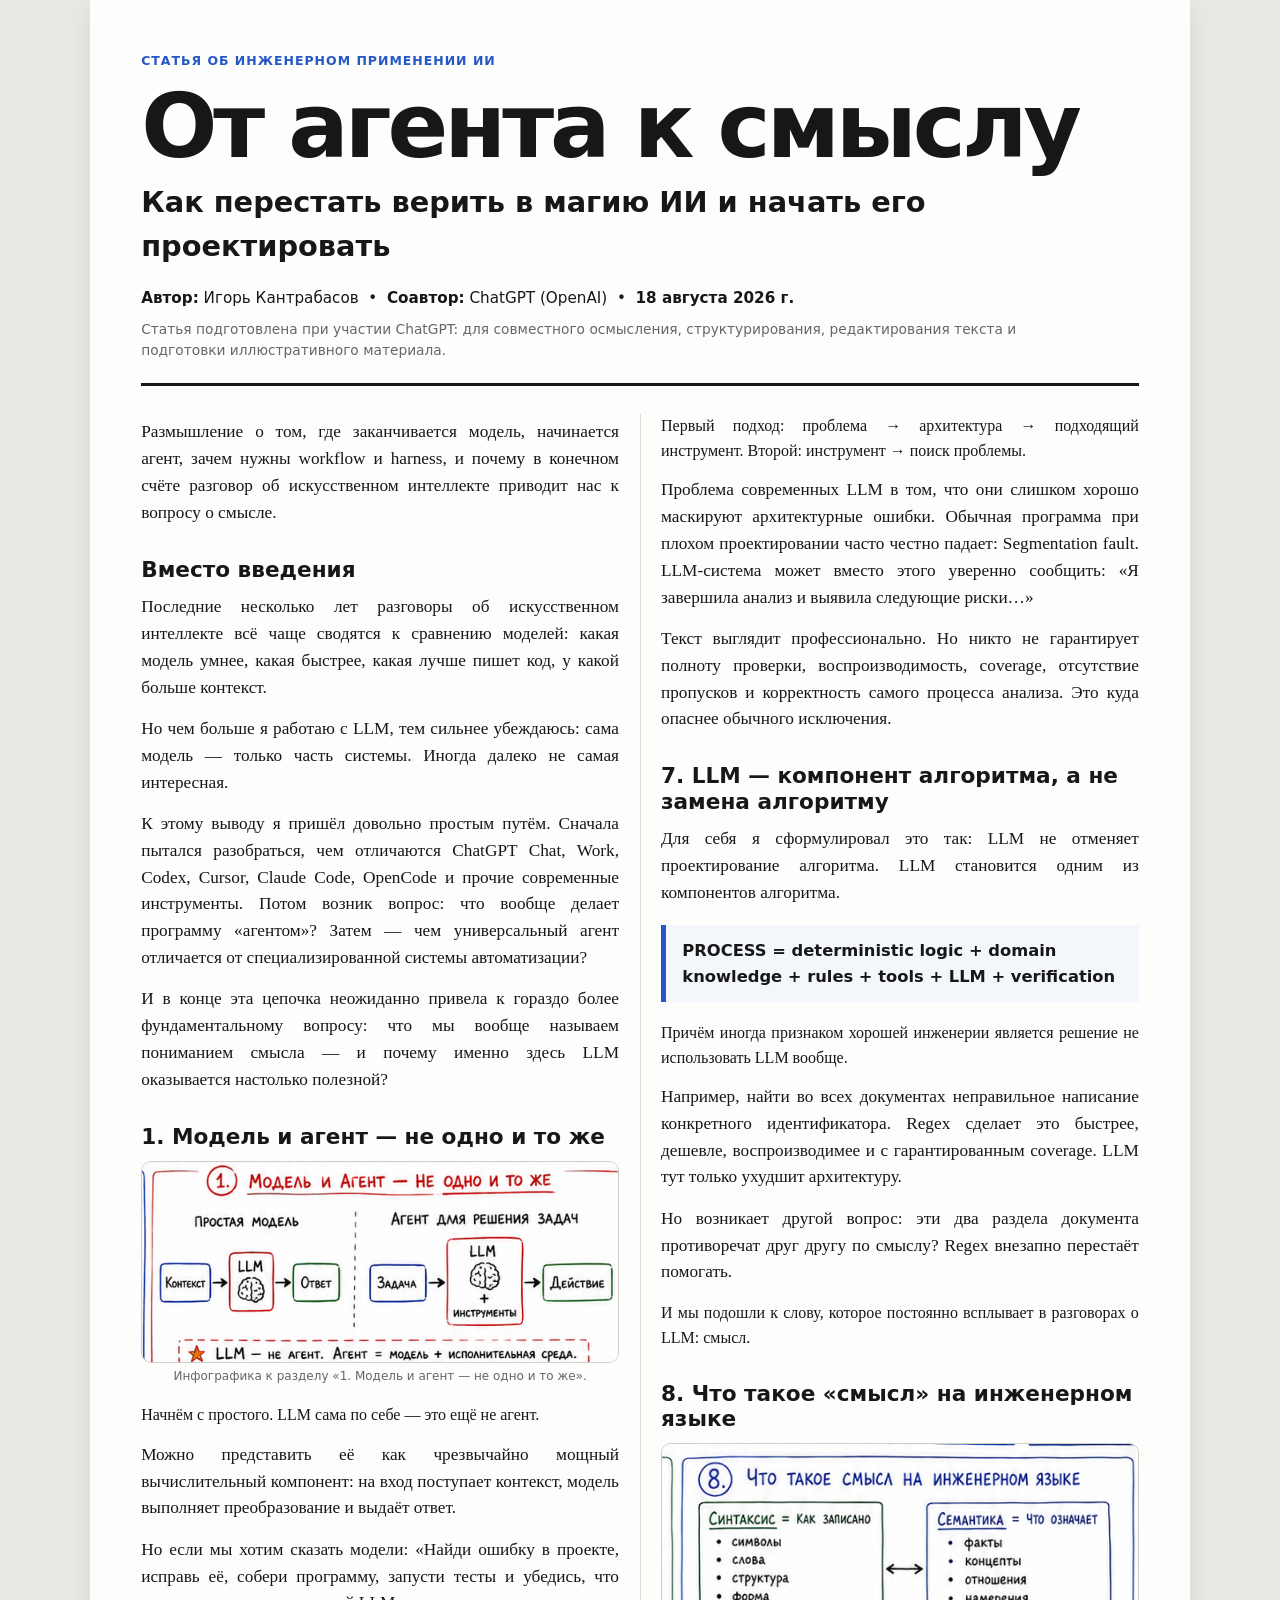
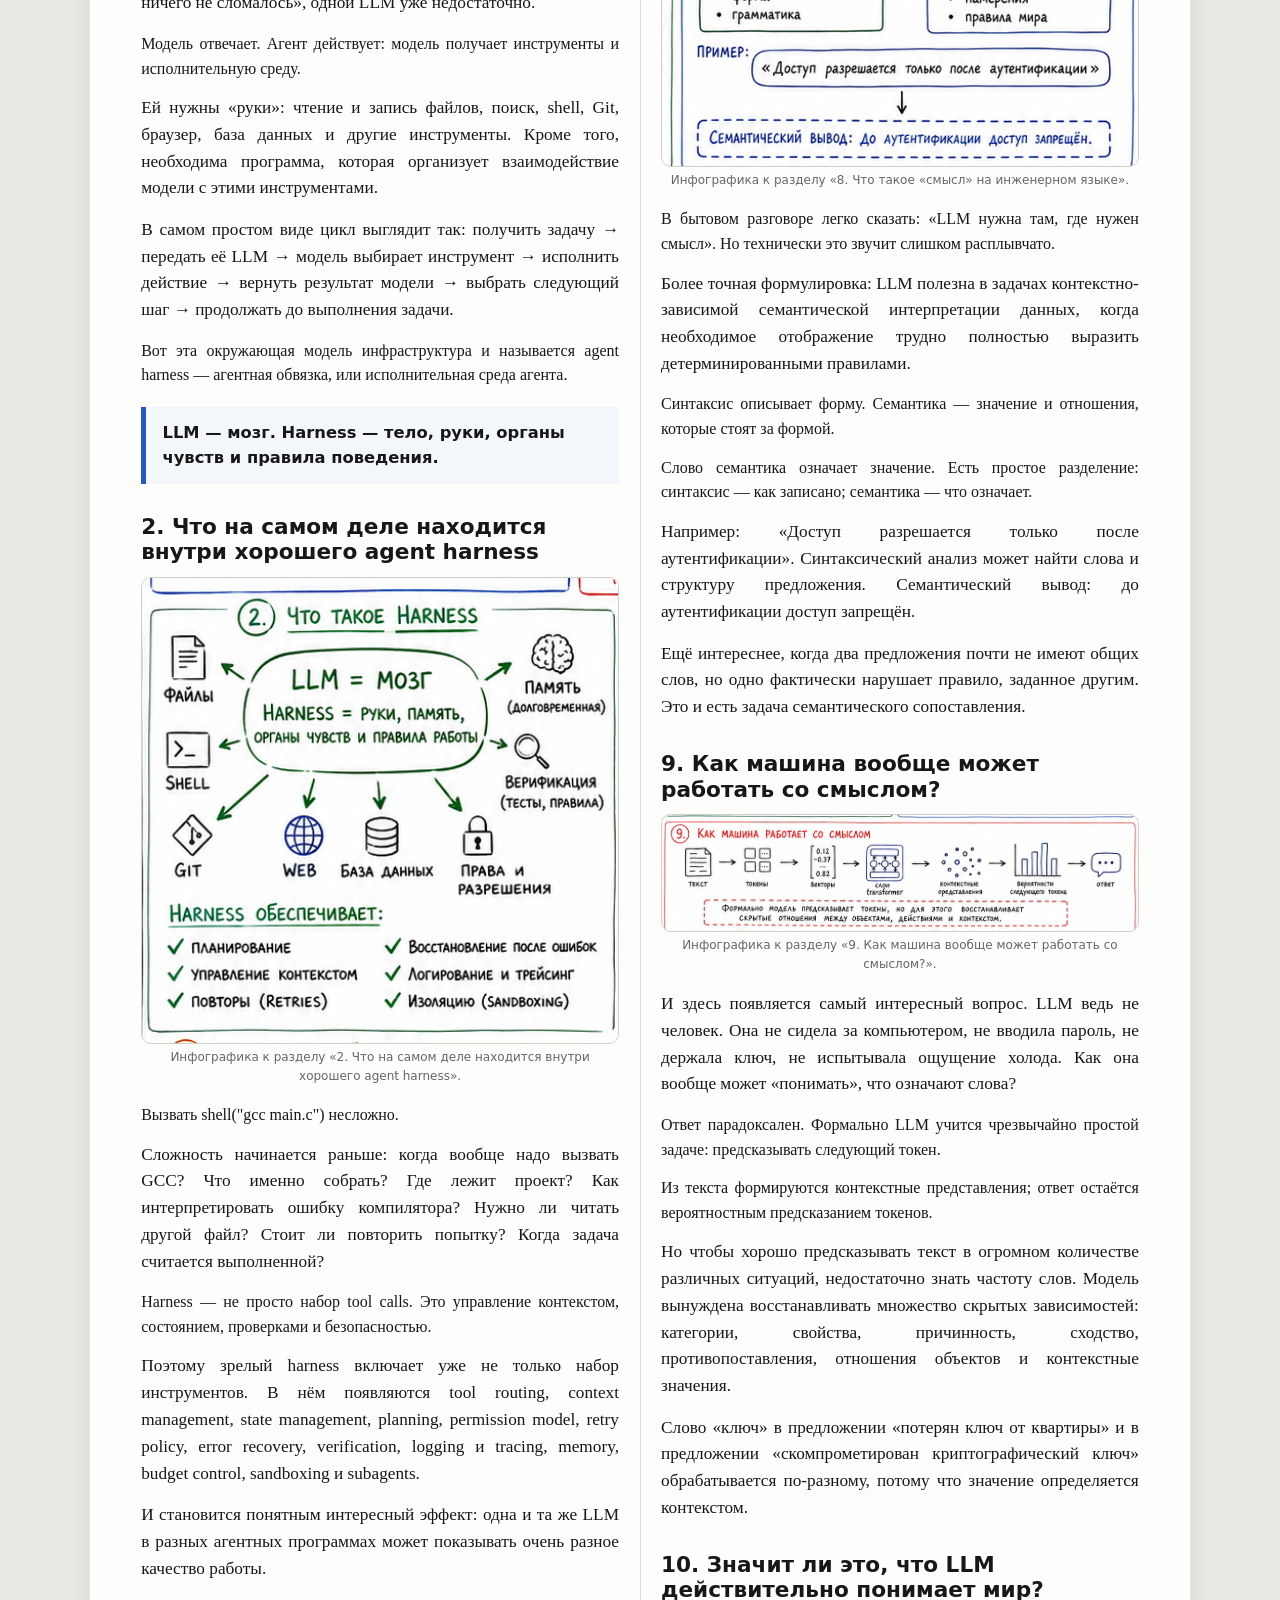
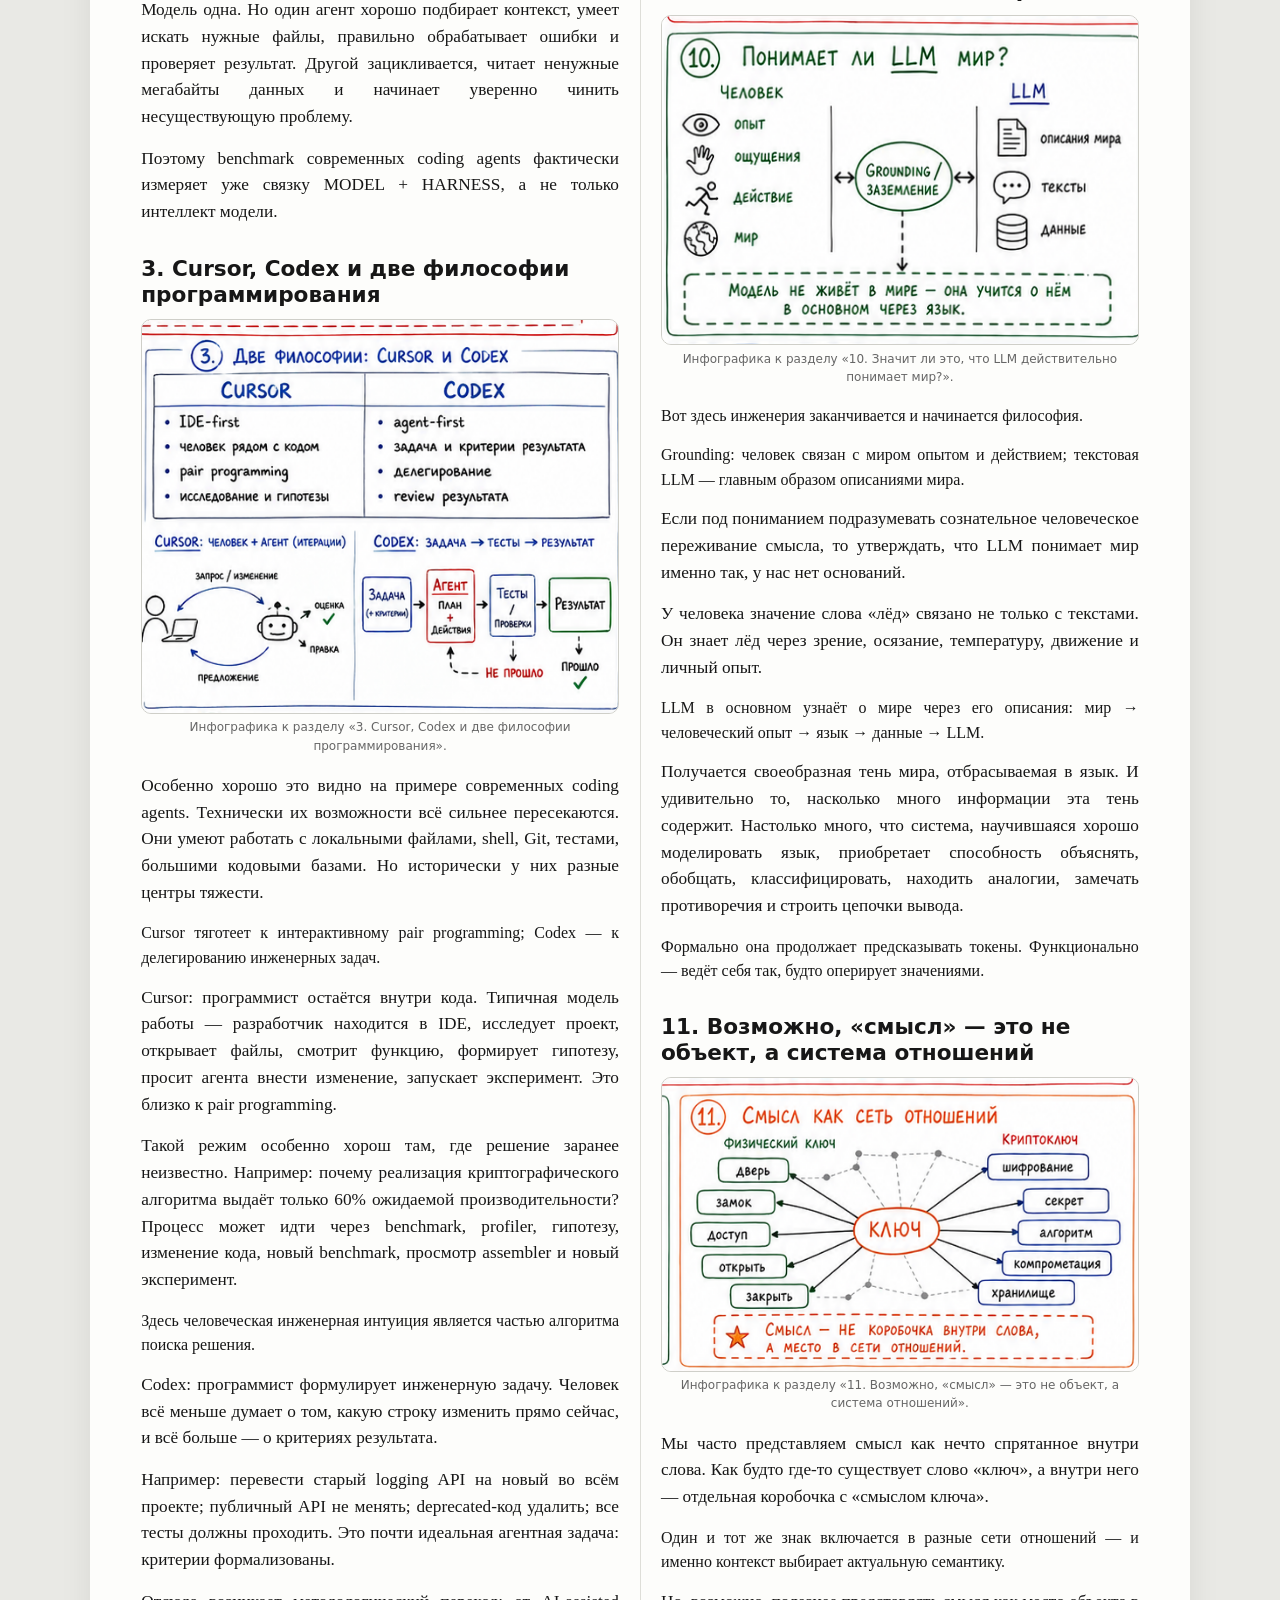
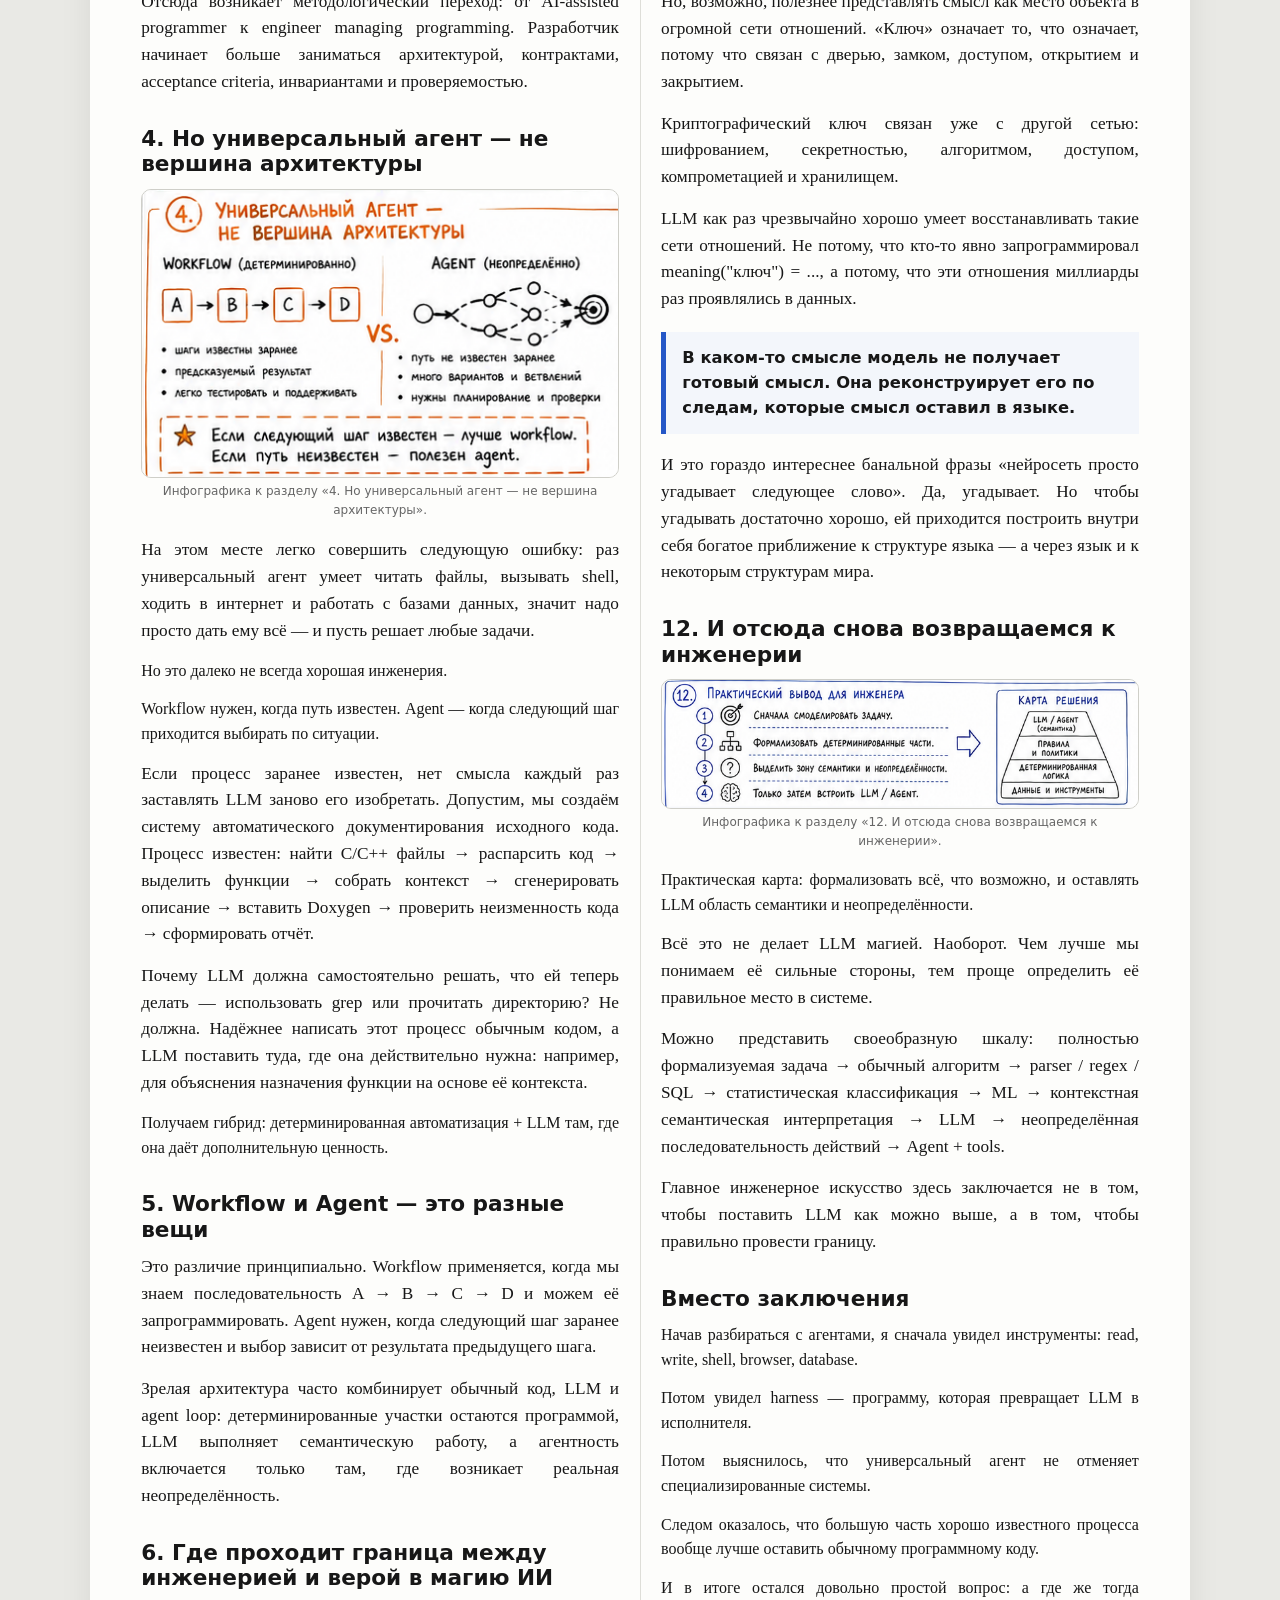
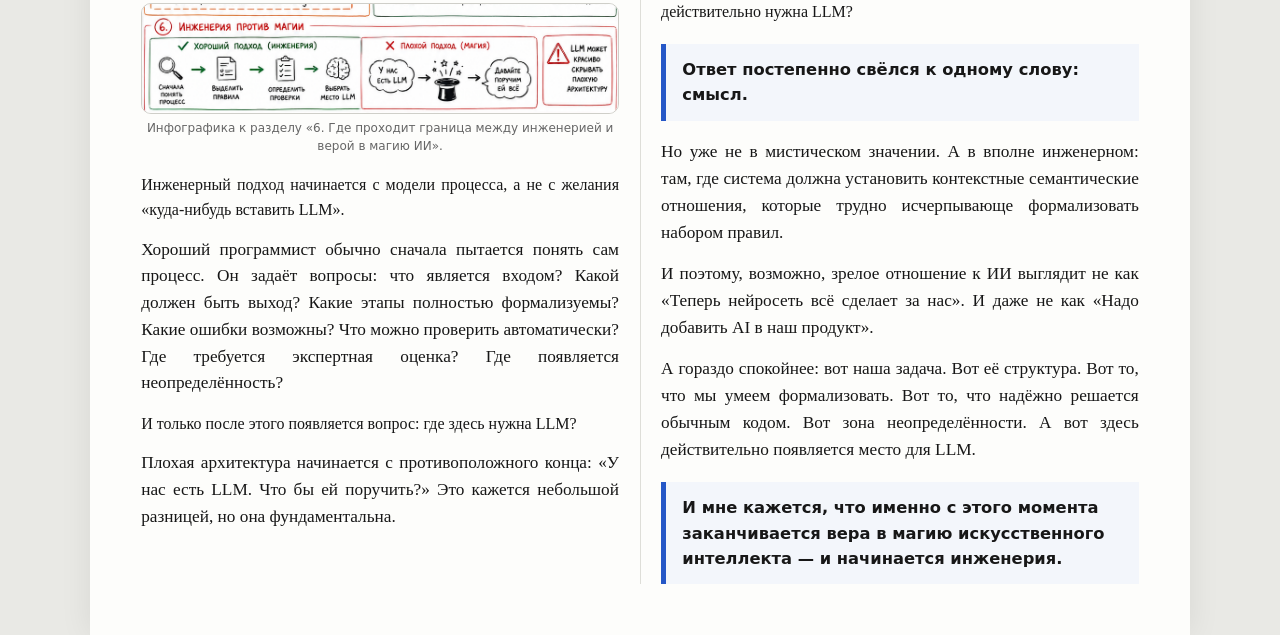
==== ot-agenta-k-smyslu/index.html @ a7511a4a "Restructure site for multiple articles" ====
<!doctype html>
<html lang="ru">
<head>
<meta charset="utf-8">
<meta name="viewport" content="width=device-width, initial-scale=1, viewport-fit=cover">
<meta name="color-scheme" content="light">
<title>От агента к смыслу — Игорь Кантрабасов + ChatGPT</title>
<meta name="description" content="Статья об LLM, агентах, harness, workflow, инженерии ИИ и семантике.">
<meta property="og:type" content="article">
<meta property="og:title" content="От агента к смыслу">
<meta property="og:description" content="Как перестать верить в магию ИИ и начать его проектировать">
<meta property="article:author" content="Игорь Кантрабасов">
<meta property="article:published_time" content="2026-08-18">
<link rel="canonical" href="https://igorsvetoch.github.io/articles/ot-agenta-k-smyslu/">
<meta property="og:url" content="https://igorsvetoch.github.io/articles/ot-agenta-k-smyslu/">
<meta property="og:site_name" content="Статьи Игоря Кантрабасова">
<meta property="og:locale" content="ru_RU">
<meta property="og:image" content="https://igorsvetoch.github.io/articles/ot-agenta-k-smyslu/preview.png">
<meta property="og:image:secure_url" content="https://igorsvetoch.github.io/articles/ot-agenta-k-smyslu/preview.png">
<meta property="og:image:type" content="image/png">
<meta property="og:image:width" content="1200">
<meta property="og:image:height" content="630">
<meta property="og:image:alt" content="От агента к смыслу — как перестать верить в магию ИИ и начать его проектировать">
<meta name="twitter:card" content="summary_large_image">
<meta name="twitter:title" content="От агента к смыслу">
<meta name="twitter:description" content="Как перестать верить в магию ИИ и начать его проектировать">
<meta name="twitter:image" content="https://igorsvetoch.github.io/articles/ot-agenta-k-smyslu/preview.png">
<meta name="twitter:image:alt" content="Обложка статьи «От агента к смыслу»">
<script type="application/ld+json">
{
  "@context": "https://schema.org",
  "@type": "Article",
  "headline": "От агента к смыслу",
  "alternativeHeadline": "Как перестать верить в магию ИИ и начать его проектировать",
  "author": {"@type": "Person", "name": "Игорь Кантрабасов"},
  "contributor": {"@type": "SoftwareApplication", "name": "ChatGPT", "provider": {"@type": "Organization", "name": "OpenAI"}},
  "datePublished": "2026-08-18",
  "dateModified": "2026-08-18",
  "inLanguage": "ru",
  "mainEntityOfPage": "https://igorsvetoch.github.io/articles/ot-agenta-k-smyslu/",
  "image": "https://igorsvetoch.github.io/articles/ot-agenta-k-smyslu/preview.png"
}
</script>
<style>
:root {
  --ink:#171717;
  --muted:#666;
  --paper:#fdfdfb;
  --blue:#2557c7;
  --red:#cb3837;
  --green:#297b49;
  --orange:#d66b21;
  --line:#deded8;
}
* { box-sizing:border-box; }
html { background:#e9e9e5; }
body {
  margin:0 auto;
  max-width:1100px;
  background:var(--paper);
  color:var(--ink);
  font-family: ui-serif, Georgia, "Times New Roman", serif;
  line-height:1.55;
  padding: clamp(18px,4vw,56px);
  box-shadow:0 0 30px rgba(0,0,0,.08);
}
.hero {
  border-bottom:3px solid var(--ink);
  padding-bottom:22px;
  margin-bottom:28px;
}
.kicker {
  font-family: ui-sans-serif, system-ui, sans-serif;
  text-transform:uppercase;
  letter-spacing:.08em;
  font-size:.78rem;
  font-weight:700;
  color:var(--blue);
}
h1 {
  font-family: ui-sans-serif, system-ui, sans-serif;
  font-size:clamp(2.6rem,7vw,5.6rem);
  line-height:.95;
  margin:.15em 0 .12em;
  letter-spacing:-.045em;
}
.subtitle {
  font-family: ui-sans-serif, system-ui, sans-serif;
  font-size:clamp(1.15rem,2.5vw,1.8rem);
  font-weight:700;
  max-width:850px;
}
.byline {
  font-family: ui-sans-serif, system-ui, sans-serif;
  margin-top:18px;
  font-size:.95rem;
}
.note {
  margin-top:8px;
  font-family: ui-sans-serif, system-ui, sans-serif;
  font-size:.86rem;
  color:var(--muted);
  max-width:900px;
}
h2 {
  font-family: ui-sans-serif, system-ui, sans-serif;
  font-size:1.35rem;
  line-height:1.18;
  margin:1.4em 0 .55em;
  break-after:avoid;
}
p {
  margin:.3em 0 .85em;
  text-align:justify;
  hyphens:auto;
}
.lead { font-size:1.08rem; }
blockquote {
  margin:1.15em 0;
  padding:.8em 1em;
  border-left:5px solid var(--blue);
  background:#f3f6fb;
  font-family: ui-sans-serif, system-ui, sans-serif;
  font-size:1.02rem;
  font-weight:700;
}
.infographic {
  margin: .65em 0 1.1em;
  break-inside:avoid;
}
.infographic img {
  display:block;
  width:100%;
  height:auto;
  border:1px solid #cfcfc9;
  border-radius:10px;
  background:white;
}
figcaption {
  margin-top:.35em;
  color:var(--muted);
  font-family:ui-sans-serif, system-ui, sans-serif;
  font-size:.75rem;
  text-align:center;
}
.section { break-inside:avoid; }
@media (min-width: 820px) {
  body {
    column-count:2;
    column-gap:42px;
    column-rule:1px solid var(--line);
  }
  .hero {
    column-span:all;
  }
  h2, .infographic, blockquote {
    break-inside:avoid;
  }
}
@media (max-width: 819px) {
  body {
    padding:18px 16px 36px;
    box-shadow:none;
  }
  p { text-align:left; }
  h2 { margin-top:1.15em; }
}
@media print {
  html { background:white; }
  body {
    max-width:none;
    box-shadow:none;
    padding:12mm;
    column-count:2;
    column-gap:9mm;
  }
  .hero { column-span:all; }
}
</style>
</head>
<body>

<header class="hero">
  <div class="kicker">Статья об инженерном применении ИИ</div>
  <h1>От агента к смыслу</h1>
  <div class="subtitle">Как перестать верить в магию ИИ и начать его проектировать</div>
  <div class="byline">
    <strong>Автор:</strong> Игорь Кантрабасов &nbsp;•&nbsp;
    <strong>Соавтор:</strong> ChatGPT (OpenAI) &nbsp;•&nbsp;
    <strong>18 августа 2026 г.</strong>
  </div>
  <div class="note">
    Статья подготовлена при участии ChatGPT: для совместного осмысления, структурирования,
    редактирования текста и подготовки иллюстративного материала.
  </div>
</header>
<p class="lead">Размышление о том, где заканчивается модель, начинается агент, зачем нужны workflow и harness, и почему в конечном счёте разговор об искусственном интеллекте приводит нас к вопросу о смысле.</p><section class="section"><h2>Вместо введения</h2></section><p class="lead">Последние несколько лет разговоры об искусственном интеллекте всё чаще сводятся к сравнению моделей: какая модель умнее, какая быстрее, какая лучше пишет код, у какой больше контекст.</p><p class="lead">Но чем больше я работаю с LLM, тем сильнее убеждаюсь: сама модель — только часть системы. Иногда далеко не самая интересная.</p><p class="lead">К этому выводу я пришёл довольно простым путём. Сначала пытался разобраться, чем отличаются ChatGPT Chat, Work, Codex, Cursor, Claude Code, OpenCode и прочие современные инструменты. Потом возник вопрос: что вообще делает программу «агентом»? Затем — чем универсальный агент отличается от специализированной системы автоматизации?</p><p class="lead">И в конце эта цепочка неожиданно привела к гораздо более фундаментальному вопросу: что мы вообще называем пониманием смысла — и почему именно здесь LLM оказывается настолько полезной?</p><section class="section"><h2>1. Модель и агент — не одно и то же</h2><figure class="infographic"><img src="infographic-01.png" alt="1. Модель и агент — не одно и то же"><figcaption>Инфографика к разделу «1. Модель и агент — не одно и то же».</figcaption></figure></section><p class="">Начнём с простого. LLM сама по себе — это ещё не агент.</p><p class="lead">Можно представить её как чрезвычайно мощный вычислительный компонент: на вход поступает контекст, модель выполняет преобразование и выдаёт ответ.</p><p class="lead">Но если мы хотим сказать модели: «Найди ошибку в проекте, исправь её, собери программу, запусти тесты и убедись, что ничего не сломалось», одной LLM уже недостаточно.</p><p class="">Модель отвечает. Агент действует: модель получает инструменты и исполнительную среду.</p><p class="lead">Ей нужны «руки»: чтение и запись файлов, поиск, shell, Git, браузер, база данных и другие инструменты. Кроме того, необходима программа, которая организует взаимодействие модели с этими инструментами.</p><p class="lead">В самом простом виде цикл выглядит так: получить задачу → передать её LLM → модель выбирает инструмент → исполнить действие → вернуть результат модели → выбрать следующий шаг → продолжать до выполнения задачи.</p><p class="">Вот эта окружающая модель инфраструктура и называется agent harness — агентная обвязка, или исполнительная среда агента.</p><blockquote>LLM — мозг. Harness — тело, руки, органы чувств и правила поведения.</blockquote><section class="section"><h2>2. Что на самом деле находится внутри хорошего agent harness</h2><figure class="infographic"><img src="infographic-02.png" alt="2. Что на самом деле находится внутри хорошего agent harness"><figcaption>Инфографика к разделу «2. Что на самом деле находится внутри хорошего agent harness».</figcaption></figure></section><p class="">Вызвать shell(&quot;gcc main.c&quot;) несложно.</p><p class="lead">Сложность начинается раньше: когда вообще надо вызвать GCC? Что именно собрать? Где лежит проект? Как интерпретировать ошибку компилятора? Нужно ли читать другой файл? Стоит ли повторить попытку? Когда задача считается выполненной?</p><p class="">Harness — не просто набор tool calls. Это управление контекстом, состоянием, проверками и безопасностью.</p><p class="lead">Поэтому зрелый harness включает уже не только набор инструментов. В нём появляются tool routing, context management, state management, planning, permission model, retry policy, error recovery, verification, logging и tracing, memory, budget control, sandboxing и subagents.</p><p class="lead">И становится понятным интересный эффект: одна и та же LLM в разных агентных программах может показывать очень разное качество работы.</p><p class="lead">Модель одна. Но один агент хорошо подбирает контекст, умеет искать нужные файлы, правильно обрабатывает ошибки и проверяет результат. Другой зацикливается, читает ненужные мегабайты данных и начинает уверенно чинить несуществующую проблему.</p><p class="lead">Поэтому benchmark современных coding agents фактически измеряет уже связку MODEL + HARNESS, а не только интеллект модели.</p><section class="section"><h2>3. Cursor, Codex и две философии программирования</h2><figure class="infographic"><img src="infographic-03.png" alt="3. Cursor, Codex и две философии программирования"><figcaption>Инфографика к разделу «3. Cursor, Codex и две философии программирования».</figcaption></figure></section><p class="lead">Особенно хорошо это видно на примере современных coding agents. Технически их возможности всё сильнее пересекаются. Они умеют работать с локальными файлами, shell, Git, тестами, большими кодовыми базами. Но исторически у них разные центры тяжести.</p><p class="">Cursor тяготеет к интерактивному pair programming; Codex — к делегированию инженерных задач.</p><p class="lead">Cursor: программист остаётся внутри кода. Типичная модель работы — разработчик находится в IDE, исследует проект, открывает файлы, смотрит функцию, формирует гипотезу, просит агента внести изменение, запускает эксперимент. Это близко к pair programming.</p><p class="lead">Такой режим особенно хорош там, где решение заранее неизвестно. Например: почему реализация криптографического алгоритма выдаёт только 60% ожидаемой производительности? Процесс может идти через benchmark, profiler, гипотезу, изменение кода, новый benchmark, просмотр assembler и новый эксперимент.</p><p class="">Здесь человеческая инженерная интуиция является частью алгоритма поиска решения.</p><p class="lead">Codex: программист формулирует инженерную задачу. Человек всё меньше думает о том, какую строку изменить прямо сейчас, и всё больше — о критериях результата.</p><p class="lead">Например: перевести старый logging API на новый во всём проекте; публичный API не менять; deprecated-код удалить; все тесты должны проходить. Это почти идеальная агентная задача: критерии формализованы.</p><p class="lead">Отсюда возникает методологический переход: от AI-assisted programmer к engineer managing programming. Разработчик начинает больше заниматься архитектурой, контрактами, acceptance criteria, инвариантами и проверяемостью.</p><section class="section"><h2>4. Но универсальный агент — не вершина архитектуры</h2><figure class="infographic"><img src="infographic-04.png" alt="4. Но универсальный агент — не вершина архитектуры"><figcaption>Инфографика к разделу «4. Но универсальный агент — не вершина архитектуры».</figcaption></figure></section><p class="lead">На этом месте легко совершить следующую ошибку: раз универсальный агент умеет читать файлы, вызывать shell, ходить в интернет и работать с базами данных, значит надо просто дать ему всё — и пусть решает любые задачи.</p><p class="">Но это далеко не всегда хорошая инженерия.</p><p class="">Workflow нужен, когда путь известен. Agent — когда следующий шаг приходится выбирать по ситуации.</p><p class="lead">Если процесс заранее известен, нет смысла каждый раз заставлять LLM заново его изобретать. Допустим, мы создаём систему автоматического документирования исходного кода. Процесс известен: найти C/C++ файлы → распарсить код → выделить функции → собрать контекст → сгенерировать описание → вставить Doxygen → проверить неизменность кода → сформировать отчёт.</p><p class="lead">Почему LLM должна самостоятельно решать, что ей теперь делать — использовать grep или прочитать директорию? Не должна. Надёжнее написать этот процесс обычным кодом, а LLM поставить туда, где она действительно нужна: например, для объяснения назначения функции на основе её контекста.</p><p class="">Получаем гибрид: детерминированная автоматизация + LLM там, где она даёт дополнительную ценность.</p><section class="section"><h2>5. Workflow и Agent — это разные вещи</h2></section><p class="lead">Это различие принципиально. Workflow применяется, когда мы знаем последовательность A → B → C → D и можем её запрограммировать. Agent нужен, когда следующий шаг заранее неизвестен и выбор зависит от результата предыдущего шага.</p><p class="lead">Зрелая архитектура часто комбинирует обычный код, LLM и agent loop: детерминированные участки остаются программой, LLM выполняет семантическую работу, а агентность включается только там, где возникает реальная неопределённость.</p><section class="section"><h2>6. Где проходит граница между инженерией и верой в магию ИИ</h2><figure class="infographic"><img src="infographic-05.png" alt="6. Где проходит граница между инженерией и верой в магию ИИ"><figcaption>Инфографика к разделу «6. Где проходит граница между инженерией и верой в магию ИИ».</figcaption></figure></section><p class="">Инженерный подход начинается с модели процесса, а не с желания «куда-нибудь вставить LLM».</p><p class="lead">Хороший программист обычно сначала пытается понять сам процесс. Он задаёт вопросы: что является входом? Какой должен быть выход? Какие этапы полностью формализуемы? Какие ошибки возможны? Что можно проверить автоматически? Где требуется экспертная оценка? Где появляется неопределённость?</p><p class="">И только после этого появляется вопрос: где здесь нужна LLM?</p><p class="lead">Плохая архитектура начинается с противоположного конца: «У нас есть LLM. Что бы ей поручить?» Это кажется небольшой разницей, но она фундаментальна.</p><p class="">Первый подход: проблема → архитектура → подходящий инструмент. Второй: инструмент → поиск проблемы.</p><p class="lead">Проблема современных LLM в том, что они слишком хорошо маскируют архитектурные ошибки. Обычная программа при плохом проектировании часто честно падает: Segmentation fault. LLM-система может вместо этого уверенно сообщить: «Я завершила анализ и выявила следующие риски…»</p><p class="lead">Текст выглядит профессионально. Но никто не гарантирует полноту проверки, воспроизводимость, coverage, отсутствие пропусков и корректность самого процесса анализа. Это куда опаснее обычного исключения.</p><section class="section"><h2>7. LLM — компонент алгоритма, а не замена алгоритму</h2></section><p class="lead">Для себя я сформулировал это так: LLM не отменяет проектирование алгоритма. LLM становится одним из компонентов алгоритма.</p><blockquote>PROCESS = deterministic logic + domain knowledge + rules + tools + LLM + verification</blockquote><p class="">Причём иногда признаком хорошей инженерии является решение не использовать LLM вообще.</p><p class="lead">Например, найти во всех документах неправильное написание конкретного идентификатора. Regex сделает это быстрее, дешевле, воспроизводимее и с гарантированным coverage. LLM тут только ухудшит архитектуру.</p><p class="lead">Но возникает другой вопрос: эти два раздела документа противоречат друг другу по смыслу? Regex внезапно перестаёт помогать.</p><p class="">И мы подошли к слову, которое постоянно всплывает в разговорах о LLM: смысл.</p><section class="section"><h2>8. Что такое «смысл» на инженерном языке</h2><figure class="infographic"><img src="infographic-06.png" alt="8. Что такое «смысл» на инженерном языке"><figcaption>Инфографика к разделу «8. Что такое «смысл» на инженерном языке».</figcaption></figure></section><p class="">В бытовом разговоре легко сказать: «LLM нужна там, где нужен смысл». Но технически это звучит слишком расплывчато.</p><p class="lead">Более точная формулировка: LLM полезна в задачах контекстно-зависимой семантической интерпретации данных, когда необходимое отображение трудно полностью выразить детерминированными правилами.</p><p class="">Синтаксис описывает форму. Семантика — значение и отношения, которые стоят за формой.</p><p class="">Слово семантика означает значение. Есть простое разделение: синтаксис — как записано; семантика — что означает.</p><p class="lead">Например: «Доступ разрешается только после аутентификации». Синтаксический анализ может найти слова и структуру предложения. Семантический вывод: до аутентификации доступ запрещён.</p><p class="lead">Ещё интереснее, когда два предложения почти не имеют общих слов, но одно фактически нарушает правило, заданное другим. Это и есть задача семантического сопоставления.</p><section class="section"><h2>9. Как машина вообще может работать со смыслом?</h2><figure class="infographic"><img src="infographic-07.png" alt="9. Как машина вообще может работать со смыслом?"><figcaption>Инфографика к разделу «9. Как машина вообще может работать со смыслом?».</figcaption></figure></section><p class="lead">И здесь появляется самый интересный вопрос. LLM ведь не человек. Она не сидела за компьютером, не вводила пароль, не держала ключ, не испытывала ощущение холода. Как она вообще может «понимать», что означают слова?</p><p class="">Ответ парадоксален. Формально LLM учится чрезвычайно простой задаче: предсказывать следующий токен.</p><p class="">Из текста формируются контекстные представления; ответ остаётся вероятностным предсказанием токенов.</p><p class="lead">Но чтобы хорошо предсказывать текст в огромном количестве различных ситуаций, недостаточно знать частоту слов. Модель вынуждена восстанавливать множество скрытых зависимостей: категории, свойства, причинность, сходство, противопоставления, отношения объектов и контекстные значения.</p><p class="lead">Слово «ключ» в предложении «потерян ключ от квартиры» и в предложении «скомпрометирован криптографический ключ» обрабатывается по-разному, потому что значение определяется контекстом.</p><section class="section"><h2>10. Значит ли это, что LLM действительно понимает мир?</h2><figure class="infographic"><img src="infographic-08.png" alt="10. Значит ли это, что LLM действительно понимает мир?"><figcaption>Инфографика к разделу «10. Значит ли это, что LLM действительно понимает мир?».</figcaption></figure></section><p class="">Вот здесь инженерия заканчивается и начинается философия.</p><p class="">Grounding: человек связан с миром опытом и действием; текстовая LLM — главным образом описаниями мира.</p><p class="lead">Если под пониманием подразумевать сознательное человеческое переживание смысла, то утверждать, что LLM понимает мир именно так, у нас нет оснований.</p><p class="lead">У человека значение слова «лёд» связано не только с текстами. Он знает лёд через зрение, осязание, температуру, движение и личный опыт.</p><p class="">LLM в основном узнаёт о мире через его описания: мир → человеческий опыт → язык → данные → LLM.</p><p class="lead">Получается своеобразная тень мира, отбрасываемая в язык. И удивительно то, насколько много информации эта тень содержит. Настолько много, что система, научившаяся хорошо моделировать язык, приобретает способность объяснять, обобщать, классифицировать, находить аналогии, замечать противоречия и строить цепочки вывода.</p><p class="">Формально она продолжает предсказывать токены. Функционально — ведёт себя так, будто оперирует значениями.</p><section class="section"><h2>11. Возможно, «смысл» — это не объект, а система отношений</h2><figure class="infographic"><img src="infographic-09.png" alt="11. Возможно, «смысл» — это не объект, а система отношений"><figcaption>Инфографика к разделу «11. Возможно, «смысл» — это не объект, а система отношений».</figcaption></figure></section><p class="lead">Мы часто представляем смысл как нечто спрятанное внутри слова. Как будто где-то существует слово «ключ», а внутри него — отдельная коробочка с «смыслом ключа».</p><p class="">Один и тот же знак включается в разные сети отношений — и именно контекст выбирает актуальную семантику.</p><p class="lead">Но, возможно, полезнее представлять смысл как место объекта в огромной сети отношений. «Ключ» означает то, что означает, потому что связан с дверью, замком, доступом, открытием и закрытием.</p><p class="lead">Криптографический ключ связан уже с другой сетью: шифрованием, секретностью, алгоритмом, доступом, компрометацией и хранилищем.</p><p class="lead">LLM как раз чрезвычайно хорошо умеет восстанавливать такие сети отношений. Не потому, что кто-то явно запрограммировал meaning(&quot;ключ&quot;) = ..., а потому, что эти отношения миллиарды раз проявлялись в данных.</p><blockquote>В каком-то смысле модель не получает готовый смысл. Она реконструирует его по следам, которые смысл оставил в языке.</blockquote><p class="lead">И это гораздо интереснее банальной фразы «нейросеть просто угадывает следующее слово». Да, угадывает. Но чтобы угадывать достаточно хорошо, ей приходится построить внутри себя богатое приближение к структуре языка — а через язык и к некоторым структурам мира.</p><section class="section"><h2>12. И отсюда снова возвращаемся к инженерии</h2><figure class="infographic"><img src="infographic-10.png" alt="12. И отсюда снова возвращаемся к инженерии"><figcaption>Инфографика к разделу «12. И отсюда снова возвращаемся к инженерии».</figcaption></figure></section><p class="">Практическая карта: формализовать всё, что возможно, и оставлять LLM область семантики и неопределённости.</p><p class="lead">Всё это не делает LLM магией. Наоборот. Чем лучше мы понимаем её сильные стороны, тем проще определить её правильное место в системе.</p><p class="lead">Можно представить своеобразную шкалу: полностью формализуемая задача → обычный алгоритм → parser / regex / SQL → статистическая классификация → ML → контекстная семантическая интерпретация → LLM → неопределённая последовательность действий → Agent + tools.</p><p class="lead">Главное инженерное искусство здесь заключается не в том, чтобы поставить LLM как можно выше, а в том, чтобы правильно провести границу.</p><section class="section"><h2>Вместо заключения</h2></section><p class="">Начав разбираться с агентами, я сначала увидел инструменты: read, write, shell, browser, database.</p><p class="">Потом увидел harness — программу, которая превращает LLM в исполнителя.</p><p class="">Потом выяснилось, что универсальный агент не отменяет специализированные системы.</p><p class="">Следом оказалось, что большую часть хорошо известного процесса вообще лучше оставить обычному программному коду.</p><p class="">И в итоге остался довольно простой вопрос: а где же тогда действительно нужна LLM?</p><blockquote>Ответ постепенно свёлся к одному слову: смысл.</blockquote><p class="lead">Но уже не в мистическом значении. А в вполне инженерном: там, где система должна установить контекстные семантические отношения, которые трудно исчерпывающе формализовать набором правил.</p><p class="lead">И поэтому, возможно, зрелое отношение к ИИ выглядит не как «Теперь нейросеть всё сделает за нас». И даже не как «Надо добавить AI в наш продукт».</p><p class="lead">А гораздо спокойнее: вот наша задача. Вот её структура. Вот то, что мы умеем формализовать. Вот то, что надёжно решается обычным кодом. Вот зона неопределённости. А вот здесь действительно появляется место для LLM.</p><blockquote>И мне кажется, что именно с этого момента заканчивается вера в магию искусственного интеллекта — и начинается инженерия.</blockquote>
</body>
</html>
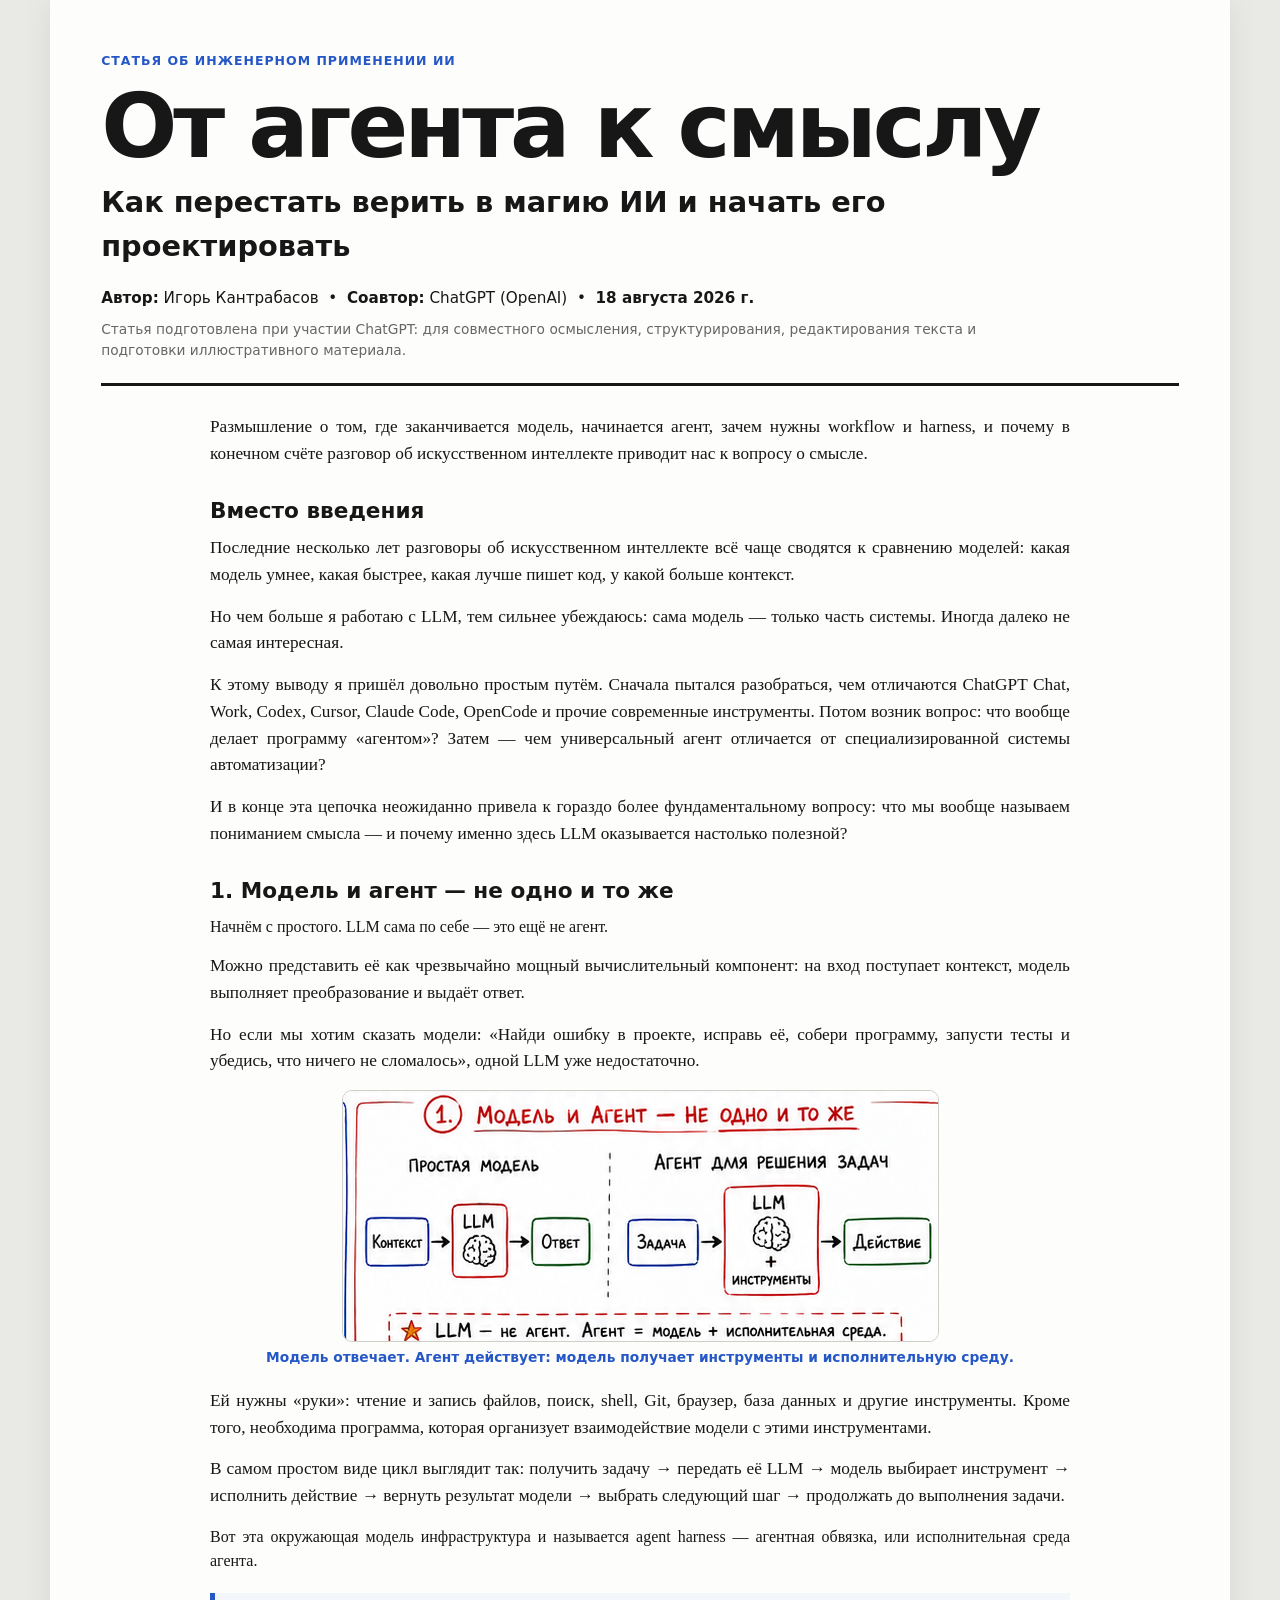
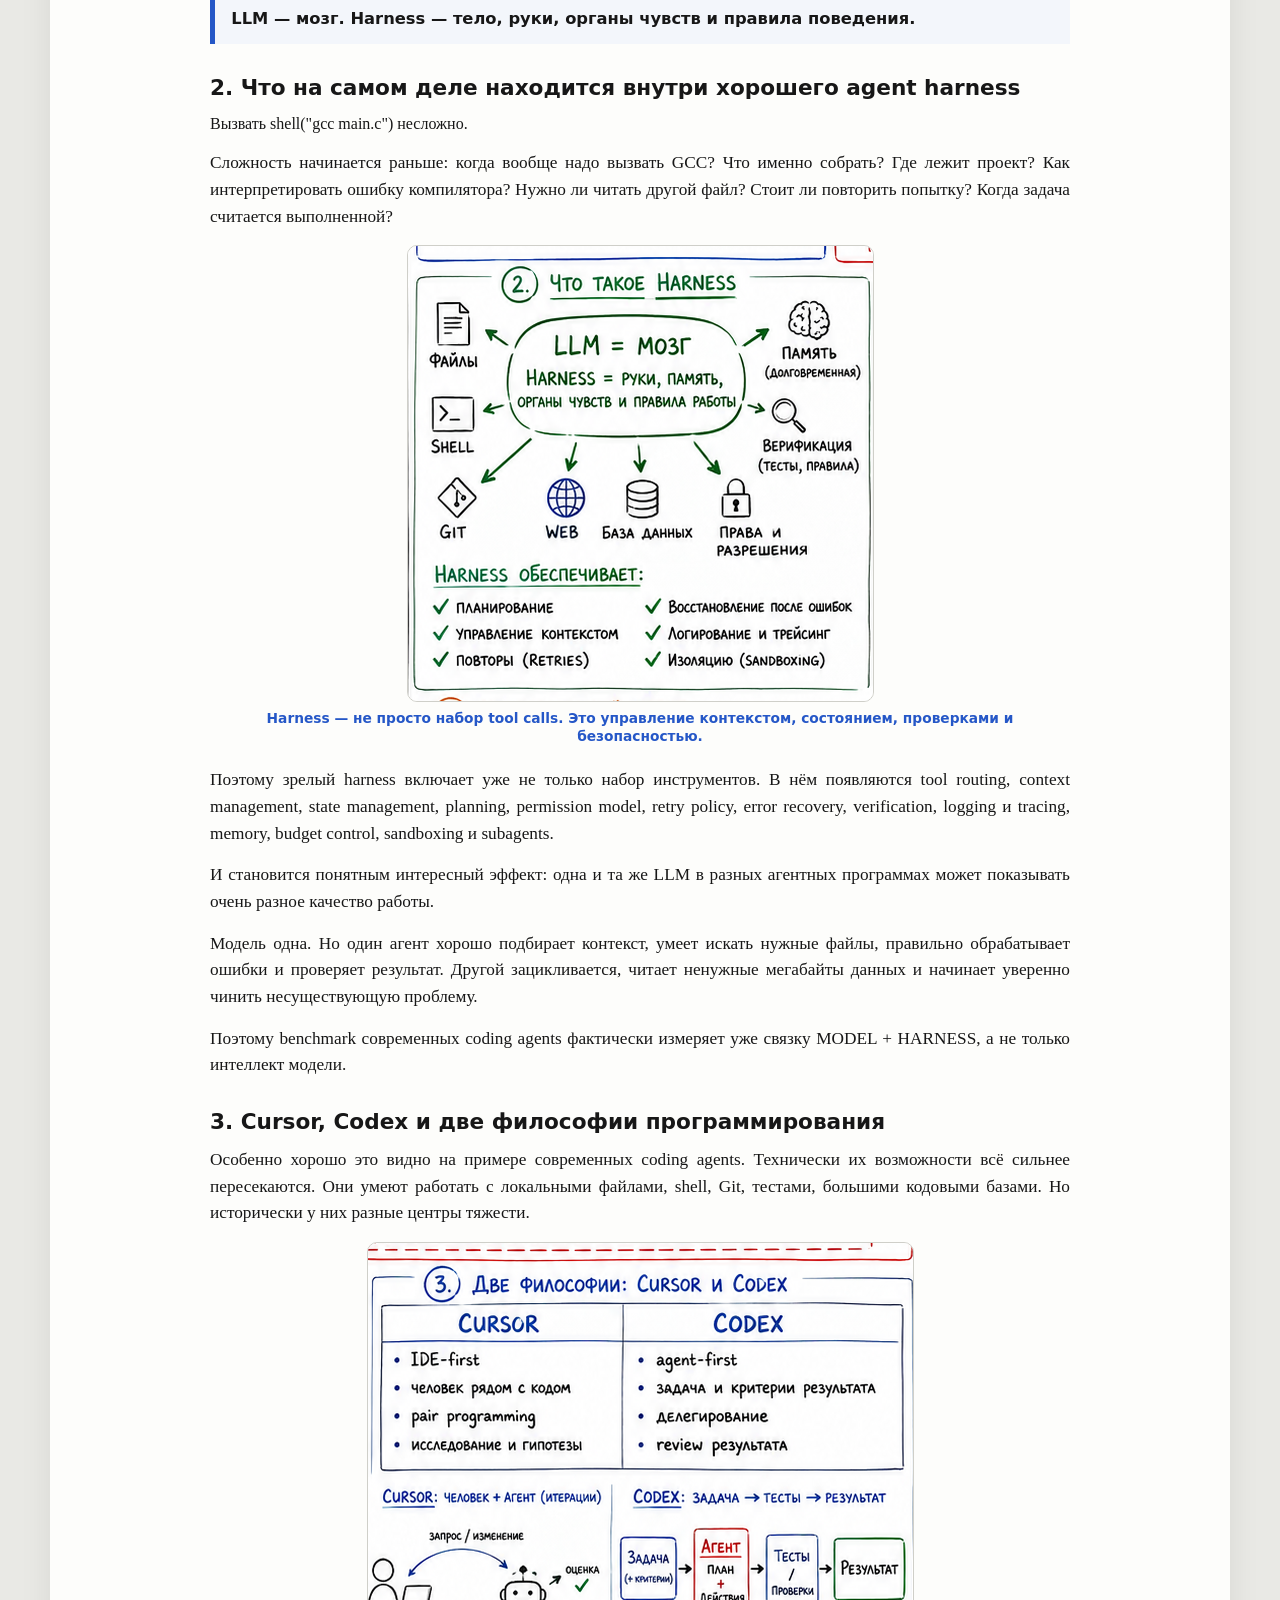
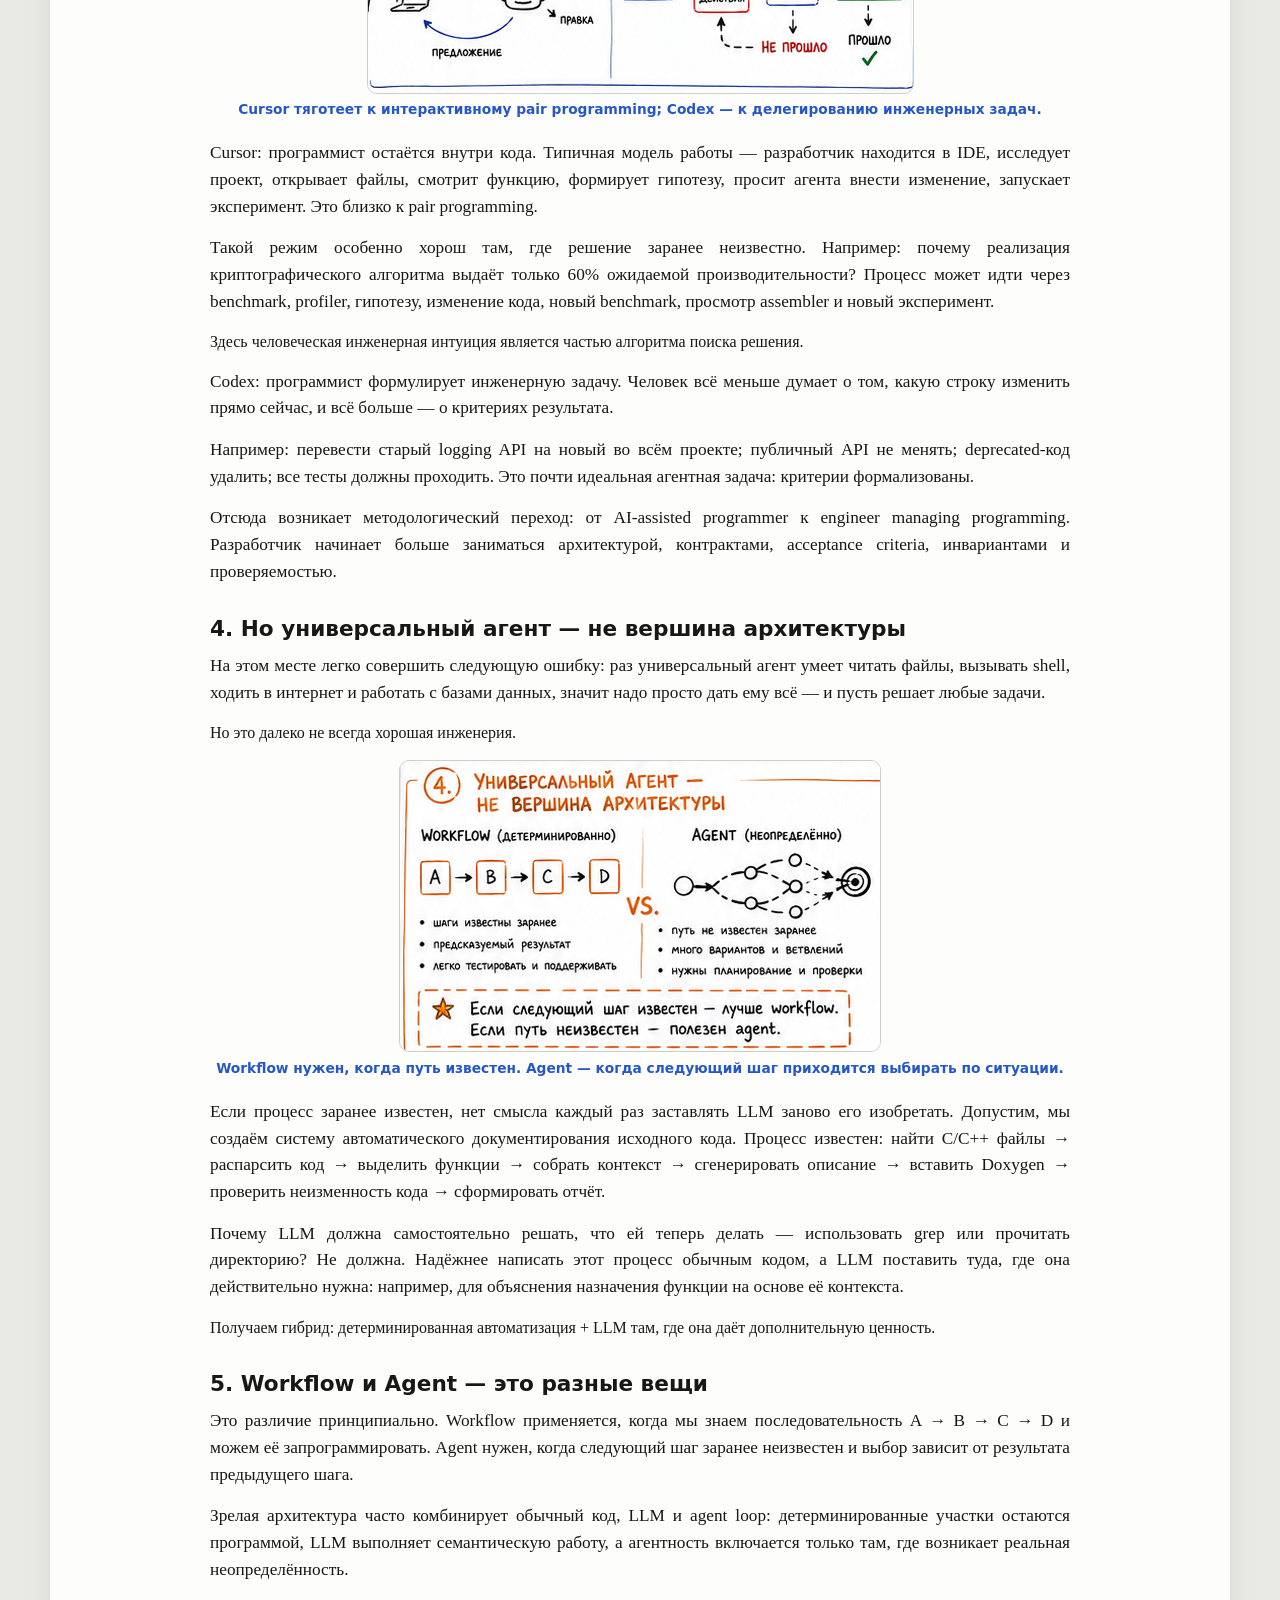
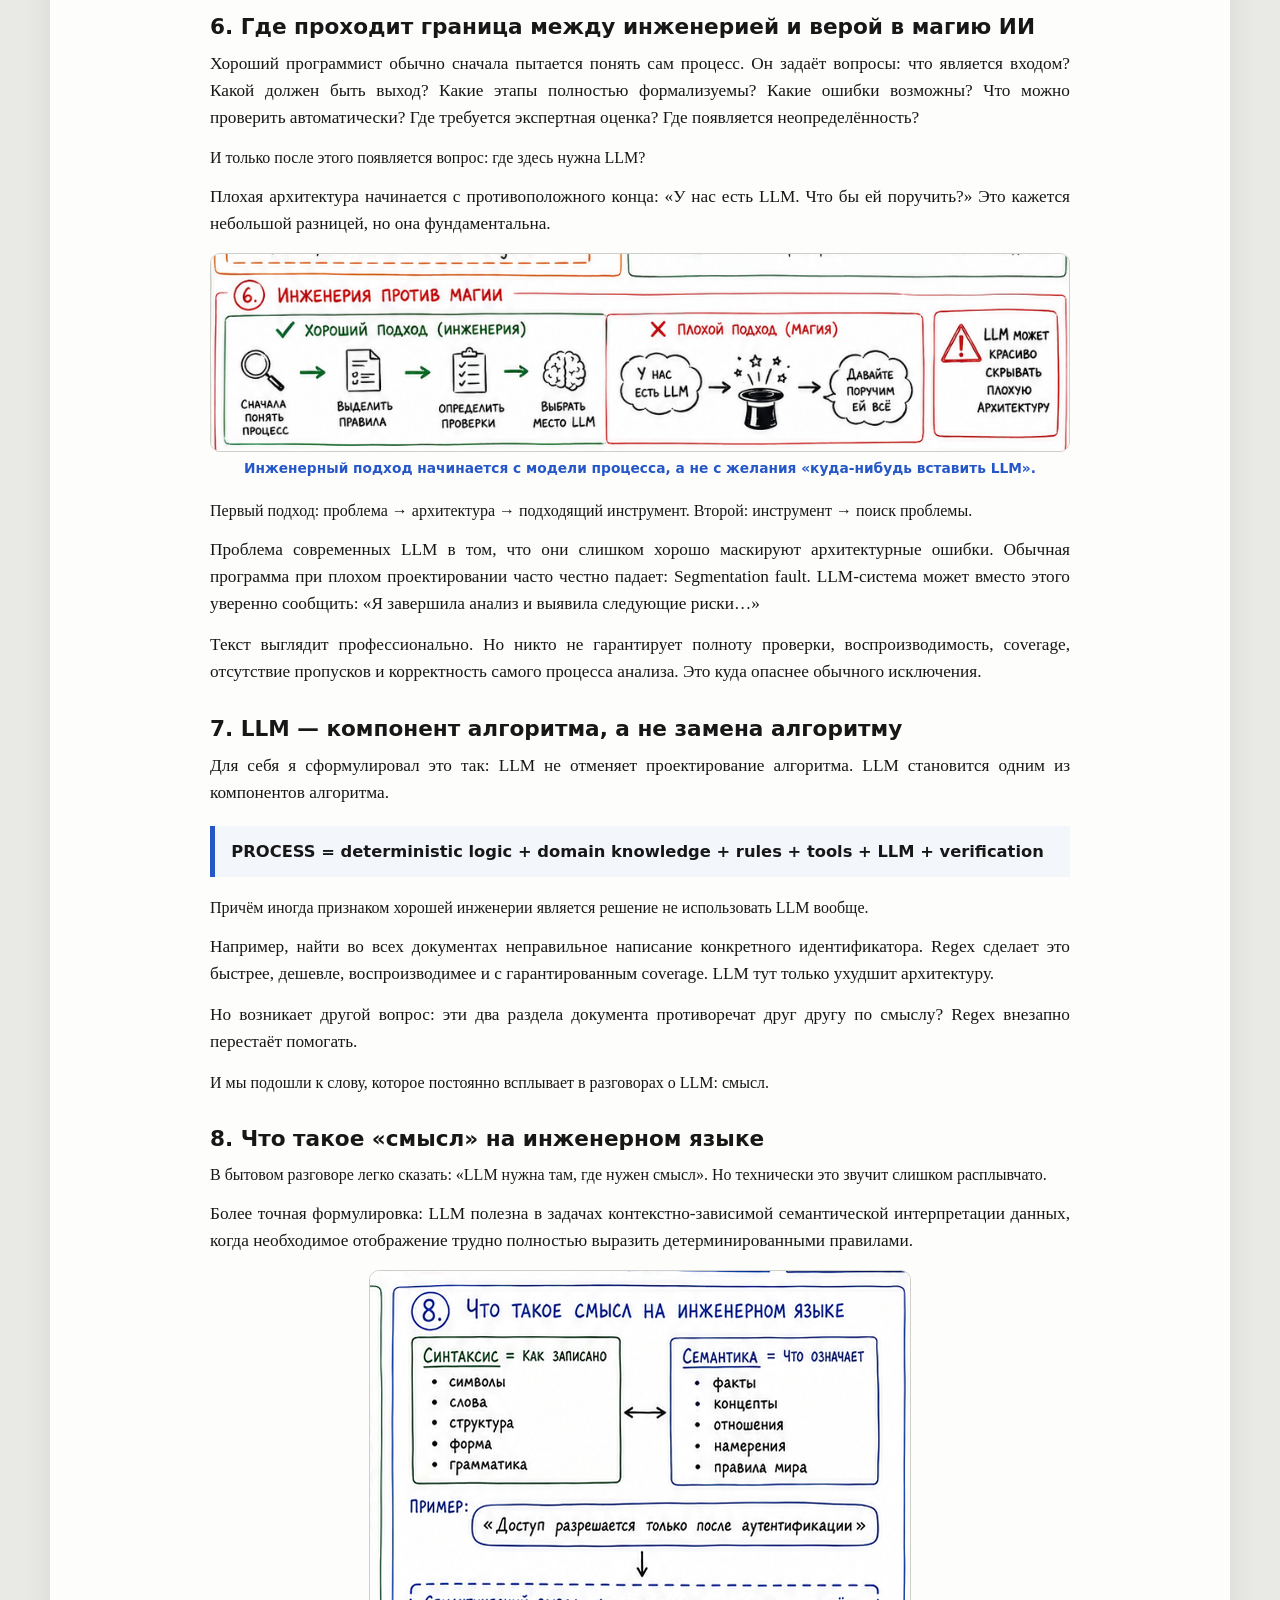
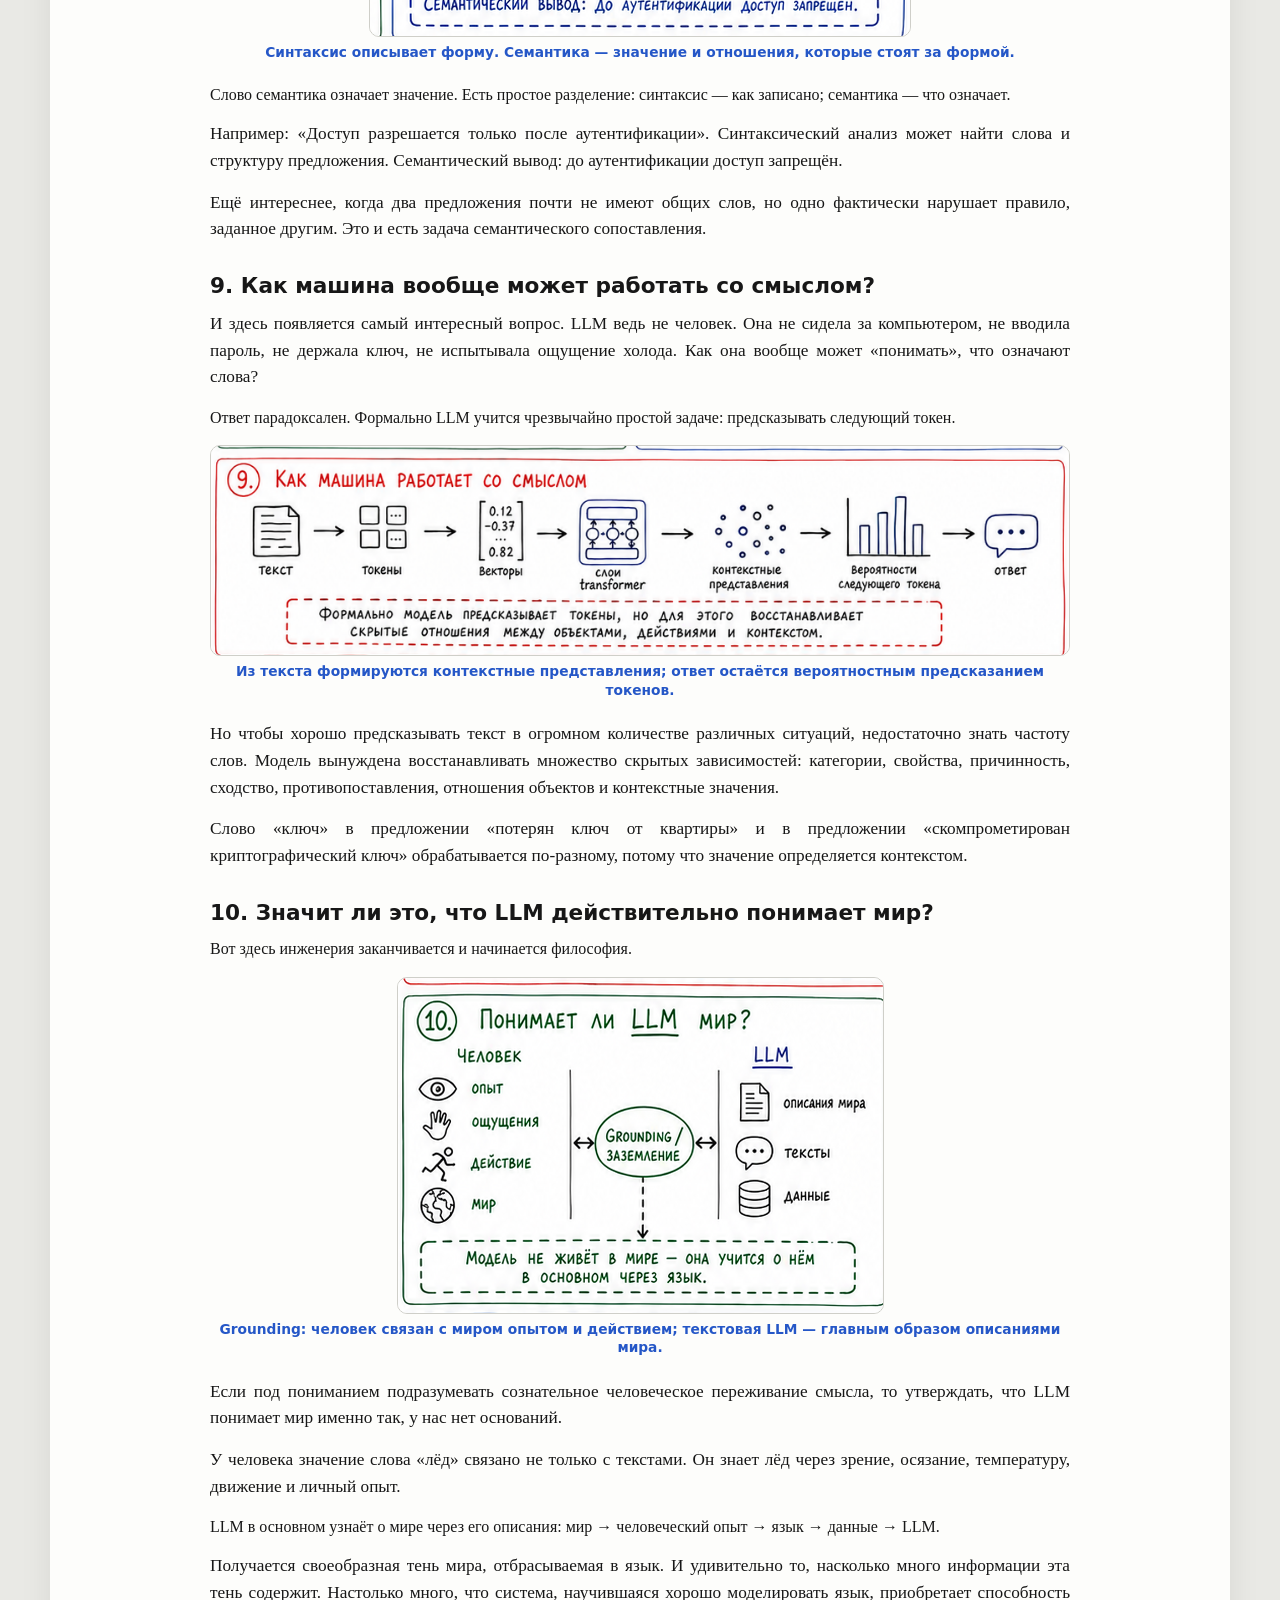
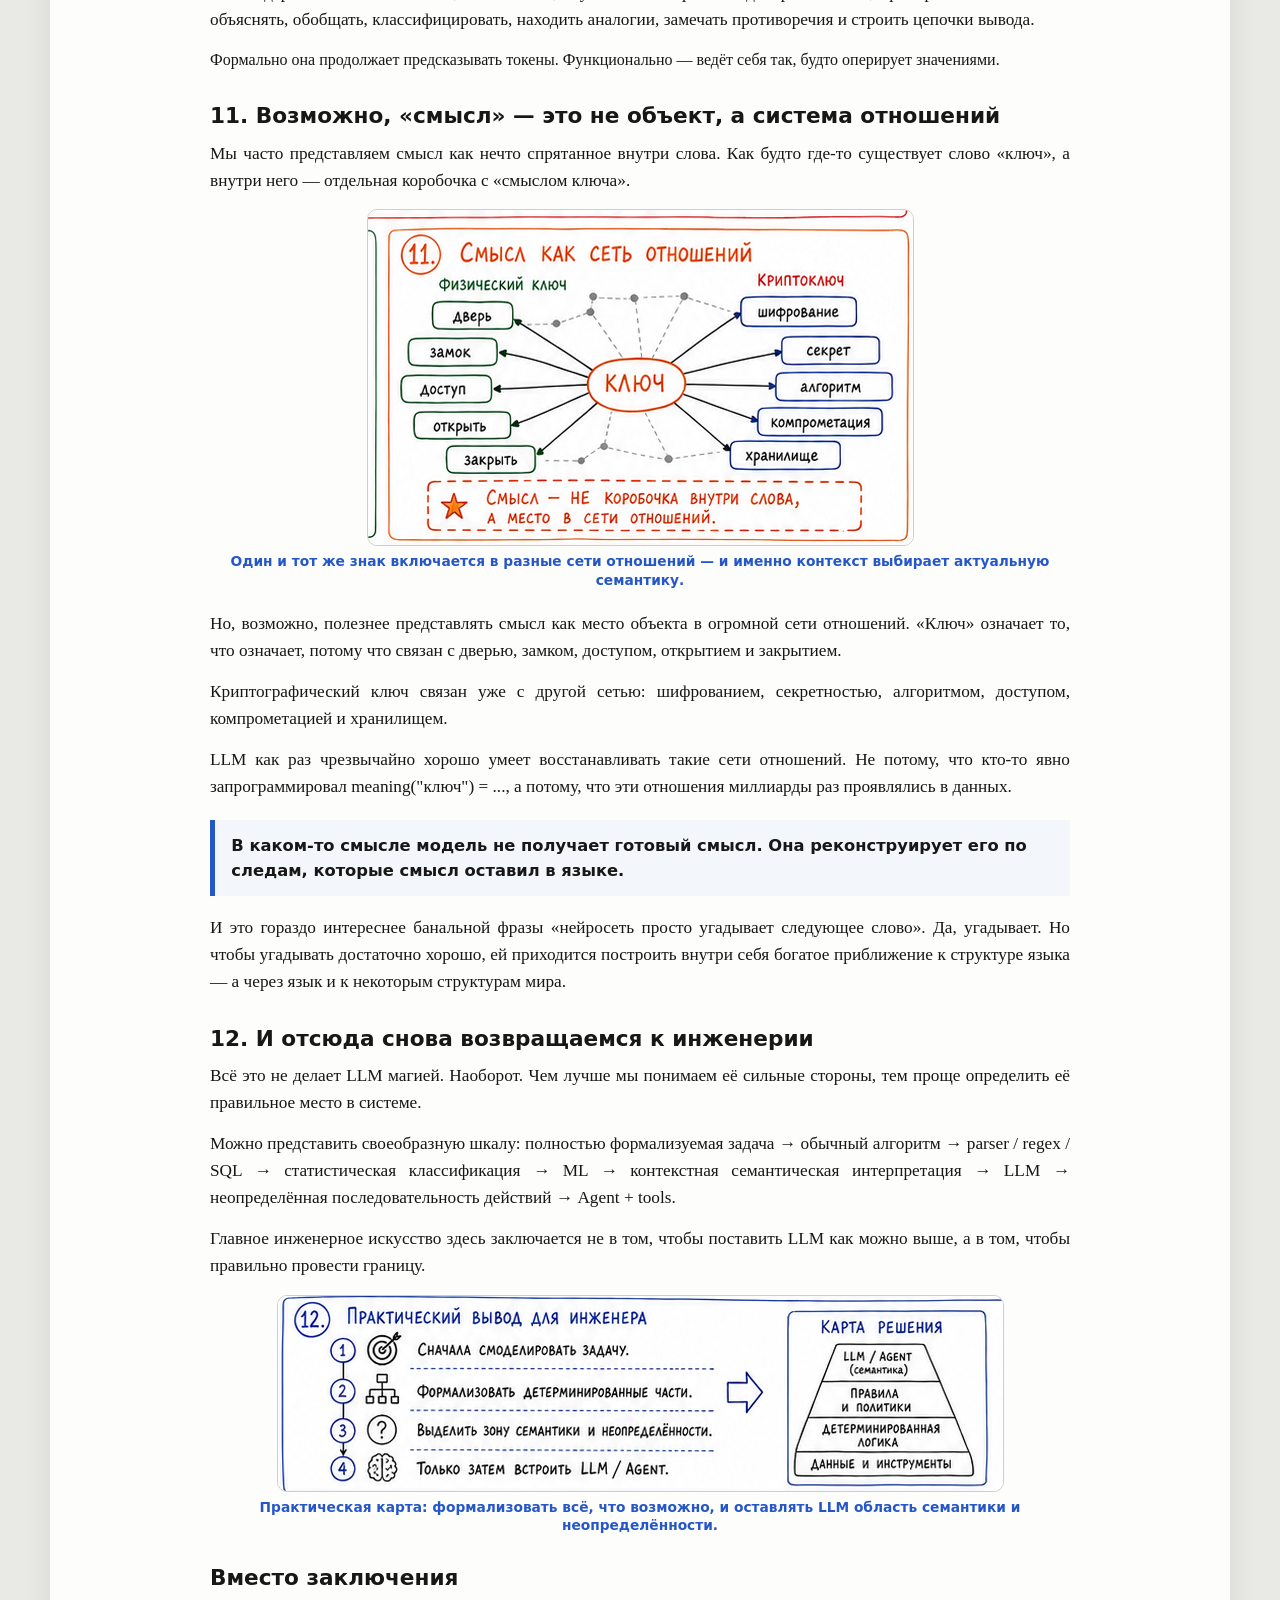
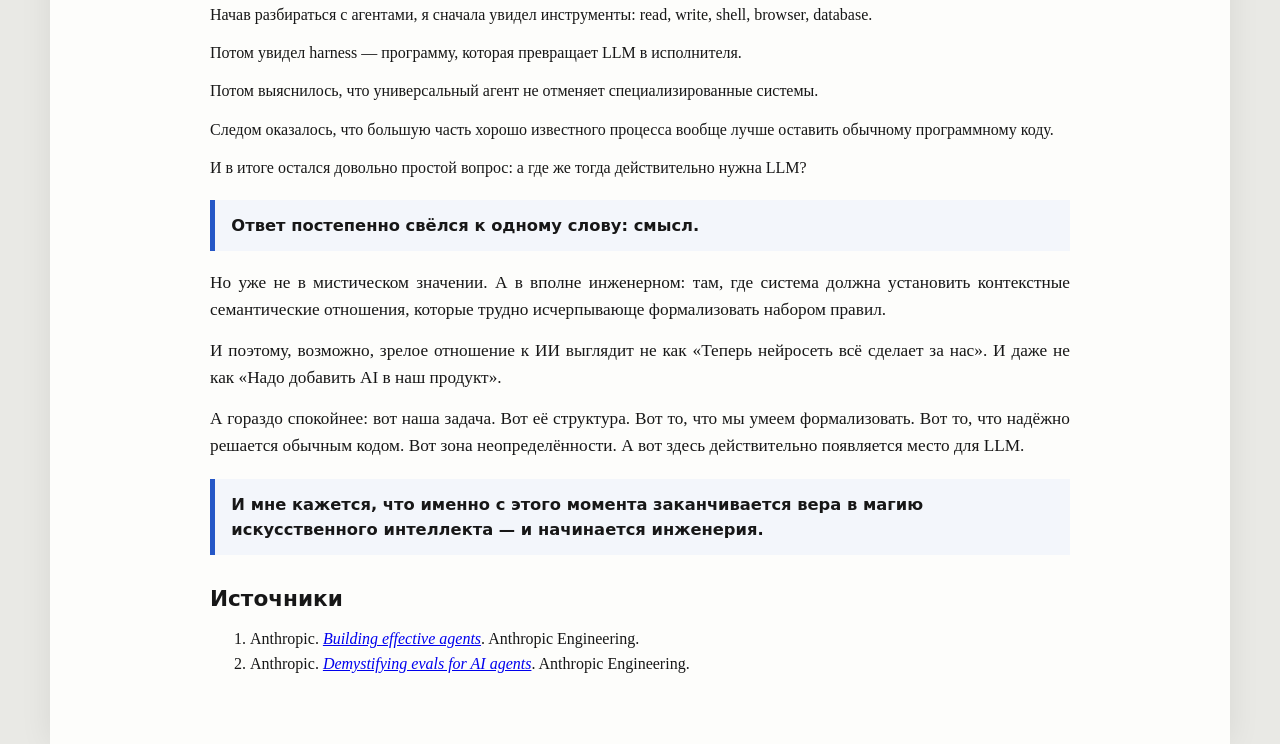
==== commit 0eb844be: "Обновить веб-версию статьи «От агента к смыслу»" ====
--- a/ot-agenta-k-smyslu/index.html
+++ b/ot-agenta-k-smyslu/index.html
@@ -51,12 +51,14 @@
   --green:#297b49;
   --orange:#d66b21;
   --line:#deded8;
+  --reading-width:860px;
+  --visual-width:1040px;
 }
 * { box-sizing:border-box; }
 html { background:#e9e9e5; }
 body {
   margin:0 auto;
-  max-width:1100px;
+  max-width:1180px;
   background:var(--paper);
   color:var(--ink);
   font-family: ui-serif, Georgia, "Times New Roman", serif;
@@ -114,6 +116,12 @@
   text-align:justify;
   hyphens:auto;
 }
+body > p,
+body > blockquote {
+  max-width:var(--reading-width);
+  margin-left:auto;
+  margin-right:auto;
+}
 .lead { font-size:1.08rem; }
 blockquote {
   margin:1.15em 0;
@@ -125,37 +133,47 @@
   font-weight:700;
 }
 .infographic {
-  margin: .65em 0 1.1em;
+  width:100%;
+  max-width:var(--reading-width);
+  margin:.9em auto 1.35em;
   break-inside:avoid;
 }
 .infographic img {
   display:block;
-  width:100%;
+  width:auto;
+  max-width:100%;
   height:auto;
+  margin:0 auto;
   border:1px solid #cfcfc9;
   border-radius:10px;
   background:white;
 }
 figcaption {
-  margin-top:.35em;
-  color:var(--muted);
+  max-width:var(--reading-width);
+  margin:.45em auto 0;
+  color:var(--blue);
   font-family:ui-sans-serif, system-ui, sans-serif;
-  font-size:.75rem;
+  font-size:.86rem;
+  font-weight:700;
+  line-height:1.35;
   text-align:center;
 }
-.section { break-inside:avoid; }
-@media (min-width: 820px) {
-  body {
-    column-count:2;
-    column-gap:42px;
-    column-rule:1px solid var(--line);
-  }
-  .hero {
-    column-span:all;
-  }
-  h2, .infographic, blockquote {
-    break-inside:avoid;
-  }
+.section {
+  width:100%;
+  max-width:var(--visual-width);
+  margin-left:auto;
+  margin-right:auto;
+}
+.section > h2,
+.section > p,
+.section > blockquote,
+.section > ol {
+  max-width:var(--reading-width);
+  margin-left:auto;
+  margin-right:auto;
+}
+h2, .infographic, blockquote {
+  break-inside:avoid;
 }
 @media (max-width: 819px) {
   body {
@@ -174,19 +192,29 @@
     column-count:2;
     column-gap:9mm;
   }
+  body > p,
+  body > blockquote,
+  body > .section,
+  .section > h2,
+  .section > p,
+  .section > blockquote,
+  .section > ol {
+    max-width:none;
+    margin-left:0;
+    margin-right:0;
+  }
+  .infographic img { width:100%; }
   .hero { column-span:all; }
 }
 </style>
 </head>
-<body>
-
-<header class="hero">
+<body><header class="hero">
   <div class="kicker">Статья об инженерном применении ИИ</div>
   <h1>От агента к смыслу</h1>
   <div class="subtitle">Как перестать верить в магию ИИ и начать его проектировать</div>
   <div class="byline">
-    <strong>Автор:</strong> Игорь Кантрабасов &nbsp;•&nbsp;
-    <strong>Соавтор:</strong> ChatGPT (OpenAI) &nbsp;•&nbsp;
+    <strong>Автор:</strong> Игорь Кантрабасов  • 
+    <strong>Соавтор:</strong> ChatGPT (OpenAI)  • 
     <strong>18 августа 2026 г.</strong>
   </div>
   <div class="note">
@@ -194,6 +222,7 @@
     редактирования текста и подготовки иллюстративного материала.
   </div>
 </header>
-<p class="lead">Размышление о том, где заканчивается модель, начинается агент, зачем нужны workflow и harness, и почему в конечном счёте разговор об искусственном интеллекте приводит нас к вопросу о смысле.</p><section class="section"><h2>Вместо введения</h2></section><p class="lead">Последние несколько лет разговоры об искусственном интеллекте всё чаще сводятся к сравнению моделей: какая модель умнее, какая быстрее, какая лучше пишет код, у какой больше контекст.</p><p class="lead">Но чем больше я работаю с LLM, тем сильнее убеждаюсь: сама модель — только часть системы. Иногда далеко не самая интересная.</p><p class="lead">К этому выводу я пришёл довольно простым путём. Сначала пытался разобраться, чем отличаются ChatGPT Chat, Work, Codex, Cursor, Claude Code, OpenCode и прочие современные инструменты. Потом возник вопрос: что вообще делает программу «агентом»? Затем — чем универсальный агент отличается от специализированной системы автоматизации?</p><p class="lead">И в конце эта цепочка неожиданно привела к гораздо более фундаментальному вопросу: что мы вообще называем пониманием смысла — и почему именно здесь LLM оказывается настолько полезной?</p><section class="section"><h2>1. Модель и агент — не одно и то же</h2><figure class="infographic"><img src="infographic-01.png" alt="1. Модель и агент — не одно и то же"><figcaption>Инфографика к разделу «1. Модель и агент — не одно и то же».</figcaption></figure></section><p class="">Начнём с простого. LLM сама по себе — это ещё не агент.</p><p class="lead">Можно представить её как чрезвычайно мощный вычислительный компонент: на вход поступает контекст, модель выполняет преобразование и выдаёт ответ.</p><p class="lead">Но если мы хотим сказать модели: «Найди ошибку в проекте, исправь её, собери программу, запусти тесты и убедись, что ничего не сломалось», одной LLM уже недостаточно.</p><p class="">Модель отвечает. Агент действует: модель получает инструменты и исполнительную среду.</p><p class="lead">Ей нужны «руки»: чтение и запись файлов, поиск, shell, Git, браузер, база данных и другие инструменты. Кроме того, необходима программа, которая организует взаимодействие модели с этими инструментами.</p><p class="lead">В самом простом виде цикл выглядит так: получить задачу → передать её LLM → модель выбирает инструмент → исполнить действие → вернуть результат модели → выбрать следующий шаг → продолжать до выполнения задачи.</p><p class="">Вот эта окружающая модель инфраструктура и называется agent harness — агентная обвязка, или исполнительная среда агента.</p><blockquote>LLM — мозг. Harness — тело, руки, органы чувств и правила поведения.</blockquote><section class="section"><h2>2. Что на самом деле находится внутри хорошего agent harness</h2><figure class="infographic"><img src="infographic-02.png" alt="2. Что на самом деле находится внутри хорошего agent harness"><figcaption>Инфографика к разделу «2. Что на самом деле находится внутри хорошего agent harness».</figcaption></figure></section><p class="">Вызвать shell(&quot;gcc main.c&quot;) несложно.</p><p class="lead">Сложность начинается раньше: когда вообще надо вызвать GCC? Что именно собрать? Где лежит проект? Как интерпретировать ошибку компилятора? Нужно ли читать другой файл? Стоит ли повторить попытку? Когда задача считается выполненной?</p><p class="">Harness — не просто набор tool calls. Это управление контекстом, состоянием, проверками и безопасностью.</p><p class="lead">Поэтому зрелый harness включает уже не только набор инструментов. В нём появляются tool routing, context management, state management, planning, permission model, retry policy, error recovery, verification, logging и tracing, memory, budget control, sandboxing и subagents.</p><p class="lead">И становится понятным интересный эффект: одна и та же LLM в разных агентных программах может показывать очень разное качество работы.</p><p class="lead">Модель одна. Но один агент хорошо подбирает контекст, умеет искать нужные файлы, правильно обрабатывает ошибки и проверяет результат. Другой зацикливается, читает ненужные мегабайты данных и начинает уверенно чинить несуществующую проблему.</p><p class="lead">Поэтому benchmark современных coding agents фактически измеряет уже связку MODEL + HARNESS, а не только интеллект модели.</p><section class="section"><h2>3. Cursor, Codex и две философии программирования</h2><figure class="infographic"><img src="infographic-03.png" alt="3. Cursor, Codex и две философии программирования"><figcaption>Инфографика к разделу «3. Cursor, Codex и две философии программирования».</figcaption></figure></section><p class="lead">Особенно хорошо это видно на примере современных coding agents. Технически их возможности всё сильнее пересекаются. Они умеют работать с локальными файлами, shell, Git, тестами, большими кодовыми базами. Но исторически у них разные центры тяжести.</p><p class="">Cursor тяготеет к интерактивному pair programming; Codex — к делегированию инженерных задач.</p><p class="lead">Cursor: программист остаётся внутри кода. Типичная модель работы — разработчик находится в IDE, исследует проект, открывает файлы, смотрит функцию, формирует гипотезу, просит агента внести изменение, запускает эксперимент. Это близко к pair programming.</p><p class="lead">Такой режим особенно хорош там, где решение заранее неизвестно. Например: почему реализация криптографического алгоритма выдаёт только 60% ожидаемой производительности? Процесс может идти через benchmark, profiler, гипотезу, изменение кода, новый benchmark, просмотр assembler и новый эксперимент.</p><p class="">Здесь человеческая инженерная интуиция является частью алгоритма поиска решения.</p><p class="lead">Codex: программист формулирует инженерную задачу. Человек всё меньше думает о том, какую строку изменить прямо сейчас, и всё больше — о критериях результата.</p><p class="lead">Например: перевести старый logging API на новый во всём проекте; публичный API не менять; deprecated-код удалить; все тесты должны проходить. Это почти идеальная агентная задача: критерии формализованы.</p><p class="lead">Отсюда возникает методологический переход: от AI-assisted programmer к engineer managing programming. Разработчик начинает больше заниматься архитектурой, контрактами, acceptance criteria, инвариантами и проверяемостью.</p><section class="section"><h2>4. Но универсальный агент — не вершина архитектуры</h2><figure class="infographic"><img src="infographic-04.png" alt="4. Но универсальный агент — не вершина архитектуры"><figcaption>Инфографика к разделу «4. Но универсальный агент — не вершина архитектуры».</figcaption></figure></section><p class="lead">На этом месте легко совершить следующую ошибку: раз универсальный агент умеет читать файлы, вызывать shell, ходить в интернет и работать с базами данных, значит надо просто дать ему всё — и пусть решает любые задачи.</p><p class="">Но это далеко не всегда хорошая инженерия.</p><p class="">Workflow нужен, когда путь известен. Agent — когда следующий шаг приходится выбирать по ситуации.</p><p class="lead">Если процесс заранее известен, нет смысла каждый раз заставлять LLM заново его изобретать. Допустим, мы создаём систему автоматического документирования исходного кода. Процесс известен: найти C/C++ файлы → распарсить код → выделить функции → собрать контекст → сгенерировать описание → вставить Doxygen → проверить неизменность кода → сформировать отчёт.</p><p class="lead">Почему LLM должна самостоятельно решать, что ей теперь делать — использовать grep или прочитать директорию? Не должна. Надёжнее написать этот процесс обычным кодом, а LLM поставить туда, где она действительно нужна: например, для объяснения назначения функции на основе её контекста.</p><p class="">Получаем гибрид: детерминированная автоматизация + LLM там, где она даёт дополнительную ценность.</p><section class="section"><h2>5. Workflow и Agent — это разные вещи</h2></section><p class="lead">Это различие принципиально. Workflow применяется, когда мы знаем последовательность A → B → C → D и можем её запрограммировать. Agent нужен, когда следующий шаг заранее неизвестен и выбор зависит от результата предыдущего шага.</p><p class="lead">Зрелая архитектура часто комбинирует обычный код, LLM и agent loop: детерминированные участки остаются программой, LLM выполняет семантическую работу, а агентность включается только там, где возникает реальная неопределённость.</p><section class="section"><h2>6. Где проходит граница между инженерией и верой в магию ИИ</h2><figure class="infographic"><img src="infographic-05.png" alt="6. Где проходит граница между инженерией и верой в магию ИИ"><figcaption>Инфографика к разделу «6. Где проходит граница между инженерией и верой в магию ИИ».</figcaption></figure></section><p class="">Инженерный подход начинается с модели процесса, а не с желания «куда-нибудь вставить LLM».</p><p class="lead">Хороший программист обычно сначала пытается понять сам процесс. Он задаёт вопросы: что является входом? Какой должен быть выход? Какие этапы полностью формализуемы? Какие ошибки возможны? Что можно проверить автоматически? Где требуется экспертная оценка? Где появляется неопределённость?</p><p class="">И только после этого появляется вопрос: где здесь нужна LLM?</p><p class="lead">Плохая архитектура начинается с противоположного конца: «У нас есть LLM. Что бы ей поручить?» Это кажется небольшой разницей, но она фундаментальна.</p><p class="">Первый подход: проблема → архитектура → подходящий инструмент. Второй: инструмент → поиск проблемы.</p><p class="lead">Проблема современных LLM в том, что они слишком хорошо маскируют архитектурные ошибки. Обычная программа при плохом проектировании часто честно падает: Segmentation fault. LLM-система может вместо этого уверенно сообщить: «Я завершила анализ и выявила следующие риски…»</p><p class="lead">Текст выглядит профессионально. Но никто не гарантирует полноту проверки, воспроизводимость, coverage, отсутствие пропусков и корректность самого процесса анализа. Это куда опаснее обычного исключения.</p><section class="section"><h2>7. LLM — компонент алгоритма, а не замена алгоритму</h2></section><p class="lead">Для себя я сформулировал это так: LLM не отменяет проектирование алгоритма. LLM становится одним из компонентов алгоритма.</p><blockquote>PROCESS = deterministic logic + domain knowledge + rules + tools + LLM + verification</blockquote><p class="">Причём иногда признаком хорошей инженерии является решение не использовать LLM вообще.</p><p class="lead">Например, найти во всех документах неправильное написание конкретного идентификатора. Regex сделает это быстрее, дешевле, воспроизводимее и с гарантированным coverage. LLM тут только ухудшит архитектуру.</p><p class="lead">Но возникает другой вопрос: эти два раздела документа противоречат друг другу по смыслу? Regex внезапно перестаёт помогать.</p><p class="">И мы подошли к слову, которое постоянно всплывает в разговорах о LLM: смысл.</p><section class="section"><h2>8. Что такое «смысл» на инженерном языке</h2><figure class="infographic"><img src="infographic-06.png" alt="8. Что такое «смысл» на инженерном языке"><figcaption>Инфографика к разделу «8. Что такое «смысл» на инженерном языке».</figcaption></figure></section><p class="">В бытовом разговоре легко сказать: «LLM нужна там, где нужен смысл». Но технически это звучит слишком расплывчато.</p><p class="lead">Более точная формулировка: LLM полезна в задачах контекстно-зависимой семантической интерпретации данных, когда необходимое отображение трудно полностью выразить детерминированными правилами.</p><p class="">Синтаксис описывает форму. Семантика — значение и отношения, которые стоят за формой.</p><p class="">Слово семантика означает значение. Есть простое разделение: синтаксис — как записано; семантика — что означает.</p><p class="lead">Например: «Доступ разрешается только после аутентификации». Синтаксический анализ может найти слова и структуру предложения. Семантический вывод: до аутентификации доступ запрещён.</p><p class="lead">Ещё интереснее, когда два предложения почти не имеют общих слов, но одно фактически нарушает правило, заданное другим. Это и есть задача семантического сопоставления.</p><section class="section"><h2>9. Как машина вообще может работать со смыслом?</h2><figure class="infographic"><img src="infographic-07.png" alt="9. Как машина вообще может работать со смыслом?"><figcaption>Инфографика к разделу «9. Как машина вообще может работать со смыслом?».</figcaption></figure></section><p class="lead">И здесь появляется самый интересный вопрос. LLM ведь не человек. Она не сидела за компьютером, не вводила пароль, не держала ключ, не испытывала ощущение холода. Как она вообще может «понимать», что означают слова?</p><p class="">Ответ парадоксален. Формально LLM учится чрезвычайно простой задаче: предсказывать следующий токен.</p><p class="">Из текста формируются контекстные представления; ответ остаётся вероятностным предсказанием токенов.</p><p class="lead">Но чтобы хорошо предсказывать текст в огромном количестве различных ситуаций, недостаточно знать частоту слов. Модель вынуждена восстанавливать множество скрытых зависимостей: категории, свойства, причинность, сходство, противопоставления, отношения объектов и контекстные значения.</p><p class="lead">Слово «ключ» в предложении «потерян ключ от квартиры» и в предложении «скомпрометирован криптографический ключ» обрабатывается по-разному, потому что значение определяется контекстом.</p><section class="section"><h2>10. Значит ли это, что LLM действительно понимает мир?</h2><figure class="infographic"><img src="infographic-08.png" alt="10. Значит ли это, что LLM действительно понимает мир?"><figcaption>Инфографика к разделу «10. Значит ли это, что LLM действительно понимает мир?».</figcaption></figure></section><p class="">Вот здесь инженерия заканчивается и начинается философия.</p><p class="">Grounding: человек связан с миром опытом и действием; текстовая LLM — главным образом описаниями мира.</p><p class="lead">Если под пониманием подразумевать сознательное человеческое переживание смысла, то утверждать, что LLM понимает мир именно так, у нас нет оснований.</p><p class="lead">У человека значение слова «лёд» связано не только с текстами. Он знает лёд через зрение, осязание, температуру, движение и личный опыт.</p><p class="">LLM в основном узнаёт о мире через его описания: мир → человеческий опыт → язык → данные → LLM.</p><p class="lead">Получается своеобразная тень мира, отбрасываемая в язык. И удивительно то, насколько много информации эта тень содержит. Настолько много, что система, научившаяся хорошо моделировать язык, приобретает способность объяснять, обобщать, классифицировать, находить аналогии, замечать противоречия и строить цепочки вывода.</p><p class="">Формально она продолжает предсказывать токены. Функционально — ведёт себя так, будто оперирует значениями.</p><section class="section"><h2>11. Возможно, «смысл» — это не объект, а система отношений</h2><figure class="infographic"><img src="infographic-09.png" alt="11. Возможно, «смысл» — это не объект, а система отношений"><figcaption>Инфографика к разделу «11. Возможно, «смысл» — это не объект, а система отношений».</figcaption></figure></section><p class="lead">Мы часто представляем смысл как нечто спрятанное внутри слова. Как будто где-то существует слово «ключ», а внутри него — отдельная коробочка с «смыслом ключа».</p><p class="">Один и тот же знак включается в разные сети отношений — и именно контекст выбирает актуальную семантику.</p><p class="lead">Но, возможно, полезнее представлять смысл как место объекта в огромной сети отношений. «Ключ» означает то, что означает, потому что связан с дверью, замком, доступом, открытием и закрытием.</p><p class="lead">Криптографический ключ связан уже с другой сетью: шифрованием, секретностью, алгоритмом, доступом, компрометацией и хранилищем.</p><p class="lead">LLM как раз чрезвычайно хорошо умеет восстанавливать такие сети отношений. Не потому, что кто-то явно запрограммировал meaning(&quot;ключ&quot;) = ..., а потому, что эти отношения миллиарды раз проявлялись в данных.</p><blockquote>В каком-то смысле модель не получает готовый смысл. Она реконструирует его по следам, которые смысл оставил в языке.</blockquote><p class="lead">И это гораздо интереснее банальной фразы «нейросеть просто угадывает следующее слово». Да, угадывает. Но чтобы угадывать достаточно хорошо, ей приходится построить внутри себя богатое приближение к структуре языка — а через язык и к некоторым структурам мира.</p><section class="section"><h2>12. И отсюда снова возвращаемся к инженерии</h2><figure class="infographic"><img src="infographic-10.png" alt="12. И отсюда снова возвращаемся к инженерии"><figcaption>Инфографика к разделу «12. И отсюда снова возвращаемся к инженерии».</figcaption></figure></section><p class="">Практическая карта: формализовать всё, что возможно, и оставлять LLM область семантики и неопределённости.</p><p class="lead">Всё это не делает LLM магией. Наоборот. Чем лучше мы понимаем её сильные стороны, тем проще определить её правильное место в системе.</p><p class="lead">Можно представить своеобразную шкалу: полностью формализуемая задача → обычный алгоритм → parser / regex / SQL → статистическая классификация → ML → контекстная семантическая интерпретация → LLM → неопределённая последовательность действий → Agent + tools.</p><p class="lead">Главное инженерное искусство здесь заключается не в том, чтобы поставить LLM как можно выше, а в том, чтобы правильно провести границу.</p><section class="section"><h2>Вместо заключения</h2></section><p class="">Начав разбираться с агентами, я сначала увидел инструменты: read, write, shell, browser, database.</p><p class="">Потом увидел harness — программу, которая превращает LLM в исполнителя.</p><p class="">Потом выяснилось, что универсальный агент не отменяет специализированные системы.</p><p class="">Следом оказалось, что большую часть хорошо известного процесса вообще лучше оставить обычному программному коду.</p><p class="">И в итоге остался довольно простой вопрос: а где же тогда действительно нужна LLM?</p><blockquote>Ответ постепенно свёлся к одному слову: смысл.</blockquote><p class="lead">Но уже не в мистическом значении. А в вполне инженерном: там, где система должна установить контекстные семантические отношения, которые трудно исчерпывающе формализовать набором правил.</p><p class="lead">И поэтому, возможно, зрелое отношение к ИИ выглядит не как «Теперь нейросеть всё сделает за нас». И даже не как «Надо добавить AI в наш продукт».</p><p class="lead">А гораздо спокойнее: вот наша задача. Вот её структура. Вот то, что мы умеем формализовать. Вот то, что надёжно решается обычным кодом. Вот зона неопределённости. А вот здесь действительно появляется место для LLM.</p><blockquote>И мне кажется, что именно с этого момента заканчивается вера в магию искусственного интеллекта — и начинается инженерия.</blockquote>
+<p class="lead">Размышление о том, где заканчивается модель, начинается агент, зачем нужны workflow и harness, и почему в конечном счёте разговор об искусственном интеллекте приводит нас к вопросу о смысле.</p><section class="section"><h2>Вместо введения</h2><p class="lead">Последние несколько лет разговоры об искусственном интеллекте всё чаще сводятся к сравнению моделей: какая модель умнее, какая быстрее, какая лучше пишет код, у какой больше контекст.</p><p class="lead">Но чем больше я работаю с LLM, тем сильнее убеждаюсь: сама модель — только часть системы. Иногда далеко не самая интересная.</p><p class="lead">К этому выводу я пришёл довольно простым путём. Сначала пытался разобраться, чем отличаются ChatGPT Chat, Work, Codex, Cursor, Claude Code, OpenCode и прочие современные инструменты. Потом возник вопрос: что вообще делает программу «агентом»? Затем — чем универсальный агент отличается от специализированной системы автоматизации?</p><p class="lead">И в конце эта цепочка неожиданно привела к гораздо более фундаментальному вопросу: что мы вообще называем пониманием смысла — и почему именно здесь LLM оказывается настолько полезной?</p></section><section class="section"><h2>1. Модель и агент — не одно и то же</h2><p class="">Начнём с простого. LLM сама по себе — это ещё не агент.</p><p class="lead">Можно представить её как чрезвычайно мощный вычислительный компонент: на вход поступает контекст, модель выполняет преобразование и выдаёт ответ.</p><p class="lead">Но если мы хотим сказать модели: «Найди ошибку в проекте, исправь её, собери программу, запусти тесты и убедись, что ничего не сломалось», одной LLM уже недостаточно.</p><figure class="infographic"><img src="infographic-01.png" alt="1. Модель и агент — не одно и то же"><figcaption>Модель отвечает. Агент действует: модель получает инструменты и исполнительную среду.</figcaption></figure><p class="lead">Ей нужны «руки»: чтение и запись файлов, поиск, shell, Git, браузер, база данных и другие инструменты. Кроме того, необходима программа, которая организует взаимодействие модели с этими инструментами.</p><p class="lead">В самом простом виде цикл выглядит так: получить задачу → передать её LLM → модель выбирает инструмент → исполнить действие → вернуть результат модели → выбрать следующий шаг → продолжать до выполнения задачи.</p><p class="">Вот эта окружающая модель инфраструктура и называется agent harness — агентная обвязка, или исполнительная среда агента.</p><blockquote>LLM — мозг. Harness — тело, руки, органы чувств и правила поведения.</blockquote></section><section class="section"><h2>2. Что на самом деле находится внутри хорошего agent harness</h2><p class="">Вызвать shell("gcc main.c") несложно.</p><p class="lead">Сложность начинается раньше: когда вообще надо вызвать GCC? Что именно собрать? Где лежит проект? Как интерпретировать ошибку компилятора? Нужно ли читать другой файл? Стоит ли повторить попытку? Когда задача считается выполненной?</p><figure class="infographic"><img src="infographic-02.png" alt="2. Что на самом деле находится внутри хорошего agent harness"><figcaption>Harness — не просто набор tool calls. Это управление контекстом, состоянием, проверками и безопасностью.</figcaption></figure><p class="lead">Поэтому зрелый harness включает уже не только набор инструментов. В нём появляются tool routing, context management, state management, planning, permission model, retry policy, error recovery, verification, logging и tracing, memory, budget control, sandboxing и subagents.</p><p class="lead">И становится понятным интересный эффект: одна и та же LLM в разных агентных программах может показывать очень разное качество работы.</p><p class="lead">Модель одна. Но один агент хорошо подбирает контекст, умеет искать нужные файлы, правильно обрабатывает ошибки и проверяет результат. Другой зацикливается, читает ненужные мегабайты данных и начинает уверенно чинить несуществующую проблему.</p><p class="lead">Поэтому benchmark современных coding agents фактически измеряет уже связку MODEL + HARNESS, а не только интеллект модели.</p></section><section class="section"><h2>3. Cursor, Codex и две философии программирования</h2><p class="lead">Особенно хорошо это видно на примере современных coding agents. Технически их возможности всё сильнее пересекаются. Они умеют работать с локальными файлами, shell, Git, тестами, большими кодовыми базами. Но исторически у них разные центры тяжести.</p><figure class="infographic"><img src="infographic-03.png" alt="3. Cursor, Codex и две философии программирования"><figcaption>Cursor тяготеет к интерактивному pair programming; Codex — к делегированию инженерных задач.</figcaption></figure><p class="lead">Cursor: программист остаётся внутри кода. Типичная модель работы — разработчик находится в IDE, исследует проект, открывает файлы, смотрит функцию, формирует гипотезу, просит агента внести изменение, запускает эксперимент. Это близко к pair programming.</p><p class="lead">Такой режим особенно хорош там, где решение заранее неизвестно. Например: почему реализация криптографического алгоритма выдаёт только 60% ожидаемой производительности? Процесс может идти через benchmark, profiler, гипотезу, изменение кода, новый benchmark, просмотр assembler и новый эксперимент.</p><p class="">Здесь человеческая инженерная интуиция является частью алгоритма поиска решения.</p><p class="lead">Codex: программист формулирует инженерную задачу. Человек всё меньше думает о том, какую строку изменить прямо сейчас, и всё больше — о критериях результата.</p><p class="lead">Например: перевести старый logging API на новый во всём проекте; публичный API не менять; deprecated-код удалить; все тесты должны проходить. Это почти идеальная агентная задача: критерии формализованы.</p><p class="lead">Отсюда возникает методологический переход: от AI-assisted programmer к engineer managing programming. Разработчик начинает больше заниматься архитектурой, контрактами, acceptance criteria, инвариантами и проверяемостью.</p></section><section class="section"><h2>4. Но универсальный агент — не вершина архитектуры</h2><p class="lead">На этом месте легко совершить следующую ошибку: раз универсальный агент умеет читать файлы, вызывать shell, ходить в интернет и работать с базами данных, значит надо просто дать ему всё — и пусть решает любые задачи.</p><p class="">Но это далеко не всегда хорошая инженерия.</p><figure class="infographic"><img src="infographic-04.png" alt="4. Но универсальный агент — не вершина архитектуры"><figcaption>Workflow нужен, когда путь известен. Agent — когда следующий шаг приходится выбирать по ситуации.</figcaption></figure><p class="lead">Если процесс заранее известен, нет смысла каждый раз заставлять LLM заново его изобретать. Допустим, мы создаём систему автоматического документирования исходного кода. Процесс известен: найти C/C++ файлы → распарсить код → выделить функции → собрать контекст → сгенерировать описание → вставить Doxygen → проверить неизменность кода → сформировать отчёт.</p><p class="lead">Почему LLM должна самостоятельно решать, что ей теперь делать — использовать grep или прочитать директорию? Не должна. Надёжнее написать этот процесс обычным кодом, а LLM поставить туда, где она действительно нужна: например, для объяснения назначения функции на основе её контекста.</p><p class="">Получаем гибрид: детерминированная автоматизация + LLM там, где она даёт дополнительную ценность.</p></section><section class="section"><h2>5. Workflow и Agent — это разные вещи</h2><p class="lead">Это различие принципиально. Workflow применяется, когда мы знаем последовательность A → B → C → D и можем её запрограммировать. Agent нужен, когда следующий шаг заранее неизвестен и выбор зависит от результата предыдущего шага.</p><p class="lead">Зрелая архитектура часто комбинирует обычный код, LLM и agent loop: детерминированные участки остаются программой, LLM выполняет семантическую работу, а агентность включается только там, где возникает реальная неопределённость.</p></section><section class="section"><h2>6. Где проходит граница между инженерией и верой в магию ИИ</h2><p class="lead">Хороший программист обычно сначала пытается понять сам процесс. Он задаёт вопросы: что является входом? Какой должен быть выход? Какие этапы полностью формализуемы? Какие ошибки возможны? Что можно проверить автоматически? Где требуется экспертная оценка? Где появляется неопределённость?</p><p class="">И только после этого появляется вопрос: где здесь нужна LLM?</p><p class="lead">Плохая архитектура начинается с противоположного конца: «У нас есть LLM. Что бы ей поручить?» Это кажется небольшой разницей, но она фундаментальна.</p><figure class="infographic"><img src="infographic-05.png" alt="6. Где проходит граница между инженерией и верой в магию ИИ"><figcaption>Инженерный подход начинается с модели процесса, а не с желания «куда-нибудь вставить LLM».</figcaption></figure><p class="">Первый подход: проблема → архитектура → подходящий инструмент. Второй: инструмент → поиск проблемы.</p><p class="lead">Проблема современных LLM в том, что они слишком хорошо маскируют архитектурные ошибки. Обычная программа при плохом проектировании часто честно падает: Segmentation fault. LLM-система может вместо этого уверенно сообщить: «Я завершила анализ и выявила следующие риски…»</p><p class="lead">Текст выглядит профессионально. Но никто не гарантирует полноту проверки, воспроизводимость, coverage, отсутствие пропусков и корректность самого процесса анализа. Это куда опаснее обычного исключения.</p></section><section class="section"><h2>7. LLM — компонент алгоритма, а не замена алгоритму</h2><p class="lead">Для себя я сформулировал это так: LLM не отменяет проектирование алгоритма. LLM становится одним из компонентов алгоритма.</p><blockquote>PROCESS = deterministic logic + domain knowledge + rules + tools + LLM + verification</blockquote><p class="">Причём иногда признаком хорошей инженерии является решение не использовать LLM вообще.</p><p class="lead">Например, найти во всех документах неправильное написание конкретного идентификатора. Regex сделает это быстрее, дешевле, воспроизводимее и с гарантированным coverage. LLM тут только ухудшит архитектуру.</p><p class="lead">Но возникает другой вопрос: эти два раздела документа противоречат друг другу по смыслу? Regex внезапно перестаёт помогать.</p><p class="">И мы подошли к слову, которое постоянно всплывает в разговорах о LLM: смысл.</p></section><section class="section"><h2>8. Что такое «смысл» на инженерном языке</h2><p class="">В бытовом разговоре легко сказать: «LLM нужна там, где нужен смысл». Но технически это звучит слишком расплывчато.</p><p class="lead">Более точная формулировка: LLM полезна в задачах контекстно-зависимой семантической интерпретации данных, когда необходимое отображение трудно полностью выразить детерминированными правилами.</p><figure class="infographic"><img src="infographic-06.png" alt="8. Что такое «смысл» на инженерном языке"><figcaption>Синтаксис описывает форму. Семантика — значение и отношения, которые стоят за формой.</figcaption></figure><p class="">Слово семантика означает значение. Есть простое разделение: синтаксис — как записано; семантика — что означает.</p><p class="lead">Например: «Доступ разрешается только после аутентификации». Синтаксический анализ может найти слова и структуру предложения. Семантический вывод: до аутентификации доступ запрещён.</p><p class="lead">Ещё интереснее, когда два предложения почти не имеют общих слов, но одно фактически нарушает правило, заданное другим. Это и есть задача семантического сопоставления.</p></section><section class="section"><h2>9. Как машина вообще может работать со смыслом?</h2><p class="lead">И здесь появляется самый интересный вопрос. LLM ведь не человек. Она не сидела за компьютером, не вводила пароль, не держала ключ, не испытывала ощущение холода. Как она вообще может «понимать», что означают слова?</p><p class="">Ответ парадоксален. Формально LLM учится чрезвычайно простой задаче: предсказывать следующий токен.</p><figure class="infographic"><img src="infographic-07.png" alt="9. Как машина вообще может работать со смыслом?"><figcaption>Из текста формируются контекстные представления; ответ остаётся вероятностным предсказанием токенов.</figcaption></figure><p class="lead">Но чтобы хорошо предсказывать текст в огромном количестве различных ситуаций, недостаточно знать частоту слов. Модель вынуждена восстанавливать множество скрытых зависимостей: категории, свойства, причинность, сходство, противопоставления, отношения объектов и контекстные значения.</p><p class="lead">Слово «ключ» в предложении «потерян ключ от квартиры» и в предложении «скомпрометирован криптографический ключ» обрабатывается по-разному, потому что значение определяется контекстом.</p></section><section class="section"><h2>10. Значит ли это, что LLM действительно понимает мир?</h2><p class="">Вот здесь инженерия заканчивается и начинается философия.</p><figure class="infographic"><img src="infographic-08.png" alt="10. Значит ли это, что LLM действительно понимает мир?"><figcaption>Grounding: человек связан с миром опытом и действием; текстовая LLM — главным образом описаниями мира.</figcaption></figure><p class="lead">Если под пониманием подразумевать сознательное человеческое переживание смысла, то утверждать, что LLM понимает мир именно так, у нас нет оснований.</p><p class="lead">У человека значение слова «лёд» связано не только с текстами. Он знает лёд через зрение, осязание, температуру, движение и личный опыт.</p><p class="">LLM в основном узнаёт о мире через его описания: мир → человеческий опыт → язык → данные → LLM.</p><p class="lead">Получается своеобразная тень мира, отбрасываемая в язык. И удивительно то, насколько много информации эта тень содержит. Настолько много, что система, научившаяся хорошо моделировать язык, приобретает способность объяснять, обобщать, классифицировать, находить аналогии, замечать противоречия и строить цепочки вывода.</p><p class="">Формально она продолжает предсказывать токены. Функционально — ведёт себя так, будто оперирует значениями.</p></section><section class="section"><h2>11. Возможно, «смысл» — это не объект, а система отношений</h2><p class="lead">Мы часто представляем смысл как нечто спрятанное внутри слова. Как будто где-то существует слово «ключ», а внутри него — отдельная коробочка с «смыслом ключа».</p><figure class="infographic"><img src="infographic-09.png" alt="11. Возможно, «смысл» — это не объект, а система отношений"><figcaption>Один и тот же знак включается в разные сети отношений — и именно контекст выбирает актуальную семантику.</figcaption></figure><p class="lead">Но, возможно, полезнее представлять смысл как место объекта в огромной сети отношений. «Ключ» означает то, что означает, потому что связан с дверью, замком, доступом, открытием и закрытием.</p><p class="lead">Криптографический ключ связан уже с другой сетью: шифрованием, секретностью, алгоритмом, доступом, компрометацией и хранилищем.</p><p class="lead">LLM как раз чрезвычайно хорошо умеет восстанавливать такие сети отношений. Не потому, что кто-то явно запрограммировал meaning("ключ") = ..., а потому, что эти отношения миллиарды раз проявлялись в данных.</p><blockquote>В каком-то смысле модель не получает готовый смысл. Она реконструирует его по следам, которые смысл оставил в языке.</blockquote><p class="lead">И это гораздо интереснее банальной фразы «нейросеть просто угадывает следующее слово». Да, угадывает. Но чтобы угадывать достаточно хорошо, ей приходится построить внутри себя богатое приближение к структуре языка — а через язык и к некоторым структурам мира.</p></section><section class="section"><h2>12. И отсюда снова возвращаемся к инженерии</h2><p class="lead">Всё это не делает LLM магией. Наоборот. Чем лучше мы понимаем её сильные стороны, тем проще определить её правильное место в системе.</p><p class="lead">Можно представить своеобразную шкалу: полностью формализуемая задача → обычный алгоритм → parser / regex / SQL → статистическая классификация → ML → контекстная семантическая интерпретация → LLM → неопределённая последовательность действий → Agent + tools.</p><p class="lead">Главное инженерное искусство здесь заключается не в том, чтобы поставить LLM как можно выше, а в том, чтобы правильно провести границу.</p><figure class="infographic"><img src="infographic-10.png" alt="12. И отсюда снова возвращаемся к инженерии"><figcaption>Практическая карта: формализовать всё, что возможно, и оставлять LLM область семантики и неопределённости.</figcaption></figure></section><section class="section"><h2>Вместо заключения</h2><p class="">Начав разбираться с агентами, я сначала увидел инструменты: read, write, shell, browser, database.</p><p class="">Потом увидел harness — программу, которая превращает LLM в исполнителя.</p><p class="">Потом выяснилось, что универсальный агент не отменяет специализированные системы.</p><p class="">Следом оказалось, что большую часть хорошо известного процесса вообще лучше оставить обычному программному коду.</p><p class="">И в итоге остался довольно простой вопрос: а где же тогда действительно нужна LLM?</p><blockquote>Ответ постепенно свёлся к одному слову: смысл.</blockquote><p class="lead">Но уже не в мистическом значении. А в вполне инженерном: там, где система должна установить контекстные семантические отношения, которые трудно исчерпывающе формализовать набором правил.</p><p class="lead">И поэтому, возможно, зрелое отношение к ИИ выглядит не как «Теперь нейросеть всё сделает за нас». И даже не как «Надо добавить AI в наш продукт».</p><p class="lead">А гораздо спокойнее: вот наша задача. Вот её структура. Вот то, что мы умеем формализовать. Вот то, что надёжно решается обычным кодом. Вот зона неопределённости. А вот здесь действительно появляется место для LLM.</p><blockquote>И мне кажется, что именно с этого момента заканчивается вера в магию искусственного интеллекта — и начинается инженерия.</blockquote>
+</section><section class="section"><h2>Источники</h2><ol><li>Anthropic. <a href="https://www.anthropic.com/engineering/building-effective-agents" target="_blank" rel="noopener noreferrer"><em>Building effective agents</em></a>. Anthropic Engineering.</li><li>Anthropic. <a href="https://www.anthropic.com/engineering/demystifying-evals-for-ai-agents" target="_blank" rel="noopener noreferrer"><em>Demystifying evals for AI agents</em></a>. Anthropic Engineering.</li></ol></section>
 </body>
 </html>
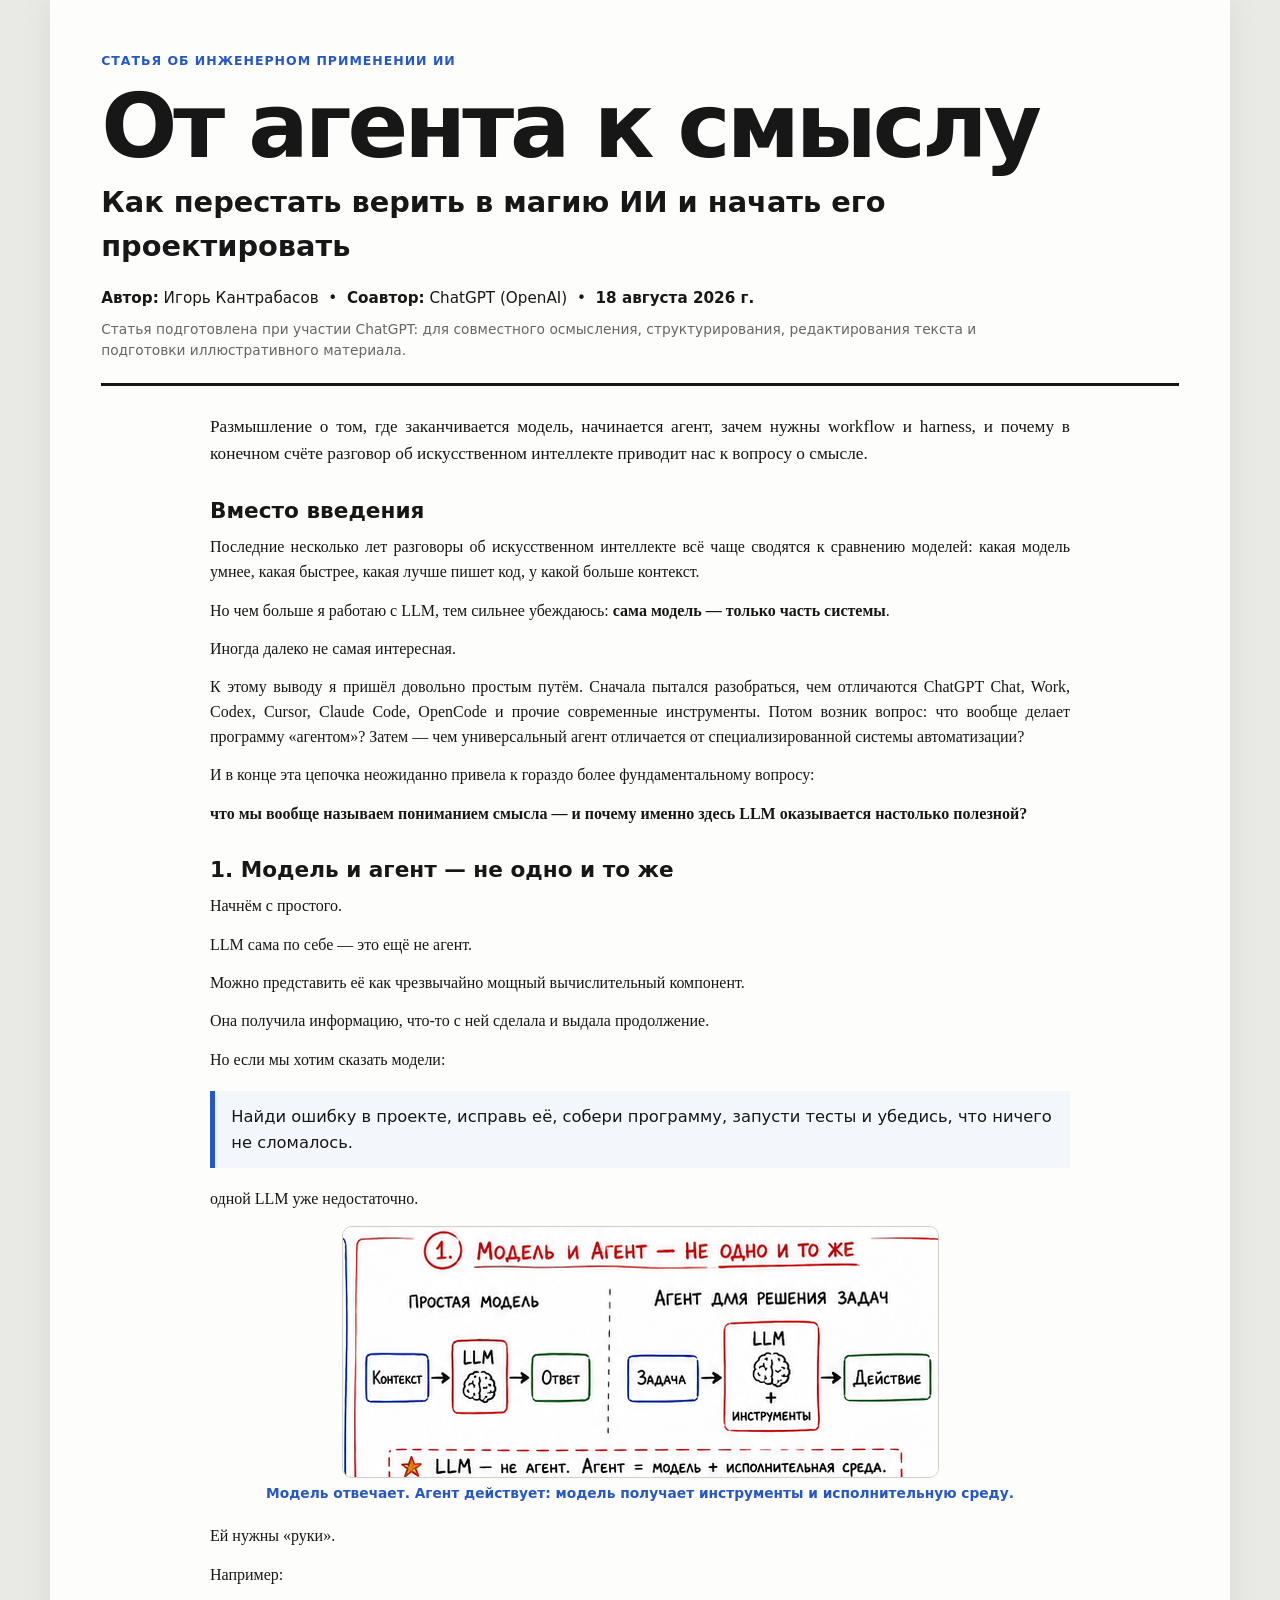
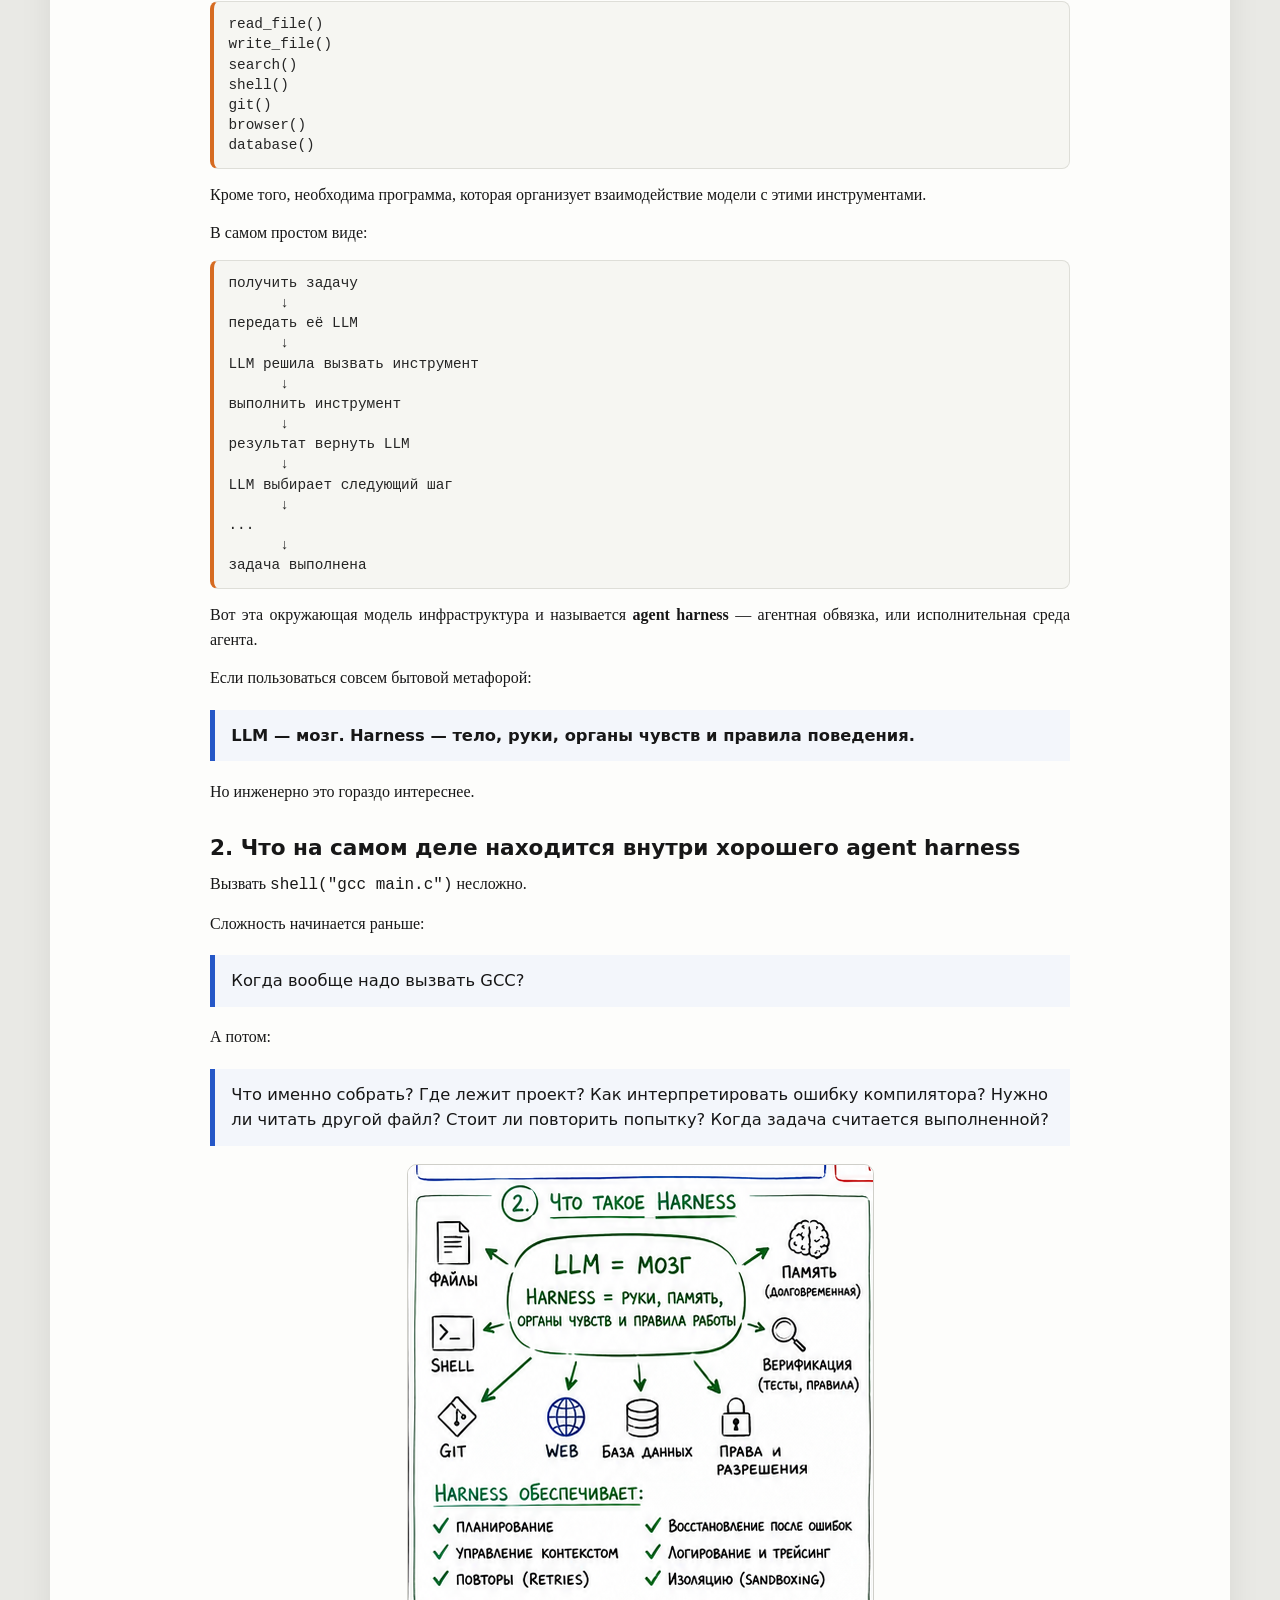
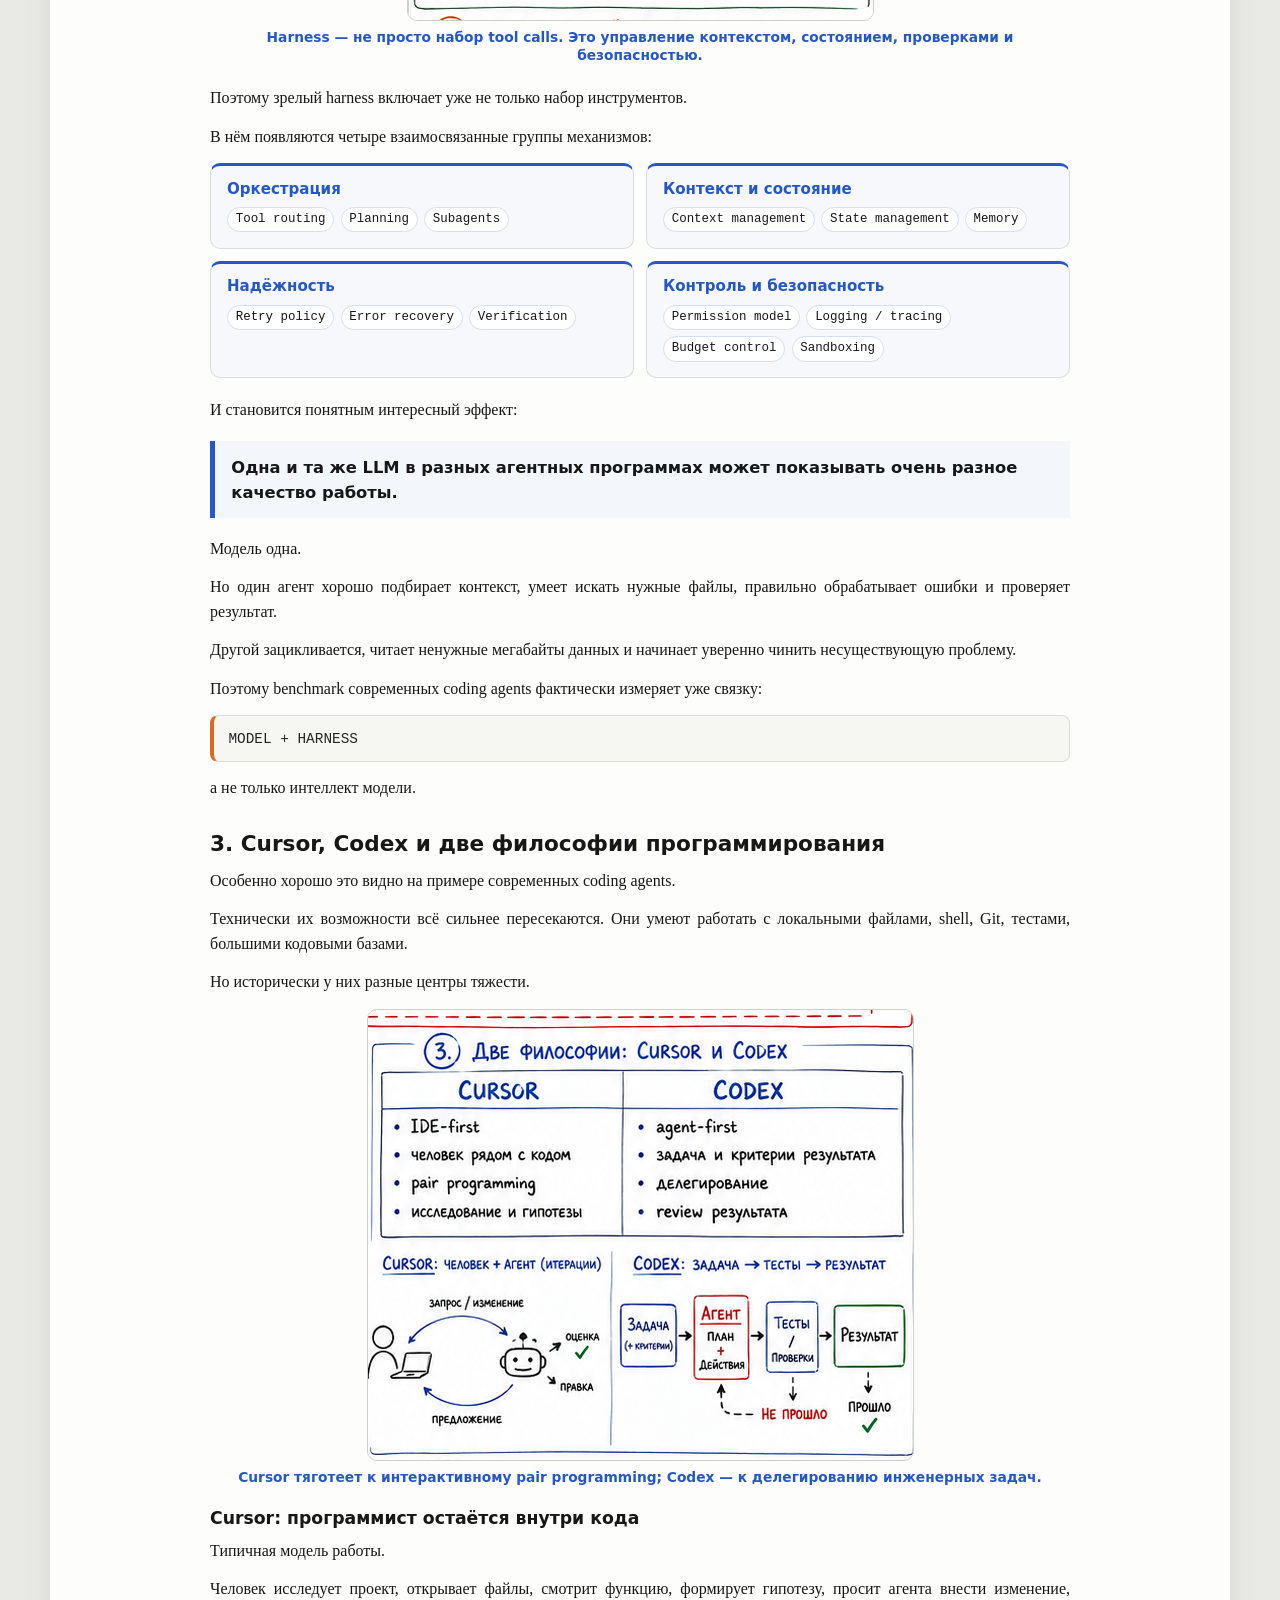
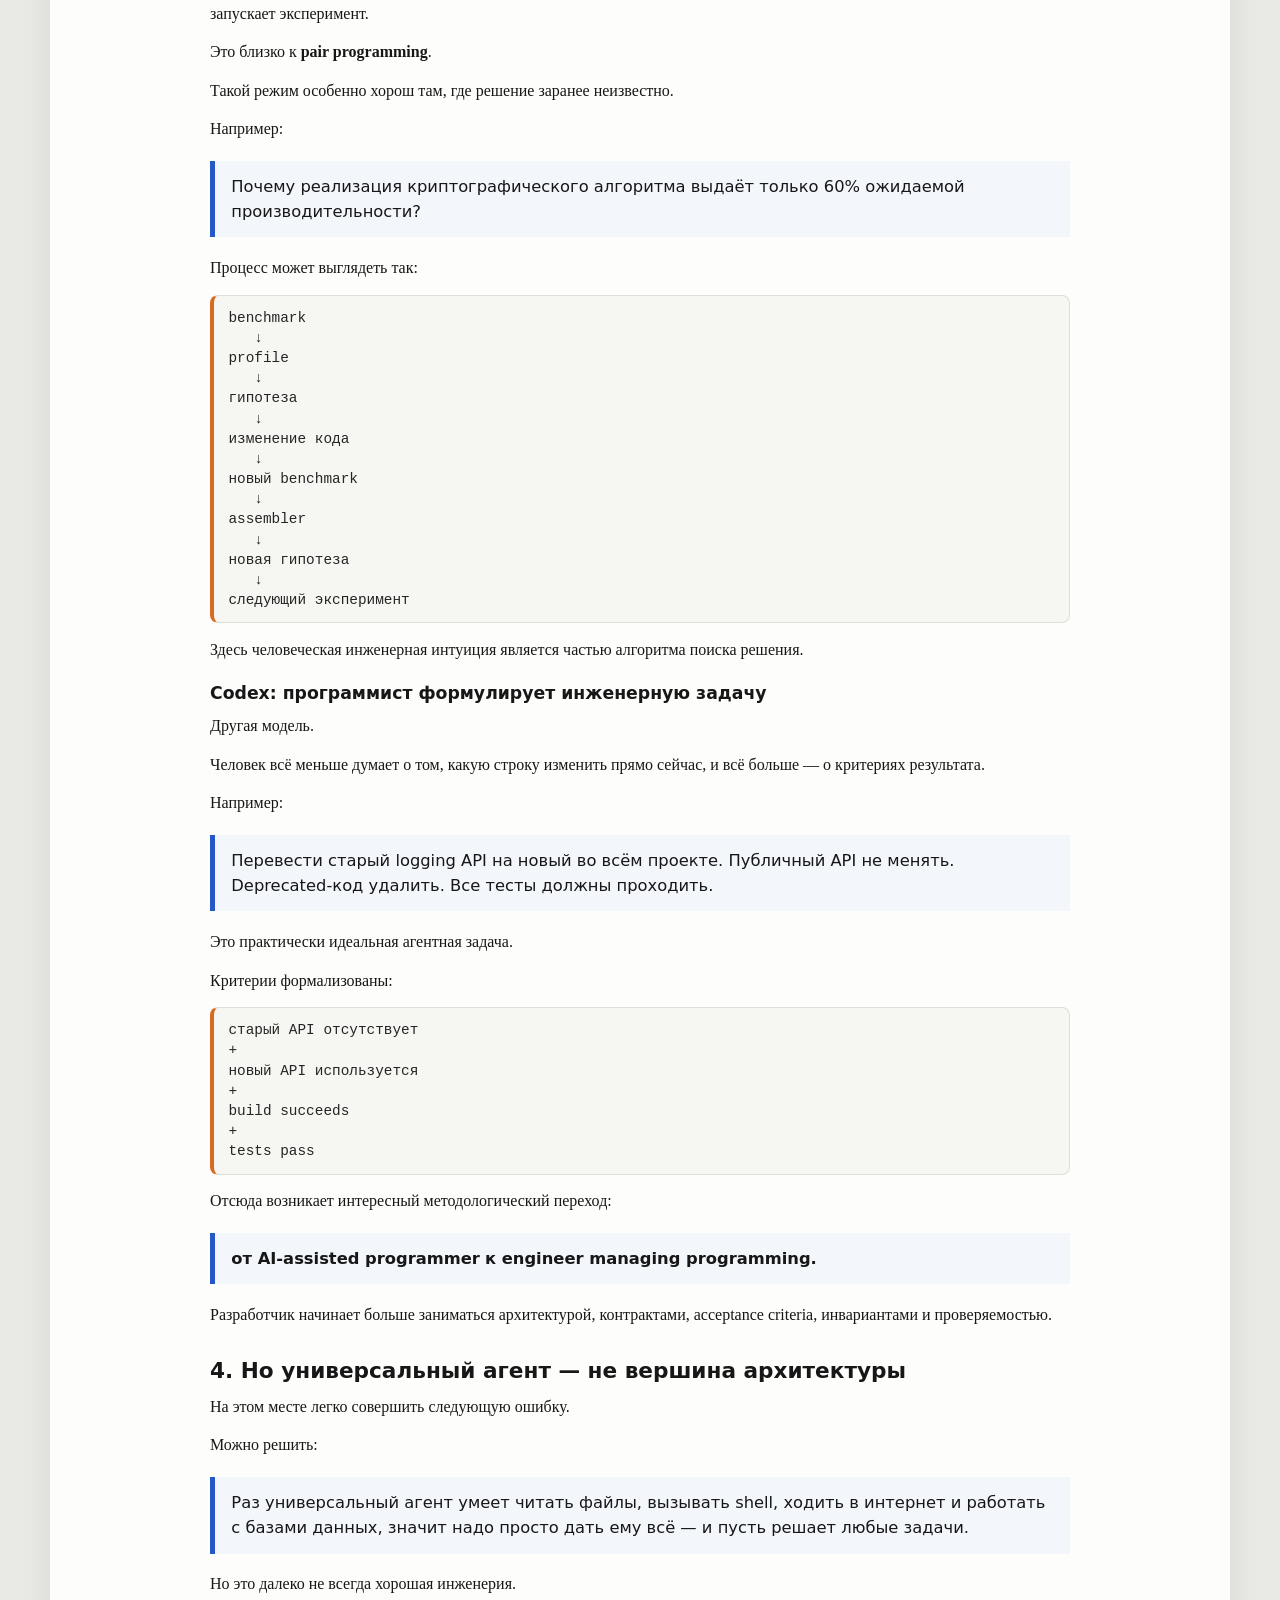
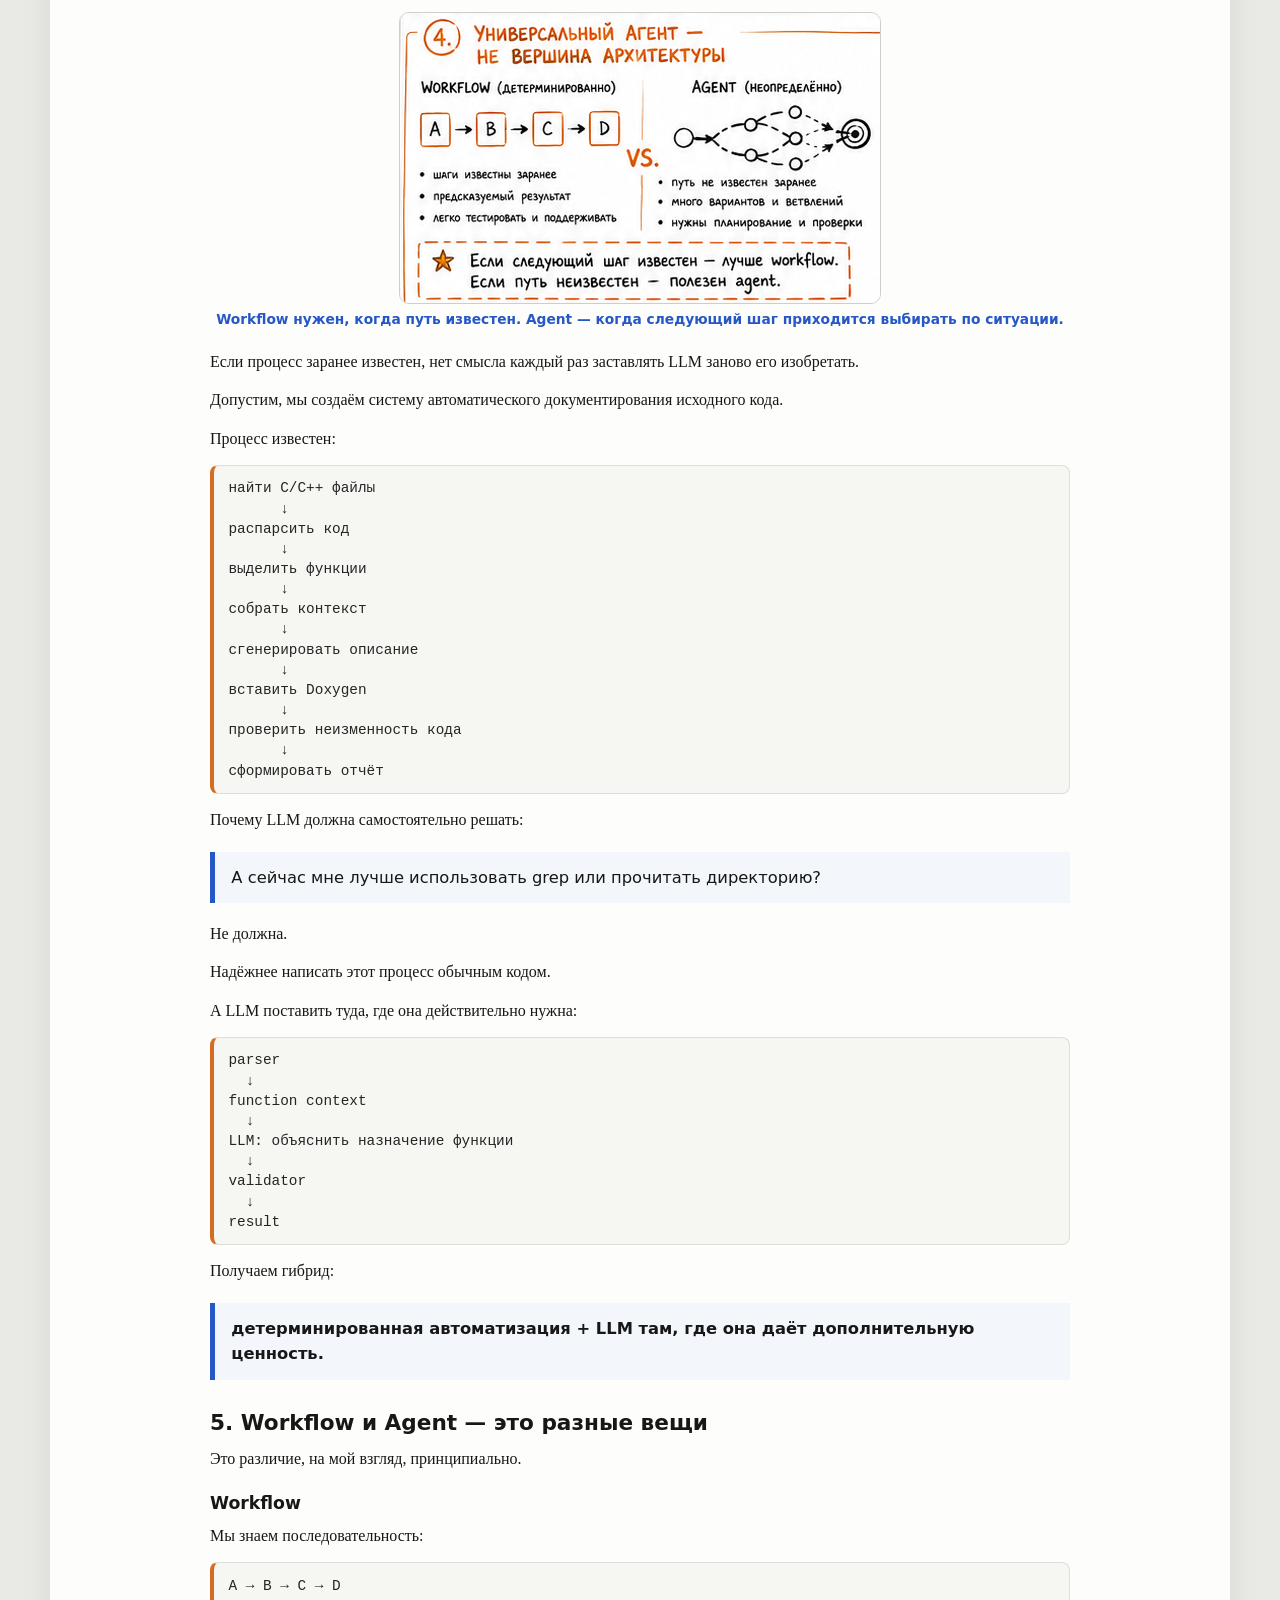
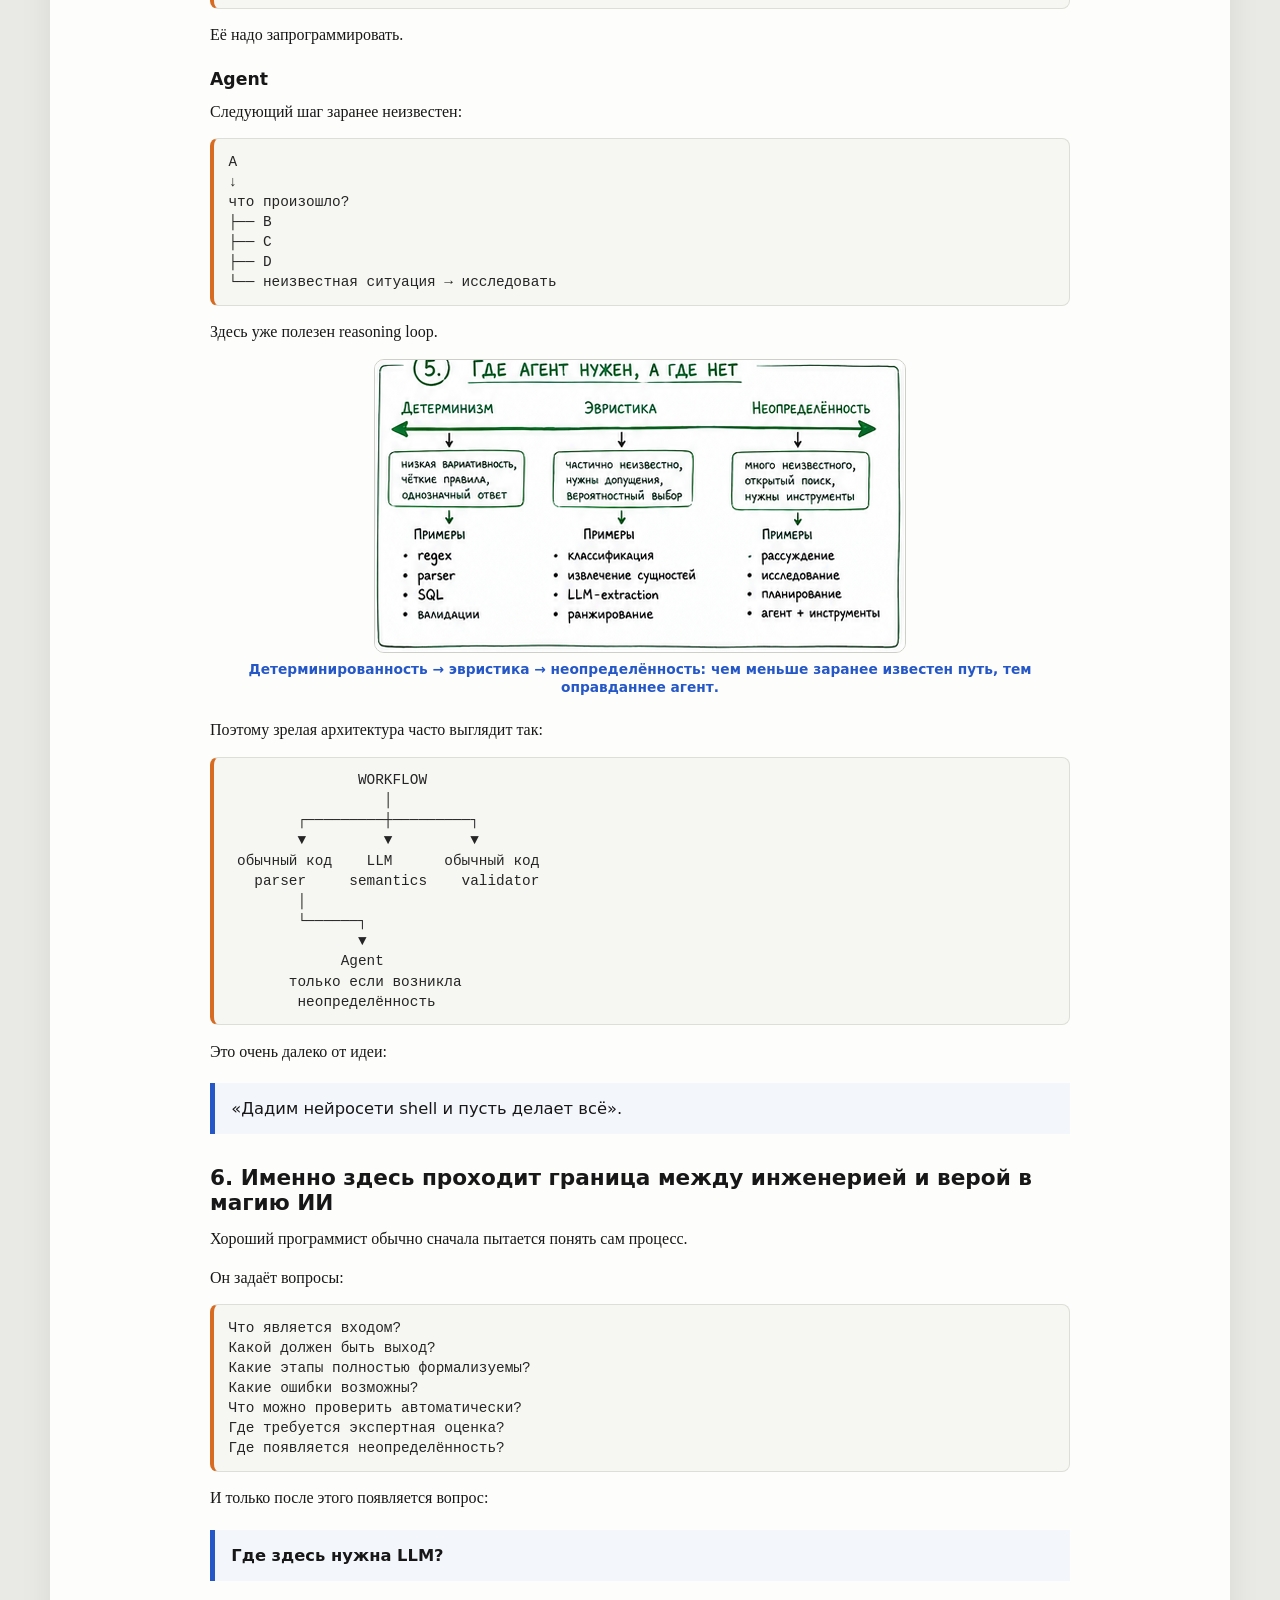
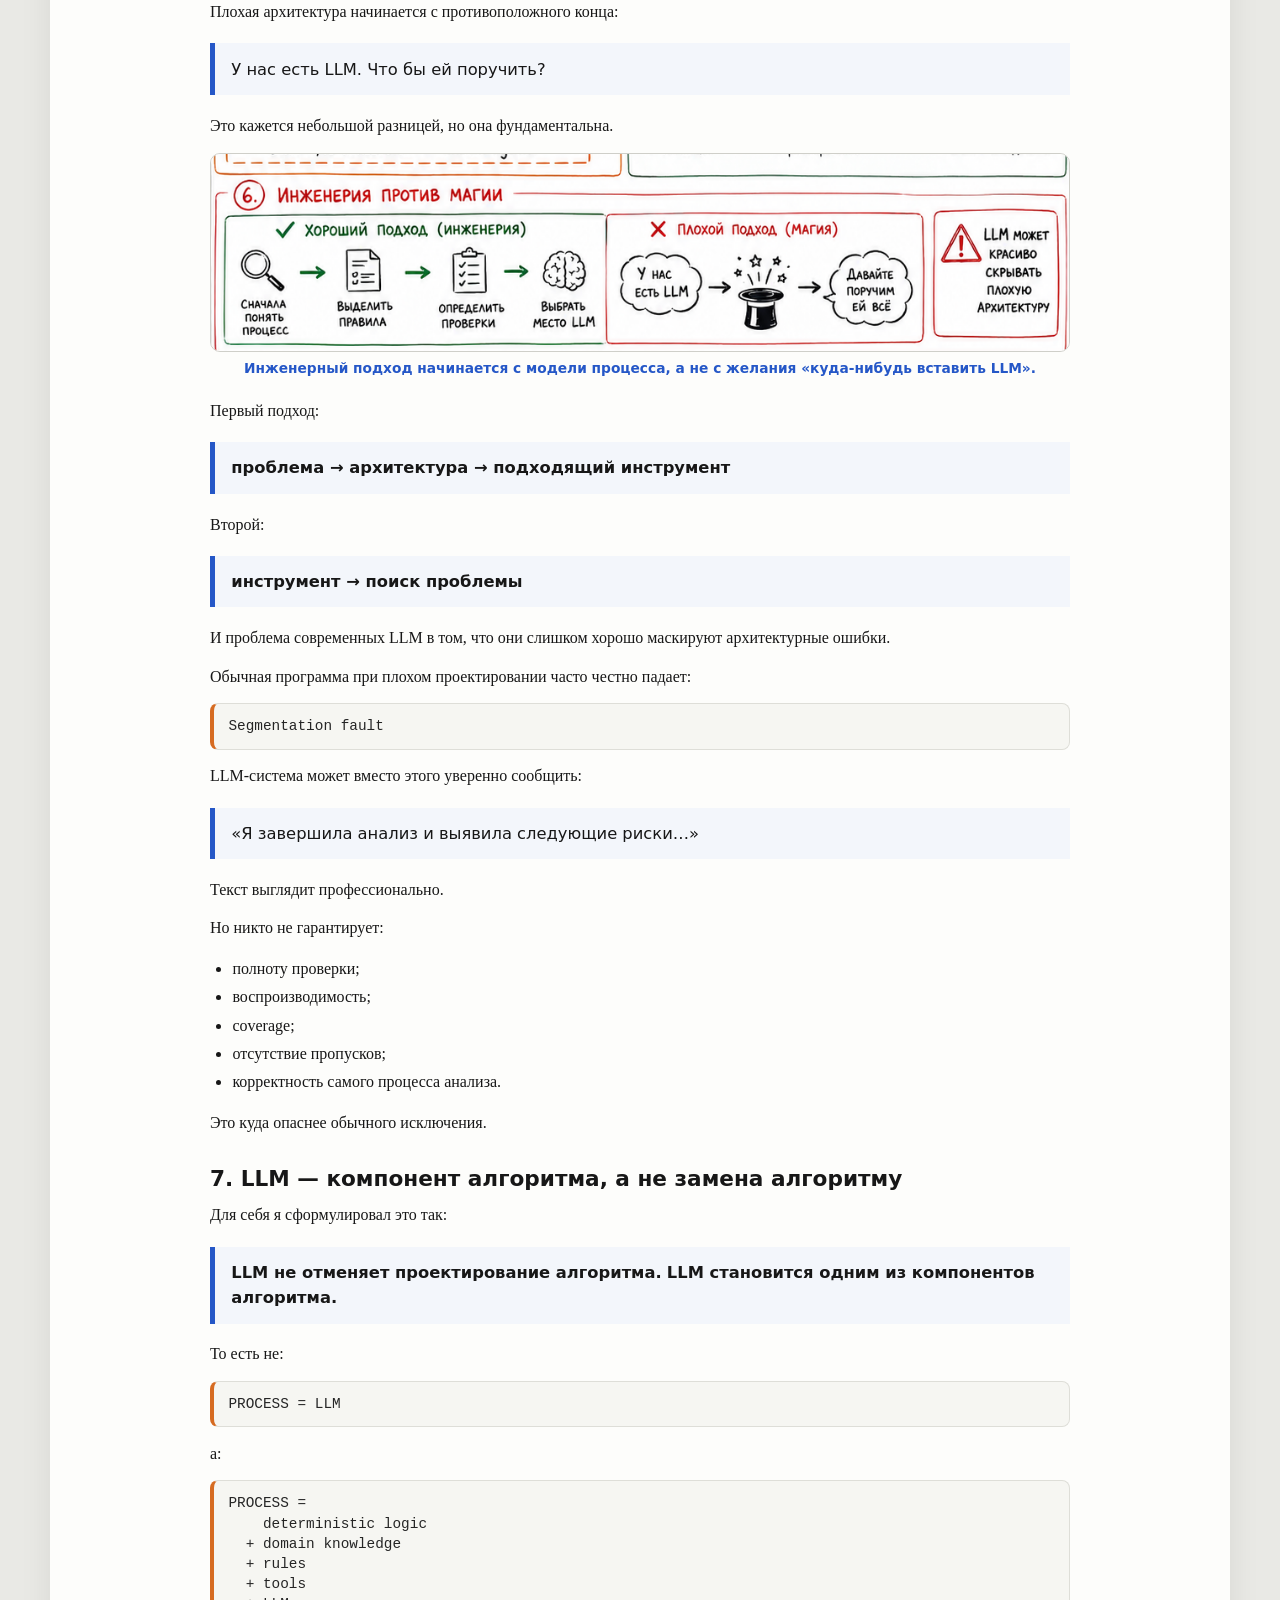
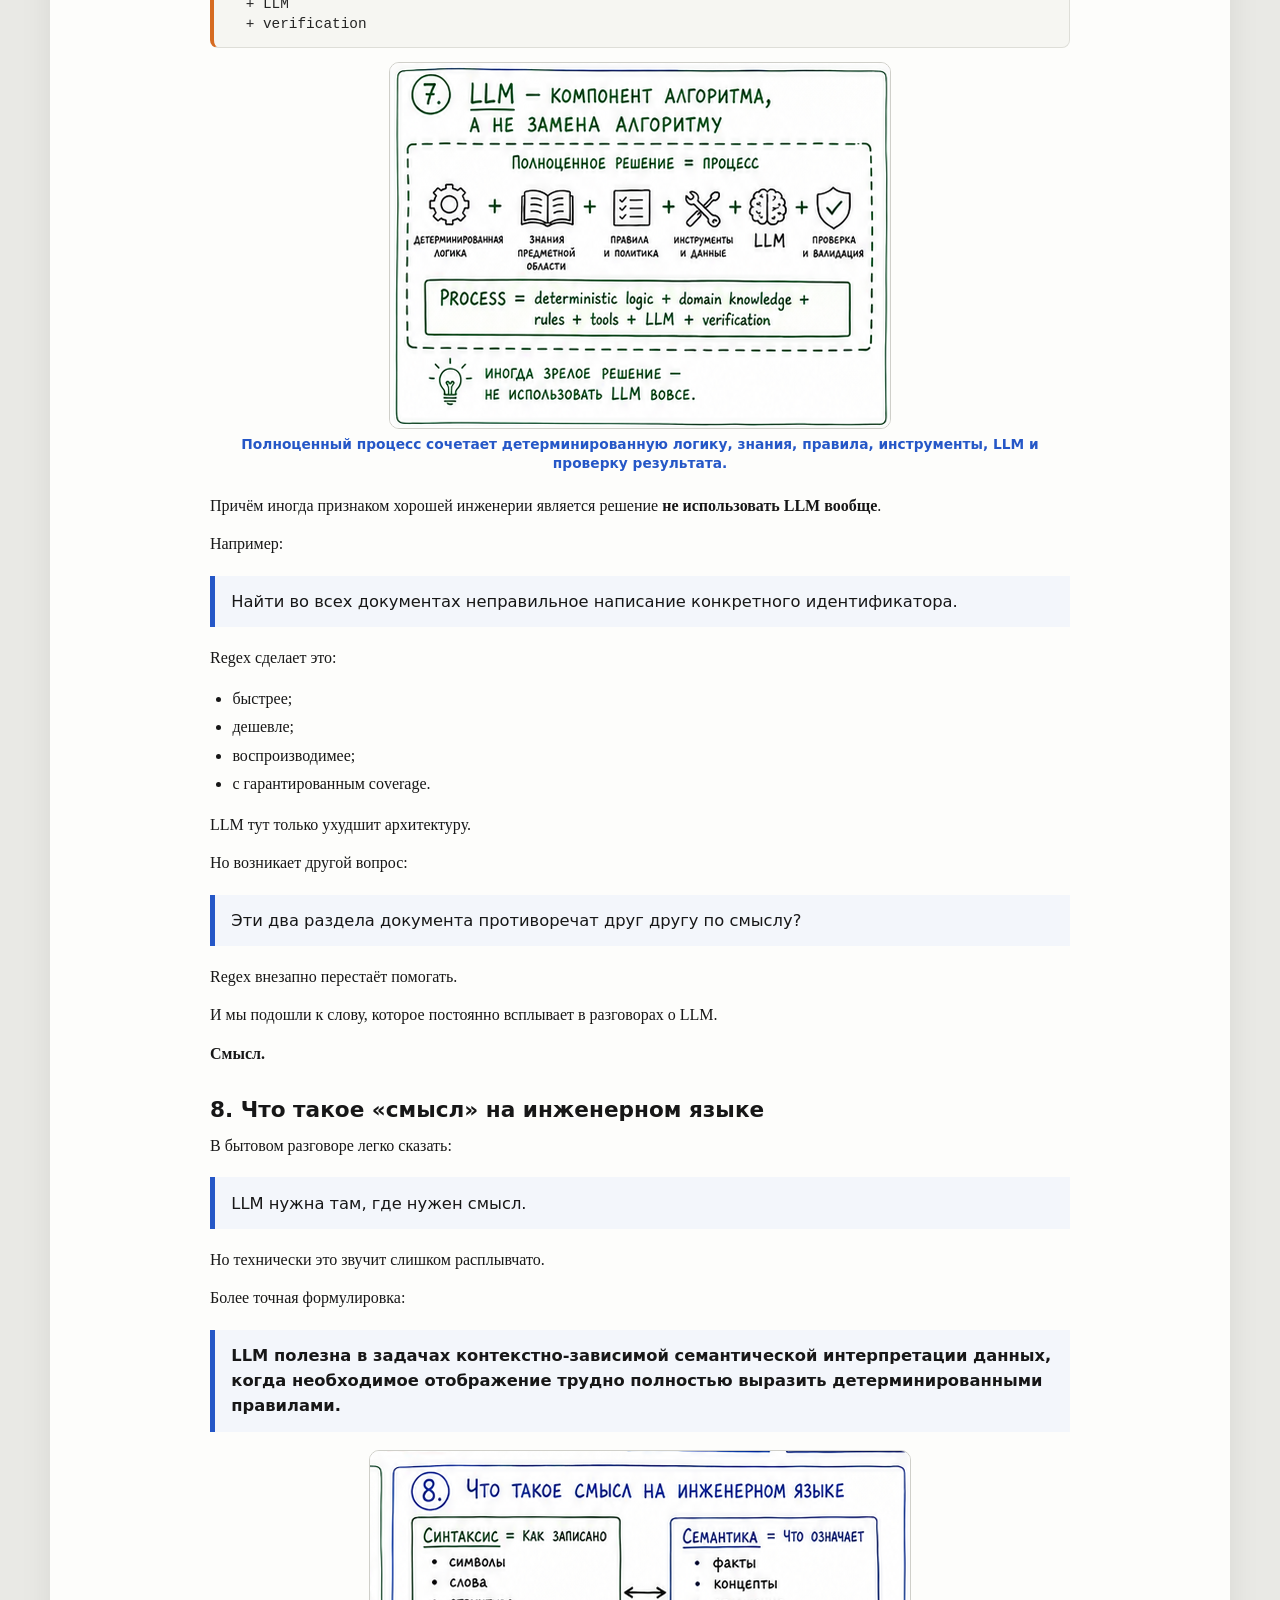
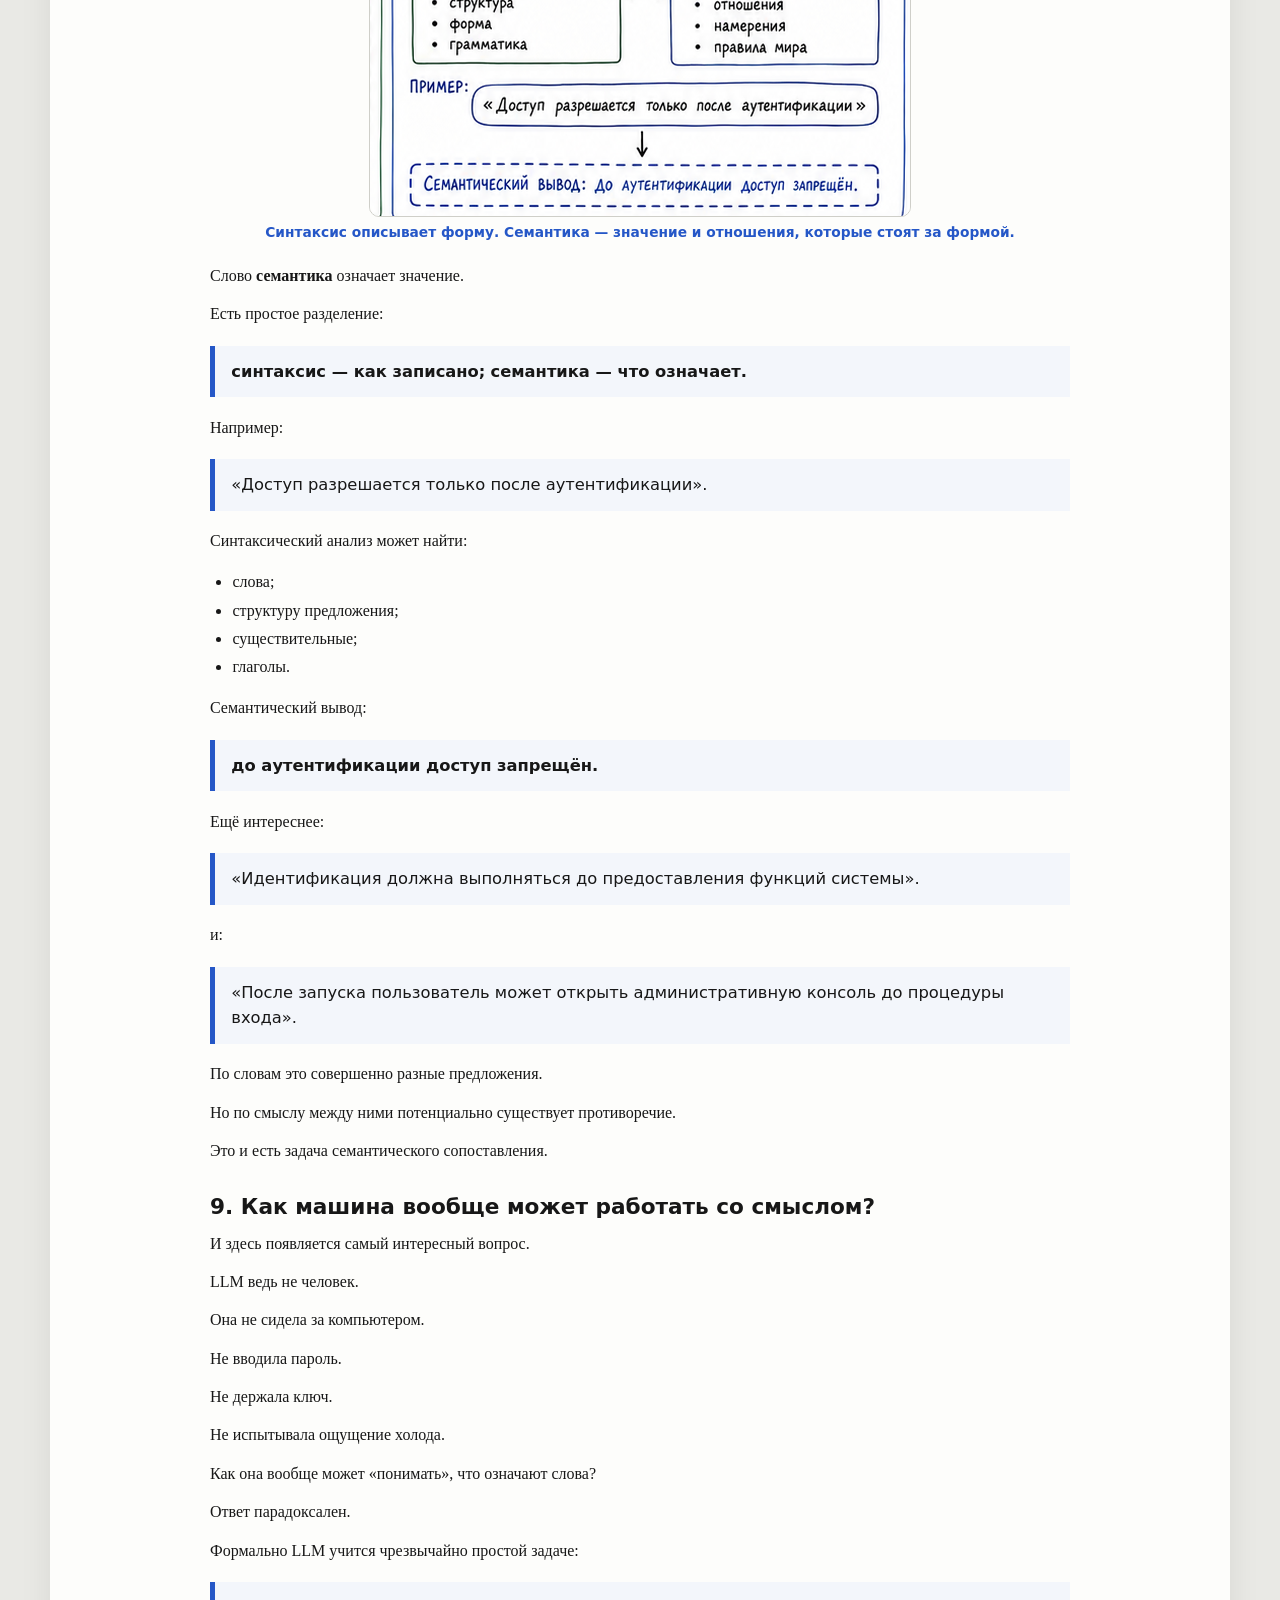
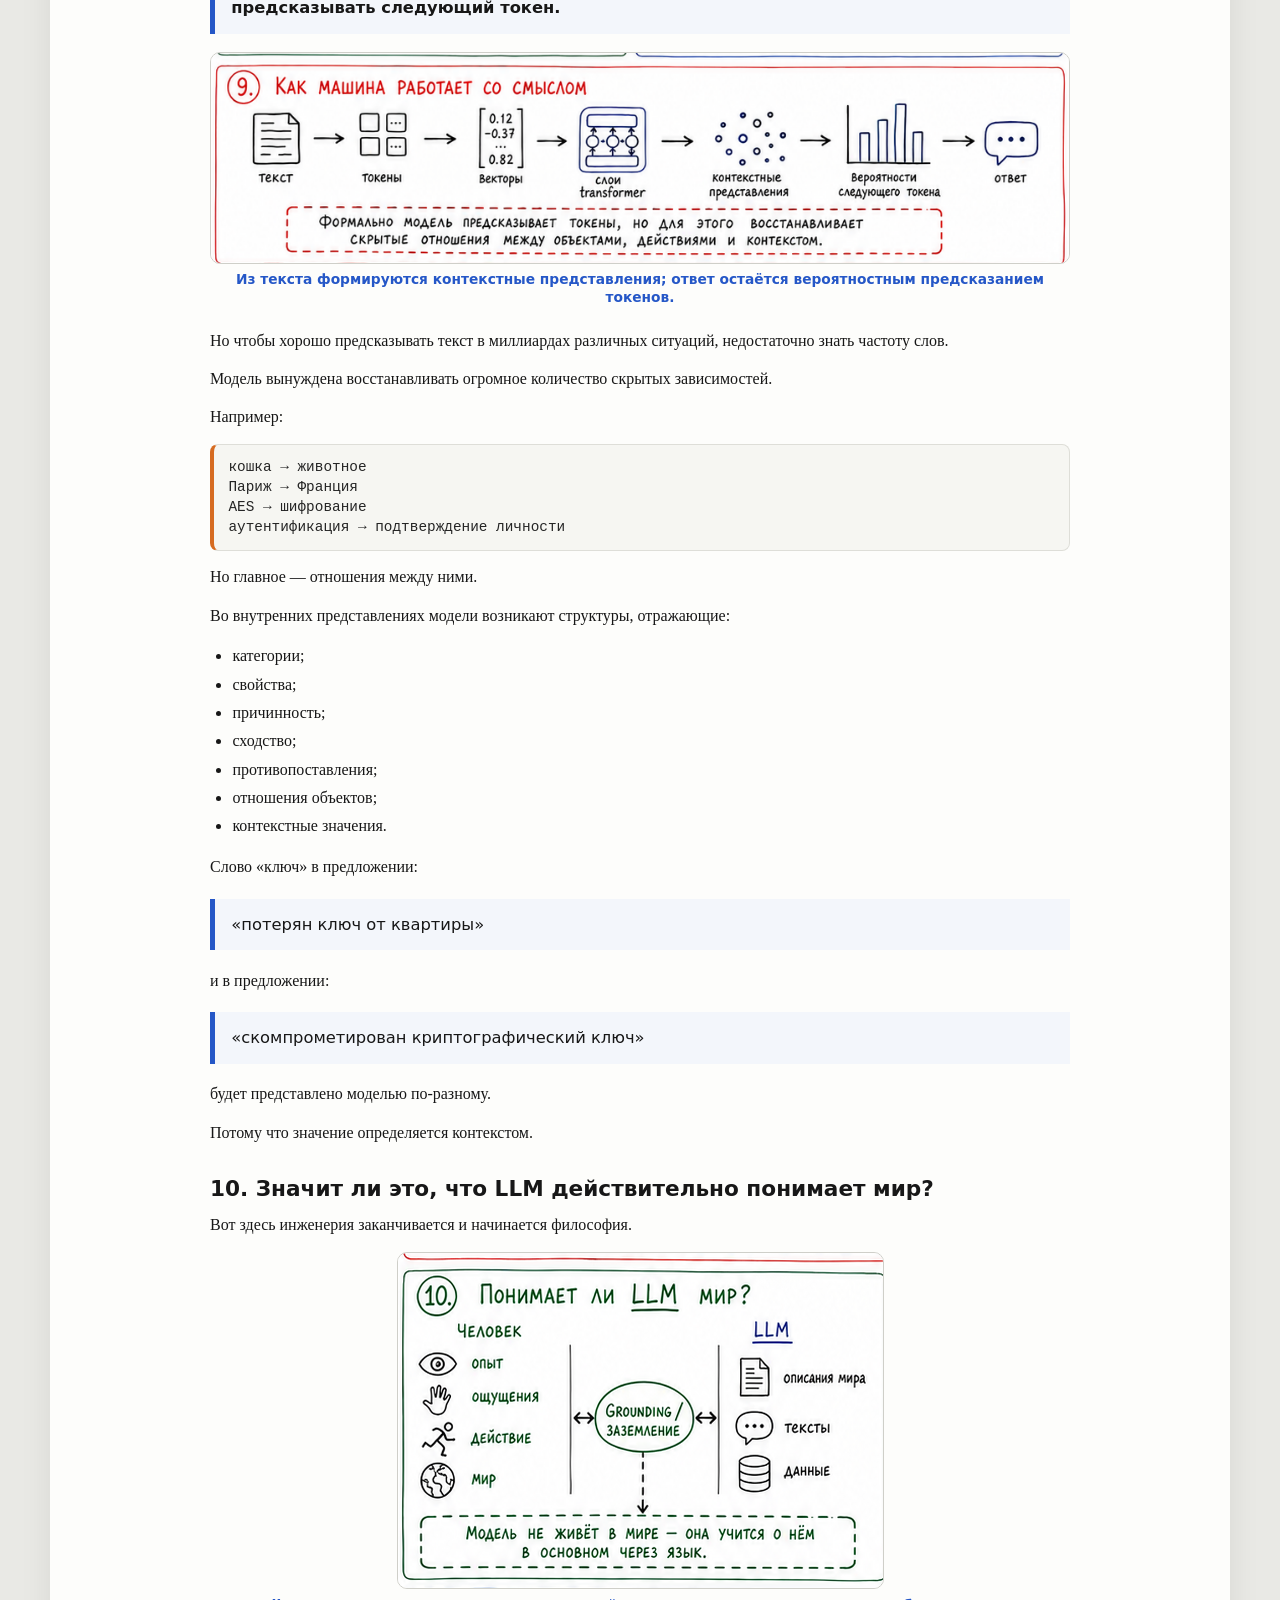
==== commit 18d93ddc: "Опубликовать полную версию статьи с 12 рисунками" ====
--- a/ot-agenta-k-smyslu/index.html
+++ b/ot-agenta-k-smyslu/index.html
@@ -130,8 +130,13 @@
   background:#f3f6fb;
   font-family: ui-sans-serif, system-ui, sans-serif;
   font-size:1.02rem;
-  font-weight:700;
-}
+  font-weight:400;
+}
+blockquote p {
+  margin:0;
+  text-align:left;
+}
+blockquote p + p { margin-top:.35em; }
 .infographic {
   width:100%;
   max-width:var(--reading-width);
@@ -175,7 +180,48 @@
 h2, .infographic, blockquote {
   break-inside:avoid;
 }
+
+.harness-grid {
+  max-width:var(--reading-width);
+  margin:.65em auto 1.25em;
+  display:grid;
+  grid-template-columns:repeat(2,minmax(0,1fr));
+  gap:.75rem;
+  break-inside:avoid;
+}
+.harness-card {
+  min-width:0;
+  padding:.85rem 1rem .95rem;
+  border:1px solid var(--line);
+  border-top:3px solid var(--blue);
+  border-radius:10px;
+  background:#f6f8fc;
+}
+.harness-card h3 {
+  margin:0 0 .55rem;
+  font-family:ui-sans-serif,system-ui,sans-serif;
+  font-size:.94rem;
+  color:var(--blue);
+}
+.harness-card ul {
+  display:flex;
+  flex-wrap:wrap;
+  gap:.4rem;
+  margin:0;
+  padding:0;
+  list-style:none;
+}
+.harness-card li {
+  margin:0;
+  padding:.24rem .48rem;
+  border:1px solid #d7deef;
+  border-radius:999px;
+  background:white;
+  font:.78rem/1.25 ui-monospace,SFMono-Regular,Consolas,"Liberation Mono",monospace;
+}
 @media (max-width: 819px) {
+  .harness-grid { grid-template-columns:1fr; }
+
   body {
     padding:18px 16px 36px;
     box-shadow:none;
@@ -206,9 +252,48 @@
   .infographic img { width:100%; }
   .hero { column-span:all; }
 }
+
+
+h3 {
+  max-width:var(--reading-width);
+  margin:1.2em auto .55em;
+  font-family:ui-sans-serif, system-ui, sans-serif;
+  font-size:1.08rem;
+  line-height:1.25;
+  break-after:avoid;
+}
+.section > ul,
+.section > pre {
+  max-width:var(--reading-width);
+  margin-left:auto;
+  margin-right:auto;
+}
+ul, ol { padding-left:1.4em; }
+li { margin:.22em 0; }
+pre {
+  margin-top:.7em;
+  margin-bottom:1em;
+  padding:.85em 1em;
+  border:1px solid var(--line);
+  border-left:4px solid var(--orange);
+  border-radius:8px;
+  background:#f6f6f2;
+  color:#252525;
+  font: .9rem/1.4 ui-monospace, SFMono-Regular, Consolas, "Liberation Mono", monospace;
+  white-space:pre-wrap;
+  overflow-wrap:anywhere;
+  break-inside:avoid;
+}
+code { font-family:ui-monospace, SFMono-Regular, Consolas, "Liberation Mono", monospace; }
+@media print {
+  .section > h3,
+  .section > ul,
+  .section > pre { max-width:none; margin-left:0; margin-right:0; }
+}
 </style>
 </head>
-<body><header class="hero">
+<body>
+<header class="hero">
   <div class="kicker">Статья об инженерном применении ИИ</div>
   <h1>От агента к смыслу</h1>
   <div class="subtitle">Как перестать верить в магию ИИ и начать его проектировать</div>
@@ -222,7 +307,510 @@
     редактирования текста и подготовки иллюстративного материала.
   </div>
 </header>
-<p class="lead">Размышление о том, где заканчивается модель, начинается агент, зачем нужны workflow и harness, и почему в конечном счёте разговор об искусственном интеллекте приводит нас к вопросу о смысле.</p><section class="section"><h2>Вместо введения</h2><p class="lead">Последние несколько лет разговоры об искусственном интеллекте всё чаще сводятся к сравнению моделей: какая модель умнее, какая быстрее, какая лучше пишет код, у какой больше контекст.</p><p class="lead">Но чем больше я работаю с LLM, тем сильнее убеждаюсь: сама модель — только часть системы. Иногда далеко не самая интересная.</p><p class="lead">К этому выводу я пришёл довольно простым путём. Сначала пытался разобраться, чем отличаются ChatGPT Chat, Work, Codex, Cursor, Claude Code, OpenCode и прочие современные инструменты. Потом возник вопрос: что вообще делает программу «агентом»? Затем — чем универсальный агент отличается от специализированной системы автоматизации?</p><p class="lead">И в конце эта цепочка неожиданно привела к гораздо более фундаментальному вопросу: что мы вообще называем пониманием смысла — и почему именно здесь LLM оказывается настолько полезной?</p></section><section class="section"><h2>1. Модель и агент — не одно и то же</h2><p class="">Начнём с простого. LLM сама по себе — это ещё не агент.</p><p class="lead">Можно представить её как чрезвычайно мощный вычислительный компонент: на вход поступает контекст, модель выполняет преобразование и выдаёт ответ.</p><p class="lead">Но если мы хотим сказать модели: «Найди ошибку в проекте, исправь её, собери программу, запусти тесты и убедись, что ничего не сломалось», одной LLM уже недостаточно.</p><figure class="infographic"><img src="infographic-01.png" alt="1. Модель и агент — не одно и то же"><figcaption>Модель отвечает. Агент действует: модель получает инструменты и исполнительную среду.</figcaption></figure><p class="lead">Ей нужны «руки»: чтение и запись файлов, поиск, shell, Git, браузер, база данных и другие инструменты. Кроме того, необходима программа, которая организует взаимодействие модели с этими инструментами.</p><p class="lead">В самом простом виде цикл выглядит так: получить задачу → передать её LLM → модель выбирает инструмент → исполнить действие → вернуть результат модели → выбрать следующий шаг → продолжать до выполнения задачи.</p><p class="">Вот эта окружающая модель инфраструктура и называется agent harness — агентная обвязка, или исполнительная среда агента.</p><blockquote>LLM — мозг. Harness — тело, руки, органы чувств и правила поведения.</blockquote></section><section class="section"><h2>2. Что на самом деле находится внутри хорошего agent harness</h2><p class="">Вызвать shell("gcc main.c") несложно.</p><p class="lead">Сложность начинается раньше: когда вообще надо вызвать GCC? Что именно собрать? Где лежит проект? Как интерпретировать ошибку компилятора? Нужно ли читать другой файл? Стоит ли повторить попытку? Когда задача считается выполненной?</p><figure class="infographic"><img src="infographic-02.png" alt="2. Что на самом деле находится внутри хорошего agent harness"><figcaption>Harness — не просто набор tool calls. Это управление контекстом, состоянием, проверками и безопасностью.</figcaption></figure><p class="lead">Поэтому зрелый harness включает уже не только набор инструментов. В нём появляются tool routing, context management, state management, planning, permission model, retry policy, error recovery, verification, logging и tracing, memory, budget control, sandboxing и subagents.</p><p class="lead">И становится понятным интересный эффект: одна и та же LLM в разных агентных программах может показывать очень разное качество работы.</p><p class="lead">Модель одна. Но один агент хорошо подбирает контекст, умеет искать нужные файлы, правильно обрабатывает ошибки и проверяет результат. Другой зацикливается, читает ненужные мегабайты данных и начинает уверенно чинить несуществующую проблему.</p><p class="lead">Поэтому benchmark современных coding agents фактически измеряет уже связку MODEL + HARNESS, а не только интеллект модели.</p></section><section class="section"><h2>3. Cursor, Codex и две философии программирования</h2><p class="lead">Особенно хорошо это видно на примере современных coding agents. Технически их возможности всё сильнее пересекаются. Они умеют работать с локальными файлами, shell, Git, тестами, большими кодовыми базами. Но исторически у них разные центры тяжести.</p><figure class="infographic"><img src="infographic-03.png" alt="3. Cursor, Codex и две философии программирования"><figcaption>Cursor тяготеет к интерактивному pair programming; Codex — к делегированию инженерных задач.</figcaption></figure><p class="lead">Cursor: программист остаётся внутри кода. Типичная модель работы — разработчик находится в IDE, исследует проект, открывает файлы, смотрит функцию, формирует гипотезу, просит агента внести изменение, запускает эксперимент. Это близко к pair programming.</p><p class="lead">Такой режим особенно хорош там, где решение заранее неизвестно. Например: почему реализация криптографического алгоритма выдаёт только 60% ожидаемой производительности? Процесс может идти через benchmark, profiler, гипотезу, изменение кода, новый benchmark, просмотр assembler и новый эксперимент.</p><p class="">Здесь человеческая инженерная интуиция является частью алгоритма поиска решения.</p><p class="lead">Codex: программист формулирует инженерную задачу. Человек всё меньше думает о том, какую строку изменить прямо сейчас, и всё больше — о критериях результата.</p><p class="lead">Например: перевести старый logging API на новый во всём проекте; публичный API не менять; deprecated-код удалить; все тесты должны проходить. Это почти идеальная агентная задача: критерии формализованы.</p><p class="lead">Отсюда возникает методологический переход: от AI-assisted programmer к engineer managing programming. Разработчик начинает больше заниматься архитектурой, контрактами, acceptance criteria, инвариантами и проверяемостью.</p></section><section class="section"><h2>4. Но универсальный агент — не вершина архитектуры</h2><p class="lead">На этом месте легко совершить следующую ошибку: раз универсальный агент умеет читать файлы, вызывать shell, ходить в интернет и работать с базами данных, значит надо просто дать ему всё — и пусть решает любые задачи.</p><p class="">Но это далеко не всегда хорошая инженерия.</p><figure class="infographic"><img src="infographic-04.png" alt="4. Но универсальный агент — не вершина архитектуры"><figcaption>Workflow нужен, когда путь известен. Agent — когда следующий шаг приходится выбирать по ситуации.</figcaption></figure><p class="lead">Если процесс заранее известен, нет смысла каждый раз заставлять LLM заново его изобретать. Допустим, мы создаём систему автоматического документирования исходного кода. Процесс известен: найти C/C++ файлы → распарсить код → выделить функции → собрать контекст → сгенерировать описание → вставить Doxygen → проверить неизменность кода → сформировать отчёт.</p><p class="lead">Почему LLM должна самостоятельно решать, что ей теперь делать — использовать grep или прочитать директорию? Не должна. Надёжнее написать этот процесс обычным кодом, а LLM поставить туда, где она действительно нужна: например, для объяснения назначения функции на основе её контекста.</p><p class="">Получаем гибрид: детерминированная автоматизация + LLM там, где она даёт дополнительную ценность.</p></section><section class="section"><h2>5. Workflow и Agent — это разные вещи</h2><p class="lead">Это различие принципиально. Workflow применяется, когда мы знаем последовательность A → B → C → D и можем её запрограммировать. Agent нужен, когда следующий шаг заранее неизвестен и выбор зависит от результата предыдущего шага.</p><p class="lead">Зрелая архитектура часто комбинирует обычный код, LLM и agent loop: детерминированные участки остаются программой, LLM выполняет семантическую работу, а агентность включается только там, где возникает реальная неопределённость.</p></section><section class="section"><h2>6. Где проходит граница между инженерией и верой в магию ИИ</h2><p class="lead">Хороший программист обычно сначала пытается понять сам процесс. Он задаёт вопросы: что является входом? Какой должен быть выход? Какие этапы полностью формализуемы? Какие ошибки возможны? Что можно проверить автоматически? Где требуется экспертная оценка? Где появляется неопределённость?</p><p class="">И только после этого появляется вопрос: где здесь нужна LLM?</p><p class="lead">Плохая архитектура начинается с противоположного конца: «У нас есть LLM. Что бы ей поручить?» Это кажется небольшой разницей, но она фундаментальна.</p><figure class="infographic"><img src="infographic-05.png" alt="6. Где проходит граница между инженерией и верой в магию ИИ"><figcaption>Инженерный подход начинается с модели процесса, а не с желания «куда-нибудь вставить LLM».</figcaption></figure><p class="">Первый подход: проблема → архитектура → подходящий инструмент. Второй: инструмент → поиск проблемы.</p><p class="lead">Проблема современных LLM в том, что они слишком хорошо маскируют архитектурные ошибки. Обычная программа при плохом проектировании часто честно падает: Segmentation fault. LLM-система может вместо этого уверенно сообщить: «Я завершила анализ и выявила следующие риски…»</p><p class="lead">Текст выглядит профессионально. Но никто не гарантирует полноту проверки, воспроизводимость, coverage, отсутствие пропусков и корректность самого процесса анализа. Это куда опаснее обычного исключения.</p></section><section class="section"><h2>7. LLM — компонент алгоритма, а не замена алгоритму</h2><p class="lead">Для себя я сформулировал это так: LLM не отменяет проектирование алгоритма. LLM становится одним из компонентов алгоритма.</p><blockquote>PROCESS = deterministic logic + domain knowledge + rules + tools + LLM + verification</blockquote><p class="">Причём иногда признаком хорошей инженерии является решение не использовать LLM вообще.</p><p class="lead">Например, найти во всех документах неправильное написание конкретного идентификатора. Regex сделает это быстрее, дешевле, воспроизводимее и с гарантированным coverage. LLM тут только ухудшит архитектуру.</p><p class="lead">Но возникает другой вопрос: эти два раздела документа противоречат друг другу по смыслу? Regex внезапно перестаёт помогать.</p><p class="">И мы подошли к слову, которое постоянно всплывает в разговорах о LLM: смысл.</p></section><section class="section"><h2>8. Что такое «смысл» на инженерном языке</h2><p class="">В бытовом разговоре легко сказать: «LLM нужна там, где нужен смысл». Но технически это звучит слишком расплывчато.</p><p class="lead">Более точная формулировка: LLM полезна в задачах контекстно-зависимой семантической интерпретации данных, когда необходимое отображение трудно полностью выразить детерминированными правилами.</p><figure class="infographic"><img src="infographic-06.png" alt="8. Что такое «смысл» на инженерном языке"><figcaption>Синтаксис описывает форму. Семантика — значение и отношения, которые стоят за формой.</figcaption></figure><p class="">Слово семантика означает значение. Есть простое разделение: синтаксис — как записано; семантика — что означает.</p><p class="lead">Например: «Доступ разрешается только после аутентификации». Синтаксический анализ может найти слова и структуру предложения. Семантический вывод: до аутентификации доступ запрещён.</p><p class="lead">Ещё интереснее, когда два предложения почти не имеют общих слов, но одно фактически нарушает правило, заданное другим. Это и есть задача семантического сопоставления.</p></section><section class="section"><h2>9. Как машина вообще может работать со смыслом?</h2><p class="lead">И здесь появляется самый интересный вопрос. LLM ведь не человек. Она не сидела за компьютером, не вводила пароль, не держала ключ, не испытывала ощущение холода. Как она вообще может «понимать», что означают слова?</p><p class="">Ответ парадоксален. Формально LLM учится чрезвычайно простой задаче: предсказывать следующий токен.</p><figure class="infographic"><img src="infographic-07.png" alt="9. Как машина вообще может работать со смыслом?"><figcaption>Из текста формируются контекстные представления; ответ остаётся вероятностным предсказанием токенов.</figcaption></figure><p class="lead">Но чтобы хорошо предсказывать текст в огромном количестве различных ситуаций, недостаточно знать частоту слов. Модель вынуждена восстанавливать множество скрытых зависимостей: категории, свойства, причинность, сходство, противопоставления, отношения объектов и контекстные значения.</p><p class="lead">Слово «ключ» в предложении «потерян ключ от квартиры» и в предложении «скомпрометирован криптографический ключ» обрабатывается по-разному, потому что значение определяется контекстом.</p></section><section class="section"><h2>10. Значит ли это, что LLM действительно понимает мир?</h2><p class="">Вот здесь инженерия заканчивается и начинается философия.</p><figure class="infographic"><img src="infographic-08.png" alt="10. Значит ли это, что LLM действительно понимает мир?"><figcaption>Grounding: человек связан с миром опытом и действием; текстовая LLM — главным образом описаниями мира.</figcaption></figure><p class="lead">Если под пониманием подразумевать сознательное человеческое переживание смысла, то утверждать, что LLM понимает мир именно так, у нас нет оснований.</p><p class="lead">У человека значение слова «лёд» связано не только с текстами. Он знает лёд через зрение, осязание, температуру, движение и личный опыт.</p><p class="">LLM в основном узнаёт о мире через его описания: мир → человеческий опыт → язык → данные → LLM.</p><p class="lead">Получается своеобразная тень мира, отбрасываемая в язык. И удивительно то, насколько много информации эта тень содержит. Настолько много, что система, научившаяся хорошо моделировать язык, приобретает способность объяснять, обобщать, классифицировать, находить аналогии, замечать противоречия и строить цепочки вывода.</p><p class="">Формально она продолжает предсказывать токены. Функционально — ведёт себя так, будто оперирует значениями.</p></section><section class="section"><h2>11. Возможно, «смысл» — это не объект, а система отношений</h2><p class="lead">Мы часто представляем смысл как нечто спрятанное внутри слова. Как будто где-то существует слово «ключ», а внутри него — отдельная коробочка с «смыслом ключа».</p><figure class="infographic"><img src="infographic-09.png" alt="11. Возможно, «смысл» — это не объект, а система отношений"><figcaption>Один и тот же знак включается в разные сети отношений — и именно контекст выбирает актуальную семантику.</figcaption></figure><p class="lead">Но, возможно, полезнее представлять смысл как место объекта в огромной сети отношений. «Ключ» означает то, что означает, потому что связан с дверью, замком, доступом, открытием и закрытием.</p><p class="lead">Криптографический ключ связан уже с другой сетью: шифрованием, секретностью, алгоритмом, доступом, компрометацией и хранилищем.</p><p class="lead">LLM как раз чрезвычайно хорошо умеет восстанавливать такие сети отношений. Не потому, что кто-то явно запрограммировал meaning("ключ") = ..., а потому, что эти отношения миллиарды раз проявлялись в данных.</p><blockquote>В каком-то смысле модель не получает готовый смысл. Она реконструирует его по следам, которые смысл оставил в языке.</blockquote><p class="lead">И это гораздо интереснее банальной фразы «нейросеть просто угадывает следующее слово». Да, угадывает. Но чтобы угадывать достаточно хорошо, ей приходится построить внутри себя богатое приближение к структуре языка — а через язык и к некоторым структурам мира.</p></section><section class="section"><h2>12. И отсюда снова возвращаемся к инженерии</h2><p class="lead">Всё это не делает LLM магией. Наоборот. Чем лучше мы понимаем её сильные стороны, тем проще определить её правильное место в системе.</p><p class="lead">Можно представить своеобразную шкалу: полностью формализуемая задача → обычный алгоритм → parser / regex / SQL → статистическая классификация → ML → контекстная семантическая интерпретация → LLM → неопределённая последовательность действий → Agent + tools.</p><p class="lead">Главное инженерное искусство здесь заключается не в том, чтобы поставить LLM как можно выше, а в том, чтобы правильно провести границу.</p><figure class="infographic"><img src="infographic-10.png" alt="12. И отсюда снова возвращаемся к инженерии"><figcaption>Практическая карта: формализовать всё, что возможно, и оставлять LLM область семантики и неопределённости.</figcaption></figure></section><section class="section"><h2>Вместо заключения</h2><p class="">Начав разбираться с агентами, я сначала увидел инструменты: read, write, shell, browser, database.</p><p class="">Потом увидел harness — программу, которая превращает LLM в исполнителя.</p><p class="">Потом выяснилось, что универсальный агент не отменяет специализированные системы.</p><p class="">Следом оказалось, что большую часть хорошо известного процесса вообще лучше оставить обычному программному коду.</p><p class="">И в итоге остался довольно простой вопрос: а где же тогда действительно нужна LLM?</p><blockquote>Ответ постепенно свёлся к одному слову: смысл.</blockquote><p class="lead">Но уже не в мистическом значении. А в вполне инженерном: там, где система должна установить контекстные семантические отношения, которые трудно исчерпывающе формализовать набором правил.</p><p class="lead">И поэтому, возможно, зрелое отношение к ИИ выглядит не как «Теперь нейросеть всё сделает за нас». И даже не как «Надо добавить AI в наш продукт».</p><p class="lead">А гораздо спокойнее: вот наша задача. Вот её структура. Вот то, что мы умеем формализовать. Вот то, что надёжно решается обычным кодом. Вот зона неопределённости. А вот здесь действительно появляется место для LLM.</p><blockquote>И мне кажется, что именно с этого момента заканчивается вера в магию искусственного интеллекта — и начинается инженерия.</blockquote>
-</section><section class="section"><h2>Источники</h2><ol><li>Anthropic. <a href="https://www.anthropic.com/engineering/building-effective-agents" target="_blank" rel="noopener noreferrer"><em>Building effective agents</em></a>. Anthropic Engineering.</li><li>Anthropic. <a href="https://www.anthropic.com/engineering/demystifying-evals-for-ai-agents" target="_blank" rel="noopener noreferrer"><em>Demystifying evals for AI agents</em></a>. Anthropic Engineering.</li></ol></section>
+<p class="lead">Размышление о том, где заканчивается модель, начинается агент, зачем нужны workflow и harness, и почему в конечном счёте разговор об искусственном интеллекте приводит нас к вопросу о смысле.</p>
+<section class="section"><h2>Вместо введения</h2>
+<p>Последние несколько лет разговоры об искусственном интеллекте всё чаще сводятся к сравнению моделей: какая модель умнее, какая быстрее, какая лучше пишет код, у какой больше контекст.</p>
+<p>Но чем больше я работаю с LLM, тем сильнее убеждаюсь: <strong>сама модель — только часть системы</strong>.</p>
+<p>Иногда далеко не самая интересная.</p>
+<p>К этому выводу я пришёл довольно простым путём. Сначала пытался разобраться, чем отличаются ChatGPT Chat, Work, Codex, Cursor, Claude Code, OpenCode и прочие современные инструменты. Потом возник вопрос: что вообще делает программу «агентом»? Затем — чем универсальный агент отличается от специализированной системы автоматизации?</p>
+<p>И в конце эта цепочка неожиданно привела к гораздо более фундаментальному вопросу:</p>
+<p><strong>что мы вообще называем пониманием смысла — и почему именно здесь LLM оказывается настолько полезной?</strong></p>
+</section><section class="section"><h2>1. Модель и агент — не одно и то же</h2>
+<p>Начнём с простого.</p>
+<p>LLM сама по себе — это ещё не агент.</p>
+<p>Можно представить её как чрезвычайно мощный вычислительный компонент.</p>
+<p>Она получила информацию, что-то с ней сделала и выдала продолжение.</p>
+<p>Но если мы хотим сказать модели:</p>
+<blockquote>
+<p>Найди ошибку в проекте, исправь её, собери программу, запусти тесты и убедись, что ничего не сломалось.</p>
+</blockquote>
+<p>одной LLM уже недостаточно.</p>
+<figure class="infographic"><img src="infographic-01.png" alt="1. Модель и агент — не одно и то же"><figcaption>Модель отвечает. Агент действует: модель получает инструменты и исполнительную среду.</figcaption></figure><p>Ей нужны «руки».</p>
+<p>Например:</p>
+<pre><code>read_file()
+write_file()
+search()
+shell()
+git()
+browser()
+database()
+</code></pre>
+<p>Кроме того, необходима программа, которая организует взаимодействие модели с этими инструментами.</p>
+<p>В самом простом виде:</p>
+<pre><code>получить задачу
+      ↓
+передать её LLM
+      ↓
+LLM решила вызвать инструмент
+      ↓
+выполнить инструмент
+      ↓
+результат вернуть LLM
+      ↓
+LLM выбирает следующий шаг
+      ↓
+...
+      ↓
+задача выполнена
+</code></pre>
+<p>Вот эта окружающая модель инфраструктура и называется <strong>agent harness</strong> — агентная обвязка, или исполнительная среда агента.</p>
+<p>Если пользоваться совсем бытовой метафорой:</p>
+<blockquote>
+<p><strong>LLM — мозг.</strong> <strong>Harness — тело, руки, органы чувств и правила поведения.</strong></p>
+</blockquote>
+<p>Но инженерно это гораздо интереснее.</p>
+</section><section class="section"><h2>2. Что на самом деле находится внутри хорошего agent harness</h2>
+<p>Вызвать <code>shell("gcc main.c")</code> несложно.</p>
+<p>Сложность начинается раньше:</p>
+<blockquote>
+<p>Когда вообще надо вызвать GCC?</p>
+</blockquote>
+<p>А потом:</p>
+<blockquote>
+<p>Что именно собрать? Где лежит проект? Как интерпретировать ошибку компилятора? Нужно ли читать другой файл? Стоит ли повторить попытку? Когда задача считается выполненной?</p>
+</blockquote>
+<figure class="infographic"><img src="infographic-02.png" alt="2. Что на самом деле находится внутри хорошего agent harness"><figcaption>Harness — не просто набор tool calls. Это управление контекстом, состоянием, проверками и безопасностью.</figcaption></figure><p>Поэтому зрелый harness включает уже не только набор инструментов.</p>
+<p>В нём появляются четыре взаимосвязанные группы механизмов:</p>
+<div class="harness-grid" aria-label="Компоненты зрелого agent harness">
+  <div class="harness-card">
+    <h3>Оркестрация</h3>
+    <ul><li>Tool routing</li><li>Planning</li><li>Subagents</li></ul>
+  </div>
+  <div class="harness-card">
+    <h3>Контекст и состояние</h3>
+    <ul><li>Context management</li><li>State management</li><li>Memory</li></ul>
+  </div>
+  <div class="harness-card">
+    <h3>Надёжность</h3>
+    <ul><li>Retry policy</li><li>Error recovery</li><li>Verification</li></ul>
+  </div>
+  <div class="harness-card">
+    <h3>Контроль и безопасность</h3>
+    <ul><li>Permission model</li><li>Logging / tracing</li><li>Budget control</li><li>Sandboxing</li></ul>
+  </div>
+</div>
+<p>И становится понятным интересный эффект:</p>
+<blockquote>
+<p><strong>Одна и та же LLM в разных агентных программах может показывать очень разное качество работы.</strong></p>
+</blockquote>
+<p>Модель одна.</p>
+<p>Но один агент хорошо подбирает контекст, умеет искать нужные файлы, правильно обрабатывает ошибки и проверяет результат.</p>
+<p>Другой зацикливается, читает ненужные мегабайты данных и начинает уверенно чинить несуществующую проблему.</p>
+<p>Поэтому benchmark современных coding agents фактически измеряет уже связку:</p>
+<pre><code>MODEL + HARNESS
+</code></pre>
+<p>а не только интеллект модели.</p>
+</section><section class="section"><h2>3. Cursor, Codex и две философии программирования</h2>
+<p>Особенно хорошо это видно на примере современных coding agents.</p>
+<p>Технически их возможности всё сильнее пересекаются. Они умеют работать с локальными файлами, shell, Git, тестами, большими кодовыми базами.</p>
+<p>Но исторически у них разные центры тяжести.</p>
+<figure class="infographic"><img src="infographic-03.png" alt="3. Cursor, Codex и две философии программирования"><figcaption>Cursor тяготеет к интерактивному pair programming; Codex — к делегированию инженерных задач.</figcaption></figure><h3 id="cursor-программист-остаётся-внутри-кода">Cursor: программист остаётся внутри кода</h3>
+<p>Типичная модель работы.</p>
+<p>Человек исследует проект, открывает файлы, смотрит функцию, формирует гипотезу, просит агента внести изменение, запускает эксперимент.</p>
+<p>Это близко к <strong>pair programming</strong>.</p>
+<p>Такой режим особенно хорош там, где решение заранее неизвестно.</p>
+<p>Например:</p>
+<blockquote>
+<p>Почему реализация криптографического алгоритма выдаёт только 60% ожидаемой производительности?</p>
+</blockquote>
+<p>Процесс может выглядеть так:</p>
+<pre><code>benchmark
+   ↓
+profile
+   ↓
+гипотеза
+   ↓
+изменение кода
+   ↓
+новый benchmark
+   ↓
+assembler
+   ↓
+новая гипотеза
+   ↓
+следующий эксперимент
+</code></pre>
+<p>Здесь человеческая инженерная интуиция является частью алгоритма поиска решения.</p>
+<h3 id="codex-программист-формулирует-инженерную-задачу">Codex: программист формулирует инженерную задачу</h3>
+<p>Другая модель.</p>
+<p>Человек всё меньше думает о том, какую строку изменить прямо сейчас, и всё больше — о критериях результата.</p>
+<p>Например:</p>
+<blockquote>
+<p>Перевести старый logging API на новый во всём проекте. Публичный API не менять. Deprecated-код удалить. Все тесты должны проходить.</p>
+</blockquote>
+<p>Это практически идеальная агентная задача.</p>
+<p>Критерии формализованы:</p>
+<pre><code>старый API отсутствует
++
+новый API используется
++
+build succeeds
++
+tests pass
+</code></pre>
+<p>Отсюда возникает интересный методологический переход:</p>
+<blockquote>
+<p><strong>от AI-assisted programmer</strong> <strong>к engineer managing programming.</strong></p>
+</blockquote>
+<p>Разработчик начинает больше заниматься архитектурой, контрактами, acceptance criteria, инвариантами и проверяемостью.</p>
+</section><section class="section"><h2>4. Но универсальный агент — не вершина архитектуры</h2>
+<p>На этом месте легко совершить следующую ошибку.</p>
+<p>Можно решить:</p>
+<blockquote>
+<p>Раз универсальный агент умеет читать файлы, вызывать shell, ходить в интернет и работать с базами данных, значит надо просто дать ему всё — и пусть решает любые задачи.</p>
+</blockquote>
+<p>Но это далеко не всегда хорошая инженерия.</p>
+<figure class="infographic"><img src="infographic-04.png" alt="4. Но универсальный агент — не вершина архитектуры"><figcaption>Workflow нужен, когда путь известен. Agent — когда следующий шаг приходится выбирать по ситуации.</figcaption></figure><p>Если процесс заранее известен, нет смысла каждый раз заставлять LLM заново его изобретать.</p>
+<p>Допустим, мы создаём систему автоматического документирования исходного кода.</p>
+<p>Процесс известен:</p>
+<pre><code>найти C/C++ файлы
+      ↓
+распарсить код
+      ↓
+выделить функции
+      ↓
+собрать контекст
+      ↓
+сгенерировать описание
+      ↓
+вставить Doxygen
+      ↓
+проверить неизменность кода
+      ↓
+сформировать отчёт
+</code></pre>
+<p>Почему LLM должна самостоятельно решать:</p>
+<blockquote>
+<p>А сейчас мне лучше использовать grep или прочитать директорию?</p>
+</blockquote>
+<p>Не должна.</p>
+<p>Надёжнее написать этот процесс обычным кодом.</p>
+<p>А LLM поставить туда, где она действительно нужна:</p>
+<pre><code>parser
+  ↓
+function context
+  ↓
+LLM: объяснить назначение функции
+  ↓
+validator
+  ↓
+result
+</code></pre>
+<p>Получаем гибрид:</p>
+<blockquote>
+<p><strong>детерминированная автоматизация + LLM там, где она даёт дополнительную ценность.</strong></p>
+</blockquote>
+</section><section class="section"><h2>5. Workflow и Agent — это разные вещи</h2>
+<p>Это различие, на мой взгляд, принципиально.</p>
+<h3 id="workflow">Workflow</h3>
+<p>Мы знаем последовательность:</p>
+<pre><code>A → B → C → D
+</code></pre>
+<p>Её надо запрограммировать.</p>
+<h3 id="agent">Agent</h3>
+<p>Следующий шаг заранее неизвестен:</p>
+<pre><code>A
+↓
+что произошло?
+├── B
+├── C
+├── D
+└── неизвестная ситуация → исследовать
+</code></pre>
+<p>Здесь уже полезен reasoning loop.</p>
+<figure class="infographic"><img src="infographic-section-05.png" alt="5. Где агент нужен, а где нет"><figcaption>Детерминированность → эвристика → неопределённость: чем меньше заранее известен путь, тем оправданнее агент.</figcaption></figure><p>Поэтому зрелая архитектура часто выглядит так:</p>
+<pre><code>               WORKFLOW
+                  │
+        ┌─────────┼─────────┐
+        ▼         ▼         ▼
+ обычный код    LLM      обычный код
+   parser     semantics    validator
+        │
+        └──────┐
+               ▼
+             Agent
+       только если возникла
+        неопределённость
+</code></pre>
+<p>Это очень далеко от идеи:</p>
+<blockquote>
+<p>«Дадим нейросети shell и пусть делает всё».</p>
+</blockquote>
+</section><section class="section"><h2>6. Именно здесь проходит граница между инженерией и верой в магию ИИ</h2>
+<p>Хороший программист обычно сначала пытается понять сам процесс.</p>
+<p>Он задаёт вопросы:</p>
+<pre><code>Что является входом?
+Какой должен быть выход?
+Какие этапы полностью формализуемы?
+Какие ошибки возможны?
+Что можно проверить автоматически?
+Где требуется экспертная оценка?
+Где появляется неопределённость?
+</code></pre>
+<p>И только после этого появляется вопрос:</p>
+<blockquote>
+<p><strong>Где здесь нужна LLM?</strong></p>
+</blockquote>
+<p>Плохая архитектура начинается с противоположного конца:</p>
+<blockquote>
+<p>У нас есть LLM. Что бы ей поручить?</p>
+</blockquote>
+<p>Это кажется небольшой разницей, но она фундаментальна.</p>
+<figure class="infographic"><img src="infographic-05.png" alt="6. Именно здесь проходит граница между инженерией и верой в магию ИИ"><figcaption>Инженерный подход начинается с модели процесса, а не с желания «куда-нибудь вставить LLM».</figcaption></figure><p>Первый подход:</p>
+<blockquote>
+<p><strong>проблема → архитектура → подходящий инструмент</strong></p>
+</blockquote>
+<p>Второй:</p>
+<blockquote>
+<p><strong>инструмент → поиск проблемы</strong></p>
+</blockquote>
+<p>И проблема современных LLM в том, что они слишком хорошо маскируют архитектурные ошибки.</p>
+<p>Обычная программа при плохом проектировании часто честно падает:</p>
+<pre><code>Segmentation fault
+</code></pre>
+<p>LLM-система может вместо этого уверенно сообщить:</p>
+<blockquote>
+<p>«Я завершила анализ и выявила следующие риски…»</p>
+</blockquote>
+<p>Текст выглядит профессионально.</p>
+<p>Но никто не гарантирует:</p>
+<ul>
+<li>полноту проверки;</li>
+<li>воспроизводимость;</li>
+<li>coverage;</li>
+<li>отсутствие пропусков;</li>
+<li>корректность самого процесса анализа.</li>
+</ul>
+<p>Это куда опаснее обычного исключения.</p>
+</section><section class="section"><h2>7. LLM — компонент алгоритма, а не замена алгоритму</h2>
+<p>Для себя я сформулировал это так:</p>
+<blockquote>
+<p><strong>LLM не отменяет проектирование алгоритма.</strong> <strong>LLM становится одним из компонентов алгоритма.</strong></p>
+</blockquote>
+<p>То есть не:</p>
+<pre><code>PROCESS = LLM
+</code></pre>
+<p>а:</p>
+<pre><code>PROCESS =
+    deterministic logic
+  + domain knowledge
+  + rules
+  + tools
+  + LLM
+  + verification
+</code></pre>
+<figure class="infographic"><img src="infographic-section-07.png" alt="7. LLM — компонент алгоритма, а не замена алгоритму"><figcaption>Полноценный процесс сочетает детерминированную логику, знания, правила, инструменты, LLM и проверку результата.</figcaption></figure><p>Причём иногда признаком хорошей инженерии является решение <strong>не использовать LLM вообще</strong>.</p>
+<p>Например:</p>
+<blockquote>
+<p>Найти во всех документах неправильное написание конкретного идентификатора.</p>
+</blockquote>
+<p>Regex сделает это:</p>
+<ul>
+<li>быстрее;</li>
+<li>дешевле;</li>
+<li>воспроизводимее;</li>
+<li>с гарантированным coverage.</li>
+</ul>
+<p>LLM тут только ухудшит архитектуру.</p>
+<p>Но возникает другой вопрос:</p>
+<blockquote>
+<p>Эти два раздела документа противоречат друг другу по смыслу?</p>
+</blockquote>
+<p>Regex внезапно перестаёт помогать.</p>
+<p>И мы подошли к слову, которое постоянно всплывает в разговорах о LLM.</p>
+<p><strong>Смысл.</strong></p>
+</section><section class="section"><h2>8. Что такое «смысл» на инженерном языке</h2>
+<p>В бытовом разговоре легко сказать:</p>
+<blockquote>
+<p>LLM нужна там, где нужен смысл.</p>
+</blockquote>
+<p>Но технически это звучит слишком расплывчато.</p>
+<p>Более точная формулировка:</p>
+<blockquote>
+<p><strong>LLM полезна в задачах контекстно-зависимой семантической интерпретации данных, когда необходимое отображение трудно полностью выразить детерминированными правилами.</strong></p>
+</blockquote>
+<figure class="infographic"><img src="infographic-06.png" alt="8. Что такое «смысл» на инженерном языке"><figcaption>Синтаксис описывает форму. Семантика — значение и отношения, которые стоят за формой.</figcaption></figure><p>Слово <strong>семантика</strong> означает значение.</p>
+<p>Есть простое разделение:</p>
+<blockquote>
+<p><strong>синтаксис — как записано;</strong> <strong>семантика — что означает.</strong></p>
+</blockquote>
+<p>Например:</p>
+<blockquote>
+<p>«Доступ разрешается только после аутентификации».</p>
+</blockquote>
+<p>Синтаксический анализ может найти:</p>
+<ul>
+<li>слова;</li>
+<li>структуру предложения;</li>
+<li>существительные;</li>
+<li>глаголы.</li>
+</ul>
+<p>Семантический вывод:</p>
+<blockquote>
+<p><strong>до аутентификации доступ запрещён.</strong></p>
+</blockquote>
+<p>Ещё интереснее:</p>
+<blockquote>
+<p>«Идентификация должна выполняться до предоставления функций системы».</p>
+</blockquote>
+<p>и:</p>
+<blockquote>
+<p>«После запуска пользователь может открыть административную консоль до процедуры входа».</p>
+</blockquote>
+<p>По словам это совершенно разные предложения.</p>
+<p>Но по смыслу между ними потенциально существует противоречие.</p>
+<p>Это и есть задача семантического сопоставления.</p>
+</section><section class="section"><h2>9. Как машина вообще может работать со смыслом?</h2>
+<p>И здесь появляется самый интересный вопрос.</p>
+<p>LLM ведь не человек.</p>
+<p>Она не сидела за компьютером.</p>
+<p>Не вводила пароль.</p>
+<p>Не держала ключ.</p>
+<p>Не испытывала ощущение холода.</p>
+<p>Как она вообще может «понимать», что означают слова?</p>
+<p>Ответ парадоксален.</p>
+<p>Формально LLM учится чрезвычайно простой задаче:</p>
+<blockquote>
+<p><strong>предсказывать следующий токен.</strong></p>
+</blockquote>
+<figure class="infographic"><img src="infographic-07.png" alt="9. Как машина вообще может работать со смыслом?"><figcaption>Из текста формируются контекстные представления; ответ остаётся вероятностным предсказанием токенов.</figcaption></figure><p>Но чтобы хорошо предсказывать текст в миллиардах различных ситуаций, недостаточно знать частоту слов.</p>
+<p>Модель вынуждена восстанавливать огромное количество скрытых зависимостей.</p>
+<p>Например:</p>
+<pre><code>кошка → животное
+Париж → Франция
+AES → шифрование
+аутентификация → подтверждение личности
+</code></pre>
+<p>Но главное — отношения между ними.</p>
+<p>Во внутренних представлениях модели возникают структуры, отражающие:</p>
+<ul>
+<li>категории;</li>
+<li>свойства;</li>
+<li>причинность;</li>
+<li>сходство;</li>
+<li>противопоставления;</li>
+<li>отношения объектов;</li>
+<li>контекстные значения.</li>
+</ul>
+<p>Слово «ключ» в предложении:</p>
+<blockquote>
+<p>«потерян ключ от квартиры»</p>
+</blockquote>
+<p>и в предложении:</p>
+<blockquote>
+<p>«скомпрометирован криптографический ключ»</p>
+</blockquote>
+<p>будет представлено моделью по-разному.</p>
+<p>Потому что значение определяется контекстом.</p>
+</section><section class="section"><h2>10. Значит ли это, что LLM действительно понимает мир?</h2>
+<p>Вот здесь инженерия заканчивается и начинается философия.</p>
+<figure class="infographic"><img src="infographic-08.png" alt="10. Значит ли это, что LLM действительно понимает мир?"><figcaption>Grounding: человек связан с миром опытом и действием; текстовая LLM — главным образом описаниями мира.</figcaption></figure><p>Если под пониманием подразумевать:</p>
+<blockquote>
+<p>сознательное человеческое переживание смысла,</p>
+</blockquote>
+<p>то утверждать, что LLM понимает мир именно так, у нас нет оснований.</p>
+<p>У человека значение слова «лёд» связано не только с текстами.</p>
+<p>Он знает лёд через мир: зрение, осязание, температуру, движение и личный опыт.</p>
+<p>LLM в основном узнаёт о мире через его описания: мир → человеческий опыт → язык → данные → LLM.</p>
+<p>Получается своеобразная тень мира, отбрасываемая в язык.</p>
+<p>И вот что удивительно:</p>
+<p><strong>эта тень содержит невероятно много информации.</strong></p>
+<p>Настолько много, что система, научившаяся хорошо моделировать язык, неожиданно приобретает способность:</p>
+<ul>
+<li>объяснять;</li>
+<li>обобщать;</li>
+<li>классифицировать;</li>
+<li>находить аналогии;</li>
+<li>замечать противоречия;</li>
+<li>строить цепочки вывода.</li>
+</ul>
+<p>Формально она продолжает предсказывать токены.</p>
+<p>Функционально — ведёт себя так, будто оперирует значениями.</p>
+</section><section class="section"><h2>11. Возможно, «смысл» — это не объект, а система отношений</h2>
+<p>Мне здесь нравится одна мысль.</p>
+<p>Мы часто представляем смысл как нечто спрятанное внутри слова.</p>
+<p>Как будто где-то существует отдельная коробочка со «смыслом ключа».</p>
+<figure class="infographic"><img src="infographic-09.png" alt="11. Возможно, «смысл» — это не объект, а система отношений"><figcaption>Один и тот же знак включается в разные сети отношений — и именно контекст выбирает актуальную семантику.</figcaption></figure><p>Но, возможно, полезнее представлять смысл как <strong>место объекта в огромной сети отношений</strong>.</p>
+<p>«Ключ» означает то, что означает, потому что связан с дверью, замком, доступом, секретом, владением, открытием и закрытием.</p>
+<p>Криптографический ключ связан уже с другой сетью: шифрованием, секретностью, алгоритмом, доступом, компрометацией и хранилищем.</p>
+<p>LLM как раз чрезвычайно хорошо умеет восстанавливать такие сети отношений.</p>
+<p>Не потому, что кто-то явно запрограммировал:</p>
+<pre><code>meaning("ключ") = ...
+</code></pre>
+<p>А потому, что эти отношения миллиарды раз проявлялись в данных.</p>
+<p>В каком-то смысле модель не получает готовый смысл.</p>
+<p>Она <strong>реконструирует его по следам, которые смысл оставил в языке</strong>.</p>
+<p>И это, пожалуй, гораздо интереснее банальной фразы:</p>
+<blockquote>
+<p>«нейросеть просто угадывает следующее слово».</p>
+</blockquote>
+<p>Да, угадывает.</p>
+<p>Но чтобы угадывать достаточно хорошо, ей приходится построить внутри себя удивительно богатое приближение к структуре языка — а через язык и к некоторым структурам мира.</p>
+</section><section class="section"><h2>12. И отсюда снова возвращаемся к инженерии</h2>
+<p>Всё это не делает LLM магией.</p>
+<p>Наоборот.</p>
+<p>Чем лучше мы понимаем её сильные стороны, тем проще определить её правильное место в системе.</p>
+<p>Можно представить своеобразную шкалу:</p>
+<pre><code>полностью формализуемая задача
+        ↓
+обычный алгоритм
+        ↓
+parser / regex / SQL
+        ↓
+статистическая классификация
+        ↓
+ML
+        ↓
+контекстная семантическая интерпретация
+        ↓
+LLM
+        ↓
+неопределённая последовательность действий
+        ↓
+Agent + tools
+</code></pre>
+<p>И главное инженерное искусство здесь заключается не в том, чтобы поставить LLM как можно выше.</p>
+<p>А в том, чтобы <strong>правильно провести границу</strong>.</p>
+<figure class="infographic"><img src="infographic-10.png" alt="12. И отсюда снова возвращаемся к инженерии"><figcaption>Практическая карта: формализовать всё, что возможно, и оставлять LLM область семантики и неопределённости.</figcaption></figure></section><section class="section"><h2>Вместо заключения</h2>
+<p>Начав разбираться с агентами, я сначала увидел инструменты.</p>
+<pre><code>read
+write
+shell
+browser
+database
+</code></pre>
+<p>Потом увидел harness — программу, которая превращает LLM в исполнителя.</p>
+<p>Потом выяснилось, что универсальный агент не отменяет специализированные системы.</p>
+<p>Следом оказалось, что большую часть хорошо известного процесса вообще лучше оставить обычному программному коду.</p>
+<p>И в итоге остался довольно простой вопрос:</p>
+<blockquote>
+<p><strong>А где же тогда действительно нужна LLM?</strong></p>
+</blockquote>
+<p>Ответ постепенно свёлся к одному слову:</p>
+<p><strong>смысл.</strong></p>
+<p>Но уже не в мистическом значении.</p>
+<p>А в вполне инженерном:</p>
+<blockquote>
+<p>там, где система должна установить контекстные семантические отношения, которые трудно исчерпывающе формализовать набором правил.</p>
+</blockquote>
+<p>И поэтому, возможно, зрелое отношение к ИИ выглядит не как:</p>
+<blockquote>
+<p>«Теперь нейросеть всё сделает за нас».</p>
+</blockquote>
+<p>И даже не как:</p>
+<blockquote>
+<p>«Надо добавить AI в наш продукт».</p>
+</blockquote>
+<p>А гораздо спокойнее:</p>
+<blockquote>
+<p><strong>Вот наша задача.</strong> <strong>Вот её структура.</strong> <strong>Вот то, что мы умеем формализовать.</strong> <strong>Вот то, что надёжно решается обычным кодом.</strong> <strong>Вот зона неопределённости.</strong> <strong>А вот здесь действительно появляется место для LLM.</strong></p>
+</blockquote>
+<p>И мне кажется, что именно с этого момента заканчивается вера в магию искусственного интеллекта.</p>
+<p>И начинается инженерия.</p>
+</section><section class="section"><h2>Источники</h2>
+<ol>
+<li>Anthropic. <a href="https://www.anthropic.com/engineering/building-effective-agents" target="_blank" rel="noopener noreferrer"><em>Building effective agents</em></a>. Anthropic Engineering.</li>
+<li>Anthropic. <a href="https://www.anthropic.com/engineering/demystifying-evals-for-ai-agents" target="_blank" rel="noopener noreferrer"><em>Demystifying evals for AI agents</em></a>. Anthropic Engineering.</li>
+</ol></section>
 </body>
 </html>
